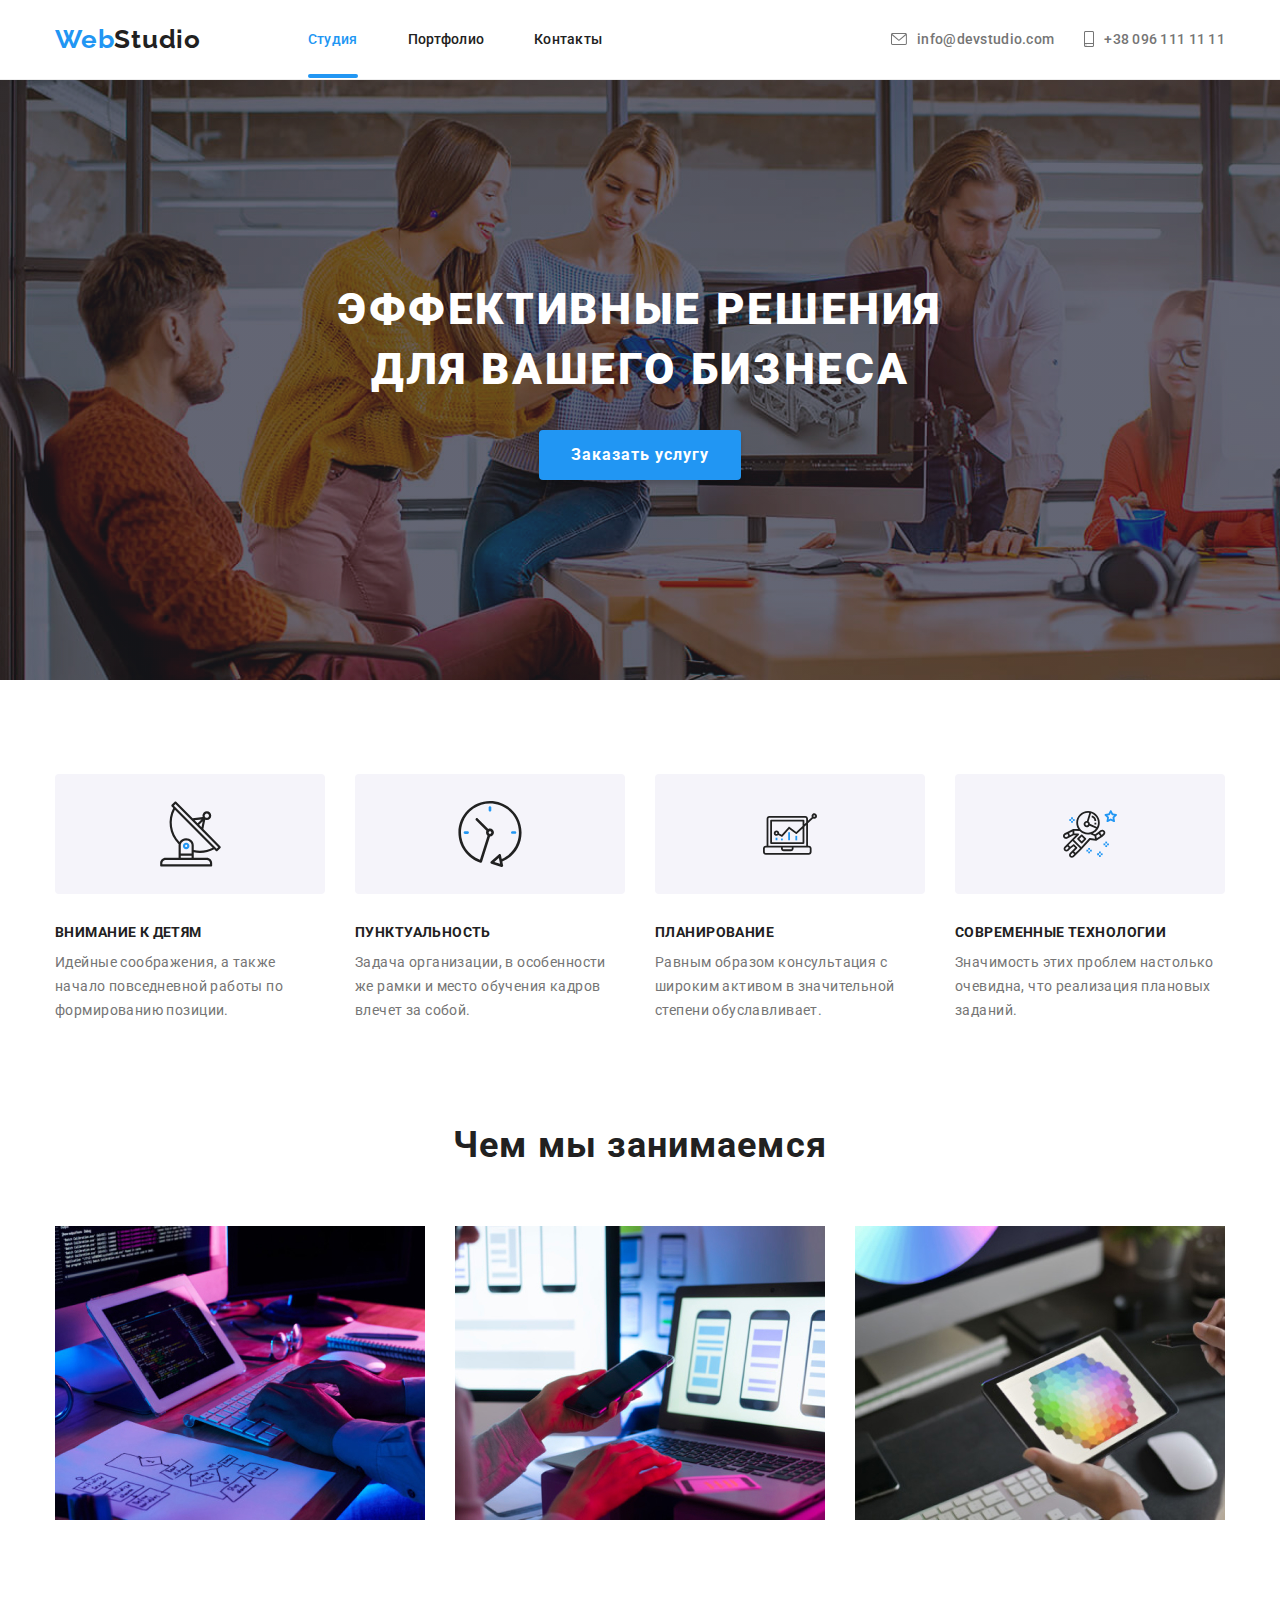
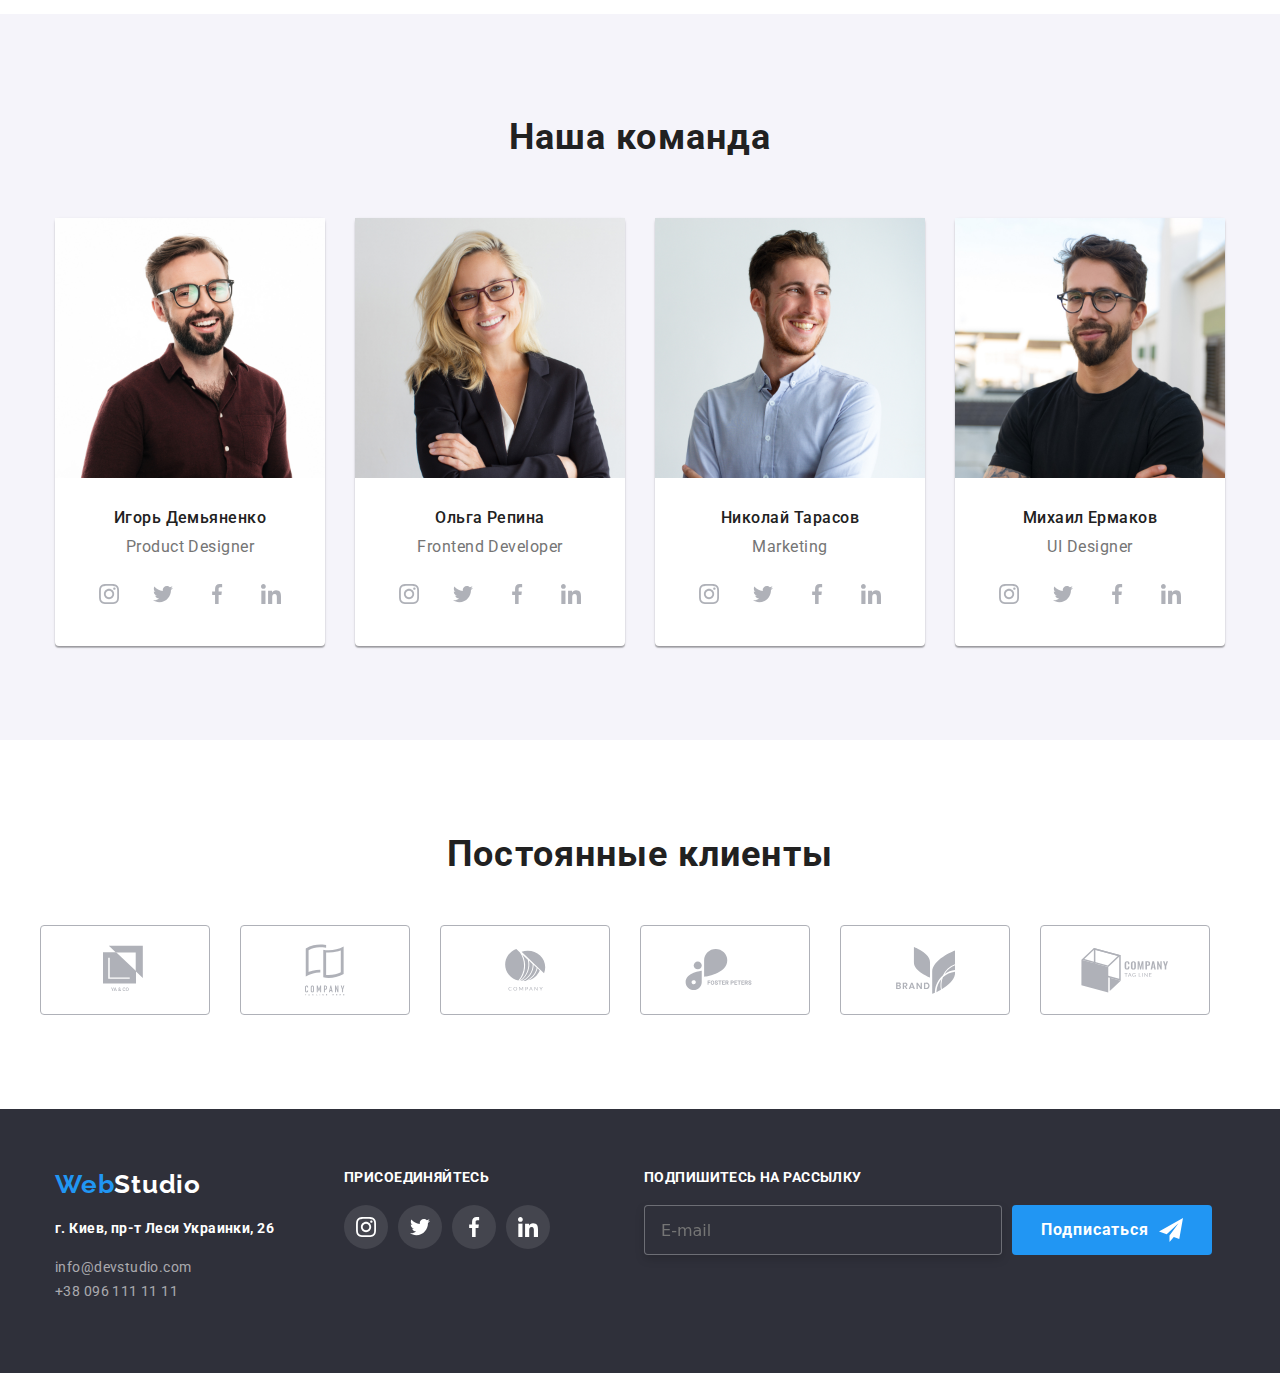
==== index.html @ 5c33da47 "comit" ====
<!DOCTYPE html>
<html lang="ru">
  <!--настройки-->
  <head>
    <meta charset="UTF-8" />
    <meta name="viewport" content="width=device-width, initial-scale=1.0" />
    <title>главная</title>

    <link
    href="https://fonts.googleapis.com/css2?family=Raleway:wght@700&family=Roboto:wght@400;500;700;900&display=swap"
    rel="stylesheet"/>
    <link rel="stylesheet" href="./css/"/>
    <link rel="stylesheet" href="./сss/stule.css"/>

    <link rel="stylesheet" href="./css/modern-normalize.css"/>
    
     

    <link rel="stylesheet" href="./css/style.css"/>
  </head>

  <body>
      <!---Шапка-->
      <header class="header">
        <div class="container">
          <nav class="navigation">
            <a class="logo link" href="index.html"> Web<span class="navigation-logo-color link">Studio</span></a>
  
            <ul class="navigation-list list">
              <li>
                <a class="navigation-list-link  current" href="./index.html">Студия</a>
              </li>
              <li >
                <a class="navigation-list-link  " href="./portfolio.html" >Портфолио</a>
              </li>
              <li >
                <a class="navigation-list-link " href="">Контакты</a>
              </li>
            </ul>
            
           
            <ul class="communication">
              
              <li>
                <a href="mailto:info@devstudio.com" class="main-mail">
                      <svg class="communication-icon" width="16px" height="12px">
                          <use xlink:href="./img/sprite.svg#icon-envelope">
                          </use>
                      </svg>info@devstudio.com</a>
              </li>
             
              <li><a href="tel:+380961111111" class="main-tel">
                      <svg class="communication-icon" width="10" height="16">
                          <use xlink:href="./img/sprite.svg#icon-Vector">
                          </use>
                      </svg>
                      +38 096 111 11 11
                  </a></li>
          </ul>
        </nav>
        </div>
      </header>
      
    <main>
      <!---Основная информация-->
      <!---кнопкая-->
     
      <section class="about">
         <div class="container">
        <h1 class="about-title">ЭФФEКТИВНЫЕ РЕШЕНИЯ <br> ДЛЯ ВАШЕГО БИЗНЕСА</h1>
        <button class="modal-btn" type="button" data-modal-open>Заказать услугу</button>
        <div class="backdrop is-hidden" data-modal>
          <div class="modal">
            <button data-modal-close class="button-modal">              
              <svg class="button-modal-svg">
                <use href="./img/sprite.svg#icon-close"></use>
              </svg>
            </button>
            <p class="modal-text">Оставьте свои данные, мы вам перезвоним</p>

            <form action="#" class="form-information">
              <label  class="form__name">
                Имя
                <span class="modal-form-wraper">
              <input type="text" name="user-name" class="contact-form-input " required> 
              <svg class="contact-form-svg">
                <use href="./img/sprite.svg#icon-piple "></use>
              </svg>
               </span>
            </label>

            <label  class="form__name">
              Телефон
              <span class="modal-form-wraper">
            <input type="tel" name="user-phone" class="contact-form-input " required> 
            <svg class="contact-form-svg">
              <use href="./img/sprite.svg#icon-tel "></use>
            </svg>
          </span>
          </label>

          <label  class="form__name">
           Почта
           <span class="modal-form-wraper"> 
          <input type="email" name="user-email" class="contact-form-input " required> 
          <svg class="contact-form-svg">
            <use href="./img/sprite.svg#icon-konv "></use>
          </svg>
        </span>
        </label>
       <p class="form__name">Комментарий</p>
       <textarea  name="Комментарий" class="contact-form-masseger" placeholder="Введите текст"></textarea>
      <label class="checkbox-label">
        <input type="checkbox" name="policy" class="checkbox">
        <span class="checkbox-icon"></span>
        Соглашаюсь с рассылкой и принимаю <a href="#" class="modal-form-conditions">Условия договора</a>
</label>
              <div class="contact-form-input-wraper">
                <button  type="submit" class="contact-form-btn"> Отправить</button>
              </div>
            </form>
            
          </div>
        </div>
       </div>
      </section>
   
<!---функции-->
  <section class="about-function">
        <div class="container">
          
          <ul class="about-list">
            <li class="about-list-item">
              <div class="icon">
              <svg class="about-icon" width="65px" height="70px">
               <use href="./img/sprite.svg#icon-Vector1"></use>
              </svg>
            </div>
              <h3 class="title">ВНИМАНИЕ К ДЕТЯМ</h3>
              <p class="subtitle-light-theme">
                Идейные соображения, а также начало повседневной работы по
                формированию позиции.
              </p>
            </li>

            <li class="about-list-item">
              <div class="icon">
              <svg class="about-icon" width="66px" height="70px">
                <use href="./img/sprite.svg#icon-Vector2"></use>
               </svg>
              </div>
              <h3 class="title">ПУНКТУАЛЬНОСТЬ</h3>
              <p class="subtitle-light-theme">
                Задача организации, в особенности же рамки и место обучения
                кадров влечет за собой.
              </p>
            </li>

            <li class="about-list-item">
              <div class="icon">
              <svg class="about-icon" width="70px" height="54px">
                <use href="./img/sprite.svg#icon-Vector3"></use>
               </svg>
              </div>
              <h3 class="title">ПЛАНИРОВАНИЕ</h3>
              <p class="subtitle-light-theme">
                Равным образом консультация с широким активом в значительной
                степени обуславливает.
              </p>
            </li>

            <li class="about-list-item">
              <div class="icon">
              <svg class="about-icon" width="54px" height="60px">
                <use href="./img/sprite.svg#icon-Vector4"></use>
               </svg>
              </div>
              <h3 class="title">СОВРЕМЕННЫЕ ТЕХНОЛОГИИ</h3>
              <p class="subtitle-light-theme">
                Значимость этих проблем настолько очевидна, что реализация
                плановых заданий.
              </p>
            </li>
          </ul>
        </div>
      </section>     
  
    <!---чем ми занимаемся-->
    <section class="about-hero">
      <div class="container">
        <div class="hero-left-side">
          <h2 class="title-hero">Чем мы занимаемся</h2>

          <ul class="social-links">
          
            <li class="social-links-item">
              <img
                class="hero-list-img"
                src="./img/job/img1.jpg"
                alt="клавиатура"
                width="370"
              />
            </li>

            <li class="social-links-item">
              <img
                class="hero-list-img"
                src="./img/job/img2.jpg"
                alt="монитор"
                width="370"
              />
            </li>

            <li class="social-links-item">
              <img
                class="hero-list-img"
                src="./img/job/img3.jpg"
                alt="планшет"
                width="370"
              />
            </li>
          </ul>
        </div> 
      </div>
      </section>
   
<!---наша команда-->

      <section class="comand">
        <div class="container">
        <div class="comand-left-side">
          <h2 class="title-hero">Наша команда</h2>

          <ul class="comand-social-links">
  <li class="comand-links-item">
              <img
                class="comand-list-img"
                src="./img/comand/img4.jpg"
                alt="фото"
                width="270"
              />
              <h3 class="comand-title-hero">Игорь Демьяненко</h3>
              <p class="comand-light">Product Designer</p>

              <ul class="ssocial-masters">
                <li class="networks">
                 <a href="" class="social-networks">
                   <svg class="social-networks-svg">
                     <use href="./img/sprite.svg#icon-instagram"></use>
                   </svg>
                 </a>
                </li>

                  <li class="networks">
                   <a href="" class="social-networks">
                     <svg class="social-networks-svg">
                       <use href="./img/sprite.svg#icon-twitter"></use>
                     </svg>
                   </a>
                  </li>

                  
                    <li class="networks">
                     <a href="" class="social-networks">
                       <svg class="social-networks-svg">
                         <use href="./img/sprite.svg#icon-facebook"></use>
                       </svg>
                     </a>
                    </li>

                   
                      <li class="networks">
                       <a href="" class="social-networks">
                         <svg class="social-networks-svg">
                           <use href="./img/sprite.svg#icon-linkedin"></use>
                         </svg>
                       </a>
                      </li>
              </ul>

            <li class="comand-links-item">
              <img
                class="comand-list-img"
                src="./img/comand/img5.jpg"
                alt="фото"
                width="270"
              />
              <h3 class="comand-title-hero">Ольга Репина</h3>
              <p class="comand-light">Frontend Developer</p>

              <ul class="ssocial-masters">
                <li class="networks">
                 <a href="" class="social-networks">
                   <svg class="social-networks-svg">
                     <use href="./img/sprite.svg#icon-instagram"></use>
                   </svg>
                 </a>
                </li>

                  <li class="networks">
                   <a href="" class="social-networks">
                     <svg class="social-networks-svg">
                       <use href="./img/sprite.svg#icon-twitter"></use>
                     </svg>
                   </a>
                  </li>

                  
                    <li class="networks">
                     <a href="" class="social-networks">
                       <svg class="social-networks-svg">
                         <use href="./img/sprite.svg#icon-facebook"></use>
                       </svg>
                     </a>
                    </li>

                   
                      <li class="networks">
                       <a href="" class="social-networks">
                         <svg class="social-networks-svg">
                           <use href="./img/sprite.svg#icon-linkedin"></use>
                         </svg>
                       </a>
                      </li>
              </ul>

            </li>

            <li class="comand-links-item">
              <img
                class="comand-list-img"
                src="./img/comand/img6.jpg"
                alt="фото"
                width="270"
              />
              <h3 class="comand-title-hero">Николай Тарасов</h3>
              <p class="comand-light">Marketing</p>

              <ul class="ssocial-masters">
                <li class="networks">
                 <a href="" class="social-networks">
                   <svg class="social-networks-svg">
                     <use href="./img/sprite.svg#icon-instagram"></use>
                   </svg>
                 </a>
                </li>

                  <li class="networks">
                   <a href="" class="social-networks">
                     <svg class="social-networks-svg">
                       <use href="./img/sprite.svg#icon-twitter"></use>
                     </svg>
                   </a>
                  </li>

                  
                    <li class="networks">
                     <a href="" class="social-networks">
                       <svg class="social-networks-svg">
                         <use href="./img/sprite.svg#icon-facebook"></use>
                       </svg>
                     </a>
                    </li>

                   
                      <li class="networks">
                       <a href="" class="social-networks">
                         <svg class="social-networks-svg">
                           <use href="./img/sprite.svg#icon-linkedin"></use>
                         </svg>
                       </a>
                      </li>
              </ul>

            </li>

            <li class="comand-links-item">
              <img
                class="comand-list-img"
                src="./img/comand/img7.jpg"
                alt="фото"
                width="270"
              />
              <h3 class="comand-title-hero">Михаил Ермаков</h3>
              <p class="comand-light">UI Designer</p>

              <ul class="ssocial-masters">
                <li class="networks">
                 <a href="" class="social-networks">
                   <svg class="social-networks-svg">
                     <use href="./img/sprite.svg#icon-instagram"></use>
                   </svg>
                 </a>
                </li>

                  <li class="networks">
                   <a href="" class="social-networks">
                     <svg class="social-networks-svg">
                       <use href="./img/sprite.svg#icon-twitter"></use>
                     </svg>
                   </a>
                  </li>

                  
                    <li class="networks">
                     <a href="" class="social-networks">
                       <svg class="social-networks-svg">
                         <use href="./img/sprite.svg#icon-facebook"></use>
                       </svg>
                     </a>
                    </li>

                   
                      <li class="networks">
                       <a href="" class="social-networks">
                         <svg class="social-networks-svg">
                           <use href="./img/sprite.svg#icon-linkedin"></use>
                         </svg>
                       </a>
                      </li>
              </ul>

            </li>
            </li>
          </ul>
        </div> 
      </div>
      </section>

      <section class="clients">
        <div class="container">
        <h2 class="clients-title">Постоянные клиенты</h2>

        <ul class="clients-icon">

          <li class="clients-icon-logo">
            <a href="#">
            <svg class="logo-svg" width="44px" height="50px">
            <use href="./img/sprite.svg#icon-logo1"></use>
           </svg>
          </a>
          </li>


          <li class="clients-icon-logo">
            <a href="#">
            <svg class="logo-svg" width="40px" height="52px">
            <use href="./img/sprite.svg#icon-logo2"></use>
           </svg>
          </a>
        </li>
           
        
          <li class="clients-icon-logo">
            <a href="#">
            <svg class="logo-svg" width="41px" height="42px">
            <use href="./img/sprite.svg#icon-logo3"></use>
           </svg>
          </a>
          </li>


           
          <li class="clients-icon-logo">
            <a href="#">
            <svg class="logo-svg" width="80px" height="42px">
            <use href="./img/sprite.svg#icon-logo4"></use>
           </svg>
          </a>
        </li>


           
          <li class="clients-icon-logo">
            <a href="#">
            <svg class="logo-svg" width="59px" height="47px">
            <use href="./img/sprite.svg#icon-logo5"></use>
           </svg>
            </a>
          </li>


           
          <li class="clients-icon-logo">
            <a href="#">
            <svg class="logo-svg" width="88px" height="45px">
            <use href="./img/sprite.svg#icon-logo6"></use>
           </svg>
          </a>
        </li>
        </ul>
        </div>
      </section>

    </main>
<!---подвал-->
<footer>
  <!---логотип-->
  <section class="footer"> 
    <div class="container">
      <div  class="flex">
      <div class="title-adress">
    <a class="logo link" href="index.html"> Web<span class="logo-color link">Studio</span></a>
 
  <!--адрес-->
 
    <address>
      <p class="adress">г. Киев, пр-т Леси Украинки, 26</p>
    <ul class="section-adress">
      <li>
        <a href="" class="section-adress link"> info@devstudio.com</a>
      </li>
      <li><a href="" class="section-adress link"> +38 096 111 11 11</a></li>
    </ul>
  </address>
</div>
  <div class="footer-social">
    <p>ПРИСОЕДИНЯЙТЕСЬ</p>
    <ul class="ssocial-masters">
      <li class="networks">
       <a href="" class="social-networks">
         <svg class="social-networks-svg-footer">
           <use href="./img/sprite.svg#icon-instagram"></use>
         </svg>
       </a>
      </li>

        <li class="networks">
         <a href="" class="social-networks">
           <svg class="social-networks-svg-footer">
             <use href="./img/sprite.svg#icon-twitter"></use>
           </svg>
         </a>
        </li>

        
          <li class="networks">
           <a href="" class="social-networks">
             <svg class="social-networks-svg-footer">
               <use href="./img/sprite.svg#icon-facebook"></use>
             </svg>
           </a>
          </li>

         
            <li class="networks">
             <a href="" class="social-networks">
               <svg class="social-networks-svg-footer">
                 <use href="./img/sprite.svg#icon-linkedin"></use>
               </svg>
             </a>
            </li>
    </ul>
  </div>

  <div class="subscription">
  <form class="subscription-form">
  <p>ПOДПИШИТЕСЬ НА РАССЫЛКУ</p>
  <label >
    <input class="subscription-email" type="email" placeholder="E-mail">
  </label>

  <button type="sumbit" class="subscription-button"> Подписаться
    <svg class="icon-subscription-button"  width="24" height="24">
      <use xlink:href="./img/sprite.svg#icon-icon-send "></use>
    </svg>
  </button>
  </form>
  </div>
   </div>

</div>
  </section>

</footer>
    <script src="./js/modal.js"></script>
  </body>
</html>
---- сss/stule.css ----
* {
    margin: 0;
    padding: 0;
    }
    .container{
width: 1200px;
padding: 0 15px;
margin: 0 auto;
}
        
/* header */

.header{
background-color:  #FFFFFF;
border-bottom: 1px solid #EEEEEE;
position: fixed;
width: 100%;
left: 0;
right: 0;
top: 0;
height: 80px;
display: flex;
align-items: center;
}
.navigation-list-link{
position: relative;
font-family: Roboto;
font-style: normal;
font-weight: 500;
font-size: 14px;
line-height: 1.142;
letter-spacing: 0.02em;
color: #212121;
transition: 0.3s;
padding: 31px 0;
}
/* Display flax */
.navigation{
display:flex;
justify-content: space-between;
align-items: center ;
padding-top: 24px;
padding-bottom: 25px; 
}

.navigation-list{
display: flex;
margin-right: 275px;   
}

.navigation-list li:nth-child(2){
margin-left: 50px;
margin-right: 50px;
padding: 0;
}

.navigation-list-link :hover,
.navigation-list-link :focus{
color: #2196F3;
}
.navigation-list-link:hover::after,
.navigation-list-link:focus::after{
color: #2196F3;
 
}
.navigation-list-link::after {
content: "";
position: absolute;
bottom: 0;
left: 0;
width: 100%;
height: 4px;
background-color: #2196F3;
transition: width, cubic-bezier(0.4, 0, 0.2, 1) 0.25s;
opacity: 0;
}
.navigation-logo-color {
color: #212121;
}

.current::after {
content: "";
position: absolute;
bottom: 0px;
left: 0;
width: 100%;
height: 4px;
opacity: 1;
background-color: #2196F3;
border-radius: 2px;
}

.current {
color: #2196F3;
}

.logo{
font-family: Raleway;
font-style: normal;
font-weight: bold;
font-size: 26px;
line-height: 1.192;
letter-spacing: 0.03em;
color: #2196F3;
margin-right: 93px;
}

/* ховер тел почта иконки */
.communication{
display: flex;
align-items: center;
justify-content: space-between;
}
.main-mail, .main-tel {
text-decoration: none;
color: #757575;
transition: 0.3s;
font-family:  Roboto;
font-size: 14px;
line-height: 16px;
letter-spacing: 0.02em;
display: flex;
align-items: center;
font-weight: 500;
}
.communication .communication-icon{
margin-right: 10px;
fill: #757575;
transition: 0.3s;
}
.communication li:nth-child(2){
    padding-left: 30px;
}

ul.communication li:hover a {
    color:#2196F3;
}
ul.communication li:hover a .communication-icon {
    fill: #2196F3;
}

ul.communication li a:focus  {
    color:#2196F3;
}
ul.communication li a:focus  .communication-icon {
    fill: #2196F3;
}


/* основная часть главная */
/* <!---кнопкая--> */ 
.about {
margin-top: 80px;
height: 600px;
background-image: linear-gradient( rgba(47, 48, 58, 0.4), rgba(47, 48, 58, 0.4)), url(../img/mein/fon.jpg);
}
.container-about{
width: 1200px;
height: 600px;
padding: 0 15px;
margin: 0 auto;
}
.about-title{
font-family: Roboto;
font-style: normal;
font-weight: 900;
font-size: 44px;
line-height: 1.363;
letter-spacing: 0.06em;
text-transform: uppercase;
color: #FFFFFF;
padding-top: 200px;
text-align: center;
padding-bottom: 30px;
}
.modal-btn{
font-family: Roboto;
font-style: normal;
font-weight: bold;
font-size: 16px;
line-height: 30px; 
display: flex;
align-items: center;
text-align: center;
letter-spacing: 0.06em;
color: #FFFFFF;
background-color:  #2196F3;
box-shadow: 0px 4px 4px rgba(0, 0, 0, 0.15);
border-radius: 4px;
margin: 0 auto;
padding: 10px 32px;
margin-bottom: 200px;
border:none;
}
/* modal */

.backdrop{
position: fixed;
display: flex;
justify-content: center;
align-items: center;
width: 100%;
height: 100%;
left: 0px;
top: 0px;
background-color: rgba(0, 0, 0, 0.2);
}
    
.backdrop.is-hidden{
visibility: hidden;
appearance: none;
}
.modal{
position: fixed;
margin: 0 auto;
width: 528px;
height: 581px;
background: #FFFFFF;
box-shadow: 0px 1px 3px rgba(0, 0, 0, 0.12), 0px 1px 1px rgba(0, 0, 0, 0.14), 0px 2px 1px rgba(0, 0, 0, 0.2);
border-radius: 4px;
padding: 40px;
}
.modal.is-hidden{
display: 0;
pointer-events: none;
}
.button-modal{
width: 30px;
height: 30px;
background: #FFFFFF;
border: 1px solid rgba(0, 0, 0, 0.1);
box-sizing: border-box;
position: absolute;
right: 8px;
top: 8px;
border-radius: 100%;   
}
    
.button-modal-svg{
height: 11px;
width: 11px;
fill: #AFB1B8;
}
.button-modal-svg:hover{
fill: #2196F3;
}
.button-modal-svg:focus{
 fill: #2196F3;
}

.button-modal-button-modal-svg
{
transition:  #2196F3 250ms cubic-bezier(0.4, 0, 0.2, 1);
}
.button-modal:hover .button-modal-svg,
.button-modal:focus .button-modal-svg{
    fill: #2196F3; 
}

.modal-text{
font-family: Roboto;
font-style: normal;
font-weight: bold;
font-size: 20px;
line-height: 23px;
text-align: center;
letter-spacing: 0.03em;
color: #212121;
margin: 2px;
}
.form__name{
font-family: Roboto;
font-style: normal;
font-weight: normal;
font-size: 12px;
letter-spacing: 0.01em;
color: #757575;
}
.modal-form-wraper{ 
display: block;
position: relative;
}
.contact-form-input{
display: block;
width: 448px;
height: 40px;
background: #FFFFFF;
border-radius: 4px;
box-sizing: border-box;
margin-bottom: 10px;
margin-top: 4px;
padding: 0 32px;
border: 1px solid rgba(33, 33, 33, 0.2);
outline: none;
font-family: Roboto;
font-style: normal;
font-weight: normal;
font-size: 12px;
line-height:1.666px;
letter-spacing: 0.01em;
}
.contact-form-input:hover ~ .contact-form-svg,
.contact-form-input:focus ~ .contact-form-svg{
fill: #2196F3;
   
}
.contact-form-input:hover,
.contact-form-input:focus{
border: 1px solid #2196F3;   
}

.contact-form-svg{
position: absolute;
fill: #212121;
width: 12px;
height: 12px;
left: 12px;
top: 50%;
transform: translateY(-50%);
}
.contact-form-masseger{
width: 448px;
height: 120px;
left: 576px;
top: 518px;
border: 1px solid rgba(33, 33, 33, 0.2);
box-sizing: border-box;
border-radius: 4px;
padding: 12px 16px;
resize: none;
margin: 4px 0px 20px;
outline: none;
} 
.contact-form-masseger:hover,
.contact-form-masseger:focus{
border-color:#188CE8;
}
.checkbox-label {
display: flex;
align-items: center;
padding-left: 12px;
padding-right: 11px;
font-size: 14px;
line-height: 1.71;
letter-spacing: 0.03em;
}
.modal-form-conditions{
color: #2196F3;
text-decoration: underline;
padding-left: 5px;
}
.check-icon{
display: inline-block;
 border: 2px solid black;
border-radius: 4px;
width: 16px;
height: 15px;
transition: fill 250ms var(--cubic), border 250ms var(--cubic), background-color 250ms var(--cubic), 
}
.check-icon use{
display: none;
}
.check-icon :hover{
 border: none;
}
.check-icon :hover use{
display: block;
}
 .checkbox {
position: absolute;
width: 1px;
height: 1px;
margin: -1px;
border: 0;
padding: 0;
clip: rect(0 0 0 0);
overflow: hidden;
}
.checkbox-icon {
display: inline-block;
border: 2px solid black;
border-radius: 4px;
width: 16px;
height: 15px;
margin-right: 8px;
}
.contact-form-btn{
background: #188CE8;
box-shadow: 0px 4px 4px rgba(0, 0, 0, 0.15);
border-radius: 4px;
font-family: Roboto;
font-style: normal;
font-weight: bold;
font-size: 16px;
line-height: 1.875; 
display: flex;
align-items: center;
text-align: center;
letter-spacing: 0.06em;
color: #FFFFFF;
padding: 10px 55px;
margin: 0 auto;
margin-top: 30px;
}
.contact-form-btn:hover,
.contact-form-btn:focus{
background: #188CE8;
border-color: rgba(0, 0, 0, 0.12);
}
/* <!---функции--> */
.about-function{
background-color: #FFFFFF;
padding-top: 94px;
}
.about-list{
display: flex;
/* flex-wrap: wrap; */
margin-left: -30px;
margin-top: -30px; 
}
.about-list-item{
justify-content:space-between;
flex-basis: calc(100% / 4 -30px);
margin-left: 30px;
margin-top: 30px;
}

.icon {
width: 270px;
height: 120px;
background: #F5F4FA;
margin-bottom: 30px;
display: flex;
justify-content: center;
align-items: center;
border-radius: 4px;
text-align: center;
padding: 25px 100px;
}

.title{
font-family: Roboto;
font-style: normal;
font-weight: bold;
font-size: 14px;
line-height: 1.142;
letter-spacing: 0.03em;
text-transform: uppercase;
color: #212121;
padding-bottom: 10px;
}

 .subtitle-light-theme{
font-family: Roboto;
font-style: normal;
font-weight: normal;
font-size: 14px;
line-height: 24px;
letter-spacing: 0.03em;
color: #757575;
}


/* <!---чем ми занимаемся--> */

.about-hero{
background-color: #FFFFFF;
padding: 94px 0px 94px;
}

.title-hero{
font-family: Roboto;
font-style: normal;
font-weight: bold;
font-size: 36px;
line-height: 1.666;
text-align: center;
letter-spacing: 0.03em;
color: #212121;
padding-bottom: 50px;
}

.social-links{
display: flex;
flex-wrap: wrap;
margin-left: -30px;  
}
.social-links-item{
justify-content:space-between;
flex-basis: calc(100% / 4 -30px);
margin-left: 30px;
}

    /* <!---наша команда--> */
.comand{
background-color: #F5F4FA;
padding: 94px 0px 94px;
}
.comand-social-links{
display: flex;
flex-wrap: wrap;
margin-left: -30px;
}
.comand-links-item{
background: #FFFFFF;
justify-content:space-between;
flex-basis: calc(100% / 4 -30px);
margin-left: 30px;
box-shadow: 0px 1px 3px rgba(0, 0, 0, 0.12), 0px 1px 1px rgba(0, 0, 0, 0.14), 0px 2px 1px rgba(0, 0, 0, 0.2);
border-radius: 4px;
}
.comand-title-hero{
font-family: Roboto;
font-style: normal;
font-weight: 500;
font-size: 16px;
line-height: 1.187;
letter-spacing: 0.03em;
color: #212121;
text-align:center;
padding-bottom: 10px;
padding-top: 30px;
}
.comand-light{
font-family: Roboto;
font-style: normal;
font-weight: normal;
font-size: 16px;
line-height: 1.187;
letter-spacing: 0.03em;
color: #757575;
text-align: center;
padding-bottom: 16px;
}
.ssocial-masters{
display: flex;
justify-content: center;
padding-bottom: 30px; 
}    

.social-networks-svg{
height: 20px;
width: 20px;
fill: #AFB1B8;
}
.social-networks{
width: 44px;
height: 44px;
background-color: rgba(255, 255, 255, 0.1);
border-radius: 50%;
display: flex;
justify-content: center;
align-items: center;
 }
.social-networks:hover,
.social-networks:focus{
background-color: #2196F3;
}   
.social-networks:hover .social-networks-svg{
fill: #FFFFFF;
}
.social-networks:focus .social-networks-svg{
fill: #FFFFFF;
}
.networks:not(:first-child){
 margin-left: 10px;
}
        /* Постоянные клиенты */
.clients{
 background-color: #ffffff;
 padding: 94px 0px 94px;
 }
.clients-title{
font-family: Roboto;
font-style: normal;
font-weight: bold;
font-size: 36px;
text-align: center;
letter-spacing: 0.03em;
color:#212121;
padding-bottom: 50px;
}       
.clients-icon{
display: flex;
flex-wrap: wrap;
margin-left: -30px;
margin-top: -30px; 
justify-content: center;
}
.clients-icon-logo{
display: flex;
justify-content:space-between;
flex-basis: calc (100% / 6-30px);
margin-left: 30px;
margin-top: 30px;
width: 170px;
}
.clients-icon-logo a {
width: 100%;
height: 100%;
display: flex;
align-items: center;
justify-content: center;
border: 1px solid #AFB1B8;
border-radius: 4px;
box-sizing: border-box;
outline: none;
}
.clients-icon li{
width: 170px;
height: 90px;
background: #FFFFFF;
margin-bottom: 30px;
display: flex;
justify-content: center;
align-items: center;      
margin: 30px 15px 0px;
fill: #AFB1B8;
}
.logo-svg{
fill: #AFB1B8 ;
}
.icon-svg:hover .logo-svg
{
fill:  #2196F3;
}
/* ХОВЕР ПОСТОЯННЫЕ КЛИЕНТЫ */
.clients-icon-logo a:hover  {
border-color: #2196F3;
}
ul.clients-icon li:hover a .logo-svg{
fill: #2196F3;
}
/* фокус ПОСТОЯННЫЕ КЛИЕНТЫ */
 ul.clients-icon li a:focus  .logo-svg{
fill: #2196F3;
 }
 .clients-icon-logo a:focus  {
border-color: #2196F3;
 }
 
/* <!---подвал--><footer> */
.footer{
background-color:  #2F303A;
padding-top: 60px;
padding-bottom: 60px;
}
.flex{
display: flex;
}
.title-adress{
margin-right: 50px;
display: inline-block}
.logo-color{
color:  #FFFFFF;
}
.adress{
font-family: Roboto;
font-style: normal;
font-weight: normal;
font-size: 14px;
line-height: 1,714;
letter-spacing: 0.03em;
color: #FFFFFF;
padding-top: 20px;
padding-bottom: 9px;
}
.section-adress {
font-family: Roboto;
font-style: normal;
font-weight: normal;
font-size: 14px;
line-height: 1.714;
letter-spacing: 0.03em;
color: rgba(255, 255, 255, 0.6);
padding-bottom: 9px;  
}
.footer p{
font-family: Roboto;
font-style: normal;
font-weight: bold;
font-size: 14px;
line-height: 16px;
letter-spacing: 0.03em;
color: #FFFFFF;
padding-bottom: 20px;
}
.footer-social{
margin-bottom: 20px;
width: 206px;
margin-right: 94px;
}    
.social-networks-svg-footer{
fill: #ffffff;
height: 20px;
width: 20px;
} 
.social-networks:hover
.social-networks-svg-footer{
fill: #FFFFFF;
}
.section-adress:hover,
.section-adress:focus{
color: #2196F3;
}
/* Подпишитесь на рассылку */
.subscription-form{
width: 670px;
}
.subscription-email{ 
width: 358px;
height: 50px;
left: 815px;
top: 2785px;
border: 1px solid rgba(255, 255, 255, 0.3);
box-sizing: border-box;
filter: drop-shadow(0px 4px 4px rgba(0, 0, 0, 0.15));
border-radius: 4px;
background: #2F303A;
}
.icon-subscription-button{
margin-left: 10px;
}  
.subscription-form input {
width: 358px;
height: 50px;
box-sizing: border-box;
padding-left: 16px;
font-size: 16px;
border-radius: 4px;
margin-right: 12px;
}
.subscription-button{
font-family: Roboto;
font-style: normal;
font-weight: bold;
font-size: 16px;
background-color: #2196F3;
color: #FFFFFF;
letter-spacing: 0.06em;
border: none;
border-radius: 4px;
width: 200px;
height: 50px;
display: flex;
align-items: center;
justify-content: center;
box-sizing: border-box;
margin-top: -50px;
margin-right: 0;
margin-bottom: 0px;
margin-left: 368px;
}
.social-networks:hover
.social-networks-svg-footer{
fill: #FFFFFF;
}
        

/* MAIN PORTFOLIO */

.box{
padding-top: 80px;
}
.about-box{
background-attachment: #E5E5E5;
}
.about-box-list  {
display: flex;
justify-self: center;
justify-content: center;   
margin-bottom: 50px; 
padding-top: 94px;
}
.about-box-list-item{
 margin-right: 8px;
}

.box-modal-btn:hover,
.box-modal-btn:focus{
color: #ffffff;
background-color: #2196F3;
}
.box-modal-btn{
font-family: Roboto;
font-style: normal;
font-weight: 500;
font-size: 16px;
line-height: 1.625;
text-align: center;
letter-spacing: 0.03em;
color: #212121;
border-radius: 4px;
padding: 6px 22px;
border:none;
}
.border-box{
padding-bottom: 98px;
}
.border-social-links{
margin: 0;
padding: 0;
display: flex;
flex-wrap: wrap;
list-style: none;
margin-left: -30px;
margin-top: -30px;
}
.border-links-item{
flex-basis: calc(100% / 3 - 30px);
margin-left: 30px;
margin-top: 30px;   
}
.border-links-item:hover,
.border-links-item:focus{
box-shadow: 0px 1px 1px rgba(0, 0, 0, 0.12), 0px 4px 4px rgba(0, 0, 0, 0.06), 1px 4px 6px rgba(0, 0, 0, 0.16);
}
.border-title-hero{
font-family: Roboto;
font-style: normal;
font-weight: bold;
font-size: 18px;
line-height: 36px;
letter-spacing: 0.06em;
color: #212121;
margin-bottom: 4px;
}
.border-light{
font-family: Roboto;
font-style: normal;
font-weight: normal;
font-size: 16px;
line-height: 30px;
letter-spacing: 0.03em;
color: #757575;
}

.border{
padding: 20px 24px;
border: 1px solid #EEEEEE;
}
.function-link{
width: 370px;
height: 404px;
left: 215px;
top: 262px;
text-decoration: none;
pointer-events: none;
display: block;
}
.function{
overflow: hidden;
position: relative;
}
.function-text{
position: absolute;
top: 0;
bottom: 0;
padding: 63px 24px;
color: #fff;
background-color: rgba(33, 150, 243, 0.9);
transform: translateY(100%);
transition: 0.3s;
}
.border-links-item:hover .function-text {
 transform: translateY(0%);   
}
.comentar{
font-family: Roboto;
font-style: normal;
font-weight: normal;
font-size: 18px;
line-height: 1.555;
letter-spacing: 0.03em;
color: #FFFFFF;
}

.comentar:hover {
line-height: calc(28 / 18);
}




  













/* ВОПРОС */



/* .justify-content{
    padding-left: 8px;
} */

/* .modal-form-policy{
background: #212121;
border-radius: 4px;
} */

/* .main{
    margin-top: 80px;
    display: block;
} */
 /* .title{
    justify-content: space-evenly;
    }
    */
---- css/style.css ----
* {
    margin: 0;
    padding: 0;
    }
    .container{
width: 1200px;
padding: 0 15px;
margin: 0 auto;
}
        
/* header */

.header{
background-color:  #FFFFFF;
border-bottom: 1px solid #EEEEEE;
position: fixed;
width: 100%;
left: 0;
right: 0;
top: 0;
height: 80px;
display: flex;
align-items: center;
}
.navigation-list-link{
position: relative;
font-family: Roboto;
font-style: normal;
font-weight: 500;
font-size: 14px;
line-height: 1.142;
letter-spacing: 0.02em;
color: #212121;
transition: 0.3s;
padding: 31px 0;
}
/* Display flax */
.navigation{
display:flex;
justify-content: space-between;
align-items: center ;
padding-top: 24px;
padding-bottom: 25px; 
}

.navigation-list{
display: flex;
margin-right: 275px;   
}

.navigation-list li:nth-child(2){
margin-left: 50px;
margin-right: 50px;
padding: 0;
}

.navigation-list-link :hover,
.navigation-list-link :focus{
color: #2196F3;
}
.navigation-list-link:hover::after,
.navigation-list-link:focus::after{
color: #2196F3;
 
}
.navigation-list-link::after {
content: "";
position: absolute;
bottom: 0;
left: 0;
width: 100%;
height: 4px;
background-color: #2196F3;
transition: width, cubic-bezier(0.4, 0, 0.2, 1) 0.25s;
opacity: 0;
}
.navigation-logo-color {
color: #212121;
}

.current::after {
content: "";
position: absolute;
bottom: 0px;
left: 0;
width: 100%;
height: 4px;
opacity: 1;
background-color: #2196F3;
border-radius: 2px;
}

.current {
color: #2196F3;
}

.logo{
font-family: Raleway;
font-style: normal;
font-weight: bold;
font-size: 26px;
line-height: 1.192;
letter-spacing: 0.03em;
color: #2196F3;
margin-right: 93px;
}

/* ховер тел почта иконки */
.communication{
display: flex;
align-items: center;
justify-content: space-between;
}
.main-mail, .main-tel {
text-decoration: none;
color: #757575;
transition: 0.3s;
font-family:  Roboto;
font-size: 14px;
line-height: 16px;
letter-spacing: 0.02em;
display: flex;
align-items: center;
font-weight: 500;
}
.communication .communication-icon{
margin-right: 10px;
fill: #757575;
transition: 0.3s;
}
.communication li:nth-child(2){
    padding-left: 30px;
}

ul.communication li:hover a {
    color:#2196F3;
}
ul.communication li:hover a .communication-icon {
    fill: #2196F3;
}

ul.communication li a:focus  {
    color:#2196F3;
}
ul.communication li a:focus  .communication-icon {
    fill: #2196F3;
}


/* основная часть главная */
/* <!---кнопкая--> */ 
.about {
margin-top: 80px;
height: 600px;
background-image: linear-gradient( rgba(47, 48, 58, 0.4), rgba(47, 48, 58, 0.4)), url(../img/mein/fon.jpg);
}
.container-about{
width: 1200px;
height: 600px;
padding: 0 15px;
margin: 0 auto;
}
.about-title{
font-family: Roboto;
font-style: normal;
font-weight: 900;
font-size: 44px;
line-height: 1.363;
letter-spacing: 0.06em;
text-transform: uppercase;
color: #FFFFFF;
padding-top: 200px;
text-align: center;
padding-bottom: 30px;
}
.modal-btn{
font-family: Roboto;
font-style: normal;
font-weight: bold;
font-size: 16px;
line-height: 30px; 
display: flex;
align-items: center;
text-align: center;
letter-spacing: 0.06em;
color: #FFFFFF;
background-color:  #2196F3;
box-shadow: 0px 4px 4px rgba(0, 0, 0, 0.15);
border-radius: 4px;
margin: 0 auto;
padding: 10px 32px;
margin-bottom: 200px;
border:none;
}
/* modal */

.backdrop{
position: fixed;
display: flex;
justify-content: center;
align-items: center;
width: 100%;
height: 100%;
left: 0px;
top: 0px;
background-color: rgba(0, 0, 0, 0.2);
}
    
.backdrop.is-hidden{
visibility: hidden;
appearance: none;
}
.modal{
position: fixed;
margin: 0 auto;
width: 528px;
height: 581px;
background: #FFFFFF;
box-shadow: 0px 1px 3px rgba(0, 0, 0, 0.12), 0px 1px 1px rgba(0, 0, 0, 0.14), 0px 2px 1px rgba(0, 0, 0, 0.2);
border-radius: 4px;
padding: 40px;
}
.modal.is-hidden{
display: 0;
pointer-events: none;
}
.button-modal{
width: 30px;
height: 30px;
background: #FFFFFF;
border: 1px solid rgba(0, 0, 0, 0.1);
box-sizing: border-box;
position: absolute;
right: 8px;
top: 8px;
border-radius: 100%;   
}
    
.button-modal-svg{
height: 11px;
width: 11px;
fill: #AFB1B8;
}
.button-modal-svg:hover{
fill: #2196F3;
}
.button-modal-svg:focus{
 fill: #2196F3;
}

.button-modal-button-modal-svg
{
transition:  #2196F3 250ms cubic-bezier(0.4, 0, 0.2, 1);
}
.button-modal:hover .button-modal-svg,
.button-modal:focus .button-modal-svg{
    fill: #2196F3; 
}

.modal-text{
font-family: Roboto;
font-style: normal;
font-weight: bold;
font-size: 20px;
line-height: 23px;
text-align: center;
letter-spacing: 0.03em;
color: #212121;
margin: 2px;
}
.form__name{
font-family: Roboto;
font-style: normal;
font-weight: normal;
font-size: 12px;
letter-spacing: 0.01em;
color: #757575;
}
.modal-form-wraper{ 
display: block;
position: relative;
}
.contact-form-input{
display: block;
width: 448px;
height: 40px;
background: #FFFFFF;
border-radius: 4px;
box-sizing: border-box;
margin-bottom: 10px;
margin-top: 4px;
padding: 0 32px;
border: 1px solid rgba(33, 33, 33, 0.2);
outline: none;
font-family: Roboto;
font-style: normal;
font-weight: normal;
font-size: 12px;
line-height:1.666px;
letter-spacing: 0.01em;
}
.contact-form-input:hover ~ .contact-form-svg,
.contact-form-input:focus ~ .contact-form-svg{
fill: #2196F3;
   
}
.contact-form-input:hover,
.contact-form-input:focus{
border: 1px solid #2196F3;   
}

.contact-form-svg{
position: absolute;
fill: #212121;
width: 12px;
height: 12px;
left: 12px;
top: 50%;
transform: translateY(-50%);
}
.contact-form-masseger{
width: 448px;
height: 120px;
left: 576px;
top: 518px;
border: 1px solid rgba(33, 33, 33, 0.2);
box-sizing: border-box;
border-radius: 4px;
padding: 12px 16px;
resize: none;
margin: 4px 0px 20px;
outline: none;
} 
.contact-form-masseger:hover,
.contact-form-masseger:focus{
border-color:#188CE8;
}
.checkbox-label {
display: flex;
align-items: center;
padding-left: 12px;
padding-right: 11px;
font-size: 14px;
line-height: 1.71;
letter-spacing: 0.03em;
}
.modal-form-conditions{
color: #2196F3;
text-decoration: underline;
padding-left: 5px;
}
.check-icon{
display: inline-block;
 border: 2px solid black;
border-radius: 4px;
width: 16px;
height: 15px;
transition: fill 250ms var(--cubic), border 250ms var(--cubic), background-color 250ms var(--cubic), 
}
.check-icon use{
display: none;
}
.check-icon :hover{
 border: none;
}
.check-icon :hover use{
display: block;
}
 .checkbox {
position: absolute;
width: 1px;
height: 1px;
margin: -1px;
border: 0;
padding: 0;
clip: rect(0 0 0 0);
overflow: hidden;
}
.checkbox-icon {
display: inline-block;
border: 2px solid black;
border-radius: 4px;
width: 16px;
height: 15px;
margin-right: 8px;
}
.contact-form-btn{
background: #188CE8;
box-shadow: 0px 4px 4px rgba(0, 0, 0, 0.15);
border-radius: 4px;
font-family: Roboto;
font-style: normal;
font-weight: bold;
font-size: 16px;
line-height: 1.875; 
display: flex;
align-items: center;
text-align: center;
letter-spacing: 0.06em;
color: #FFFFFF;
padding: 10px 55px;
margin: 0 auto;
margin-top: 30px;
}
.contact-form-btn:hover,
.contact-form-btn:focus{
background: #188CE8;
border-color: rgba(0, 0, 0, 0.12);
}
/* <!---функции--> */
.about-function{
background-color: #FFFFFF;
padding-top: 94px;
}
.about-list{
display: flex;
/* flex-wrap: wrap; */
margin-left: -30px;
margin-top: -30px; 
}
.about-list-item{
justify-content:space-between;
flex-basis: calc(100% / 4 -30px);
margin-left: 30px;
margin-top: 30px;
}

.icon {
width: 270px;
height: 120px;
background: #F5F4FA;
margin-bottom: 30px;
display: flex;
justify-content: center;
align-items: center;
border-radius: 4px;
text-align: center;
padding: 25px 100px;
}

.title{
font-family: Roboto;
font-style: normal;
font-weight: bold;
font-size: 14px;
line-height: 1.142;
letter-spacing: 0.03em;
text-transform: uppercase;
color: #212121;
padding-bottom: 10px;
}

 .subtitle-light-theme{
font-family: Roboto;
font-style: normal;
font-weight: normal;
font-size: 14px;
line-height: 24px;
letter-spacing: 0.03em;
color: #757575;
}


/* <!---чем ми занимаемся--> */

.about-hero{
background-color: #FFFFFF;
padding: 94px 0px 94px;
}

.title-hero{
font-family: Roboto;
font-style: normal;
font-weight: bold;
font-size: 36px;
line-height: 1.666;
text-align: center;
letter-spacing: 0.03em;
color: #212121;
padding-bottom: 50px;
}

.social-links{
display: flex;
flex-wrap: wrap;
margin-left: -30px;  
}
.social-links-item{
justify-content:space-between;
flex-basis: calc(100% / 4 -30px);
margin-left: 30px;
}

    /* <!---наша команда--> */
.comand{
background-color: #F5F4FA;
padding: 94px 0px 94px;
}
.comand-social-links{
display: flex;
flex-wrap: wrap;
margin-left: -30px;
}
.comand-links-item{
background: #FFFFFF;
justify-content:space-between;
flex-basis: calc(100% / 4 -30px);
margin-left: 30px;
box-shadow: 0px 1px 3px rgba(0, 0, 0, 0.12), 0px 1px 1px rgba(0, 0, 0, 0.14), 0px 2px 1px rgba(0, 0, 0, 0.2);
border-radius: 4px;
}
.comand-title-hero{
font-family: Roboto;
font-style: normal;
font-weight: 500;
font-size: 16px;
line-height: 1.187;
letter-spacing: 0.03em;
color: #212121;
text-align:center;
padding-bottom: 10px;
padding-top: 30px;
}
.comand-light{
font-family: Roboto;
font-style: normal;
font-weight: normal;
font-size: 16px;
line-height: 1.187;
letter-spacing: 0.03em;
color: #757575;
text-align: center;
padding-bottom: 16px;
}
.ssocial-masters{
display: flex;
justify-content: center;
padding-bottom: 30px; 
}    

.social-networks-svg{
height: 20px;
width: 20px;
fill: #AFB1B8;
}
.social-networks{
width: 44px;
height: 44px;
background-color: rgba(255, 255, 255, 0.1);
border-radius: 50%;
display: flex;
justify-content: center;
align-items: center;
 }
.social-networks:hover,
.social-networks:focus{
background-color: #2196F3;
}   
.social-networks:hover .social-networks-svg{
fill: #FFFFFF;
}
.social-networks:focus .social-networks-svg{
fill: #FFFFFF;
}
.networks:not(:first-child){
 margin-left: 10px;
}
        /* Постоянные клиенты */
.clients{
 background-color: #ffffff;
 padding: 94px 0px 94px;
 }
.clients-title{
font-family: Roboto;
font-style: normal;
font-weight: bold;
font-size: 36px;
text-align: center;
letter-spacing: 0.03em;
color:#212121;
padding-bottom: 50px;
}       
.clients-icon{
display: flex;
flex-wrap: wrap;
margin-left: -30px;
margin-top: -30px; 
justify-content: center;
}
.clients-icon-logo{
display: flex;
justify-content:space-between;
flex-basis: calc (100% / 6-30);
margin-left: 30px;
margin-top: 30px;
width: 170px;
}
.clients-icon-logo a {
width: 100%;
height: 100%;
display: flex;
align-items: center;
justify-content: center;
border: 1px solid #AFB1B8;
border-radius: 4px;
box-sizing: border-box;
outline: none;
}
.clients-icon li{
width: 170px;
height: 90px;
background: #FFFFFF;
margin-bottom: 30px;
display: flex;
justify-content: center;
align-items: center;      
margin: 30px 15px 0px;
fill: #AFB1B8;
}
.logo-svg{
fill: #AFB1B8 ;
}
.icon-svg:hover .logo-svg
{
fill:  #2196F3;
}
/* ХОВЕР ПОСТОЯННЫЕ КЛИЕНТЫ */
.clients-icon-logo a:hover  {
border-color: #2196F3;
}
ul.clients-icon li:hover a .logo-svg{
fill: #2196F3;
}
/* фокус ПОСТОЯННЫЕ КЛИЕНТЫ */
 ul.clients-icon li a:focus  .logo-svg{
fill: #2196F3;
 }
 .clients-icon-logo a:focus  {
border-color: #2196F3;
 }
 
/* <!---подвал--><footer> */
.footer{
background-color:  #2F303A;
padding-top: 60px;
padding-bottom: 60px;
}
.flex{
display: flex;
}
.title-adress{
margin-right: 50px;
display: inline-block}
.logo-color{
color:  #FFFFFF;
}
.adress{
font-family: Roboto;
font-style: normal;
font-weight: normal;
font-size: 14px;
line-height: 1,714;
letter-spacing: 0.03em;
color: #FFFFFF;
padding-top: 20px;
padding-bottom: 9px;
}
.section-adress {
font-family: Roboto;
font-style: normal;
font-weight: normal;
font-size: 14px;
line-height: 1.714;
letter-spacing: 0.03em;
color: rgba(255, 255, 255, 0.6);
padding-bottom: 9px;  
}
.footer p{
font-family: Roboto;
font-style: normal;
font-weight: bold;
font-size: 14px;
line-height: 16px;
letter-spacing: 0.03em;
color: #FFFFFF;
padding-bottom: 20px;
}
.footer-social{
margin-bottom: 20px;
width: 206px;
margin-right: 94px;
}    
.social-networks-svg-footer{
fill: #ffffff;
height: 20px;
width: 20px;
} 
.social-networks:hover
.social-networks-svg-footer{
fill: #FFFFFF;
}
.section-adress:hover,
.section-adress:focus{
color: #2196F3;
}
/* Подпишитесь на рассылку */
.subscription-form{
width: 670px;
}
.subscription-email{ 
width: 358px;
height: 50px;
left: 815px;
top: 2785px;
border: 1px solid rgba(255, 255, 255, 0.3);
box-sizing: border-box;
filter: drop-shadow(0px 4px 4px rgba(0, 0, 0, 0.15));
border-radius: 4px;
background: #2F303A;
}
.icon-subscription-button{
margin-left: 10px;
}  
.subscription-form input {
width: 358px;
height: 50px;
box-sizing: border-box;
padding-left: 16px;
font-size: 16px;
border-radius: 4px;
margin-right: 12px;
}
.subscription-button{
font-family: Roboto;
font-style: normal;
font-weight: bold;
font-size: 16px;
background-color: #2196F3;
color: #FFFFFF;
letter-spacing: 0.06em;
border: none;
border-radius: 4px;
width: 200px;
height: 50px;
display: flex;
align-items: center;
justify-content: center;
box-sizing: border-box;
margin-top: -50px;
margin-right: 0;
margin-bottom: 0px;
margin-left: 368px;
}
.social-networks:hover
.social-networks-svg-footer{
fill: #FFFFFF;
}
        

/* MAIN PORTFOLIO */

.box{
padding-top: 80px;
}
.about-box{
background-attachment: #E5E5E5;
}
.about-box-list  {
display: flex;
justify-self: center;
justify-content: center;   
margin-bottom: 50px; 
padding-top: 94px;
}
.about-box-list-item{
 margin-right: 8px;
}

.box-modal-btn:hover,
.box-modal-btn:focus{
color: #ffffff;
background-color: #2196F3;
}
.box-modal-btn{
font-family: Roboto;
font-style: normal;
font-weight: 500;
font-size: 16px;
line-height: 1.625;
text-align: center;
letter-spacing: 0.03em;
color: #212121;
border-radius: 4px;
padding: 6px 22px;
border:none;
}
.border-box{
padding-bottom: 98px;
}
.border-social-links{
margin: 0;
padding: 0;
display: flex;
flex-wrap: wrap;
list-style: none;
margin-left: -30px;
margin-top: -30px;
}
.border-links-item{
flex-basis: calc(100% / 3 - 30px);
margin-left: 30px;
margin-top: 30px;   
}
.border-links-item:hover,
.border-links-item:focus{
box-shadow: 0px 1px 1px rgba(0, 0, 0, 0.12), 0px 4px 4px rgba(0, 0, 0, 0.06), 1px 4px 6px rgba(0, 0, 0, 0.16);
}
.border-title-hero{
font-family: Roboto;
font-style: normal;
font-weight: bold;
font-size: 18px;
line-height: 36px;
letter-spacing: 0.06em;
color: #212121;
margin-bottom: 4px;
}
.border-light{
font-family: Roboto;
font-style: normal;
font-weight: normal;
font-size: 16px;
line-height: 30px;
letter-spacing: 0.03em;
color: #757575;
}

.border{
padding: 20px 24px;
border: 1px solid #EEEEEE;
}
.function-link{
width: 370px;
height: 404px;
left: 215px;
top: 262px;
text-decoration: none;
pointer-events: none;
display: block;
}
.function{
overflow: hidden;
position: relative;
}
.function-text{
position: absolute;
top: 0;
bottom: 0;
padding: 63px 24px;
color: #fff;
background-color: rgba(33, 150, 243, 0.9);
transform: translateY(100%);
transition: 0.3s;
}
.border-links-item:hover .function-text {
 transform: translateY(0%);   
}
.comentar{
font-family: Roboto;
font-style: normal;
font-weight: normal;
font-size: 18px;
line-height: 1.555;
letter-spacing: 0.03em;
color: #FFFFFF;
}

.comentar:hover {
line-height: calc(28 / 18);
}




  













/* ВОПРОС */



/* .justify-content{
    padding-left: 8px;
} */

/* .modal-form-policy{
background: #212121;
border-radius: 4px;
} */

/* .main{
    margin-top: 80px;
    display: block;
} */
 /* .title{
    justify-content: space-evenly;
    }
    */
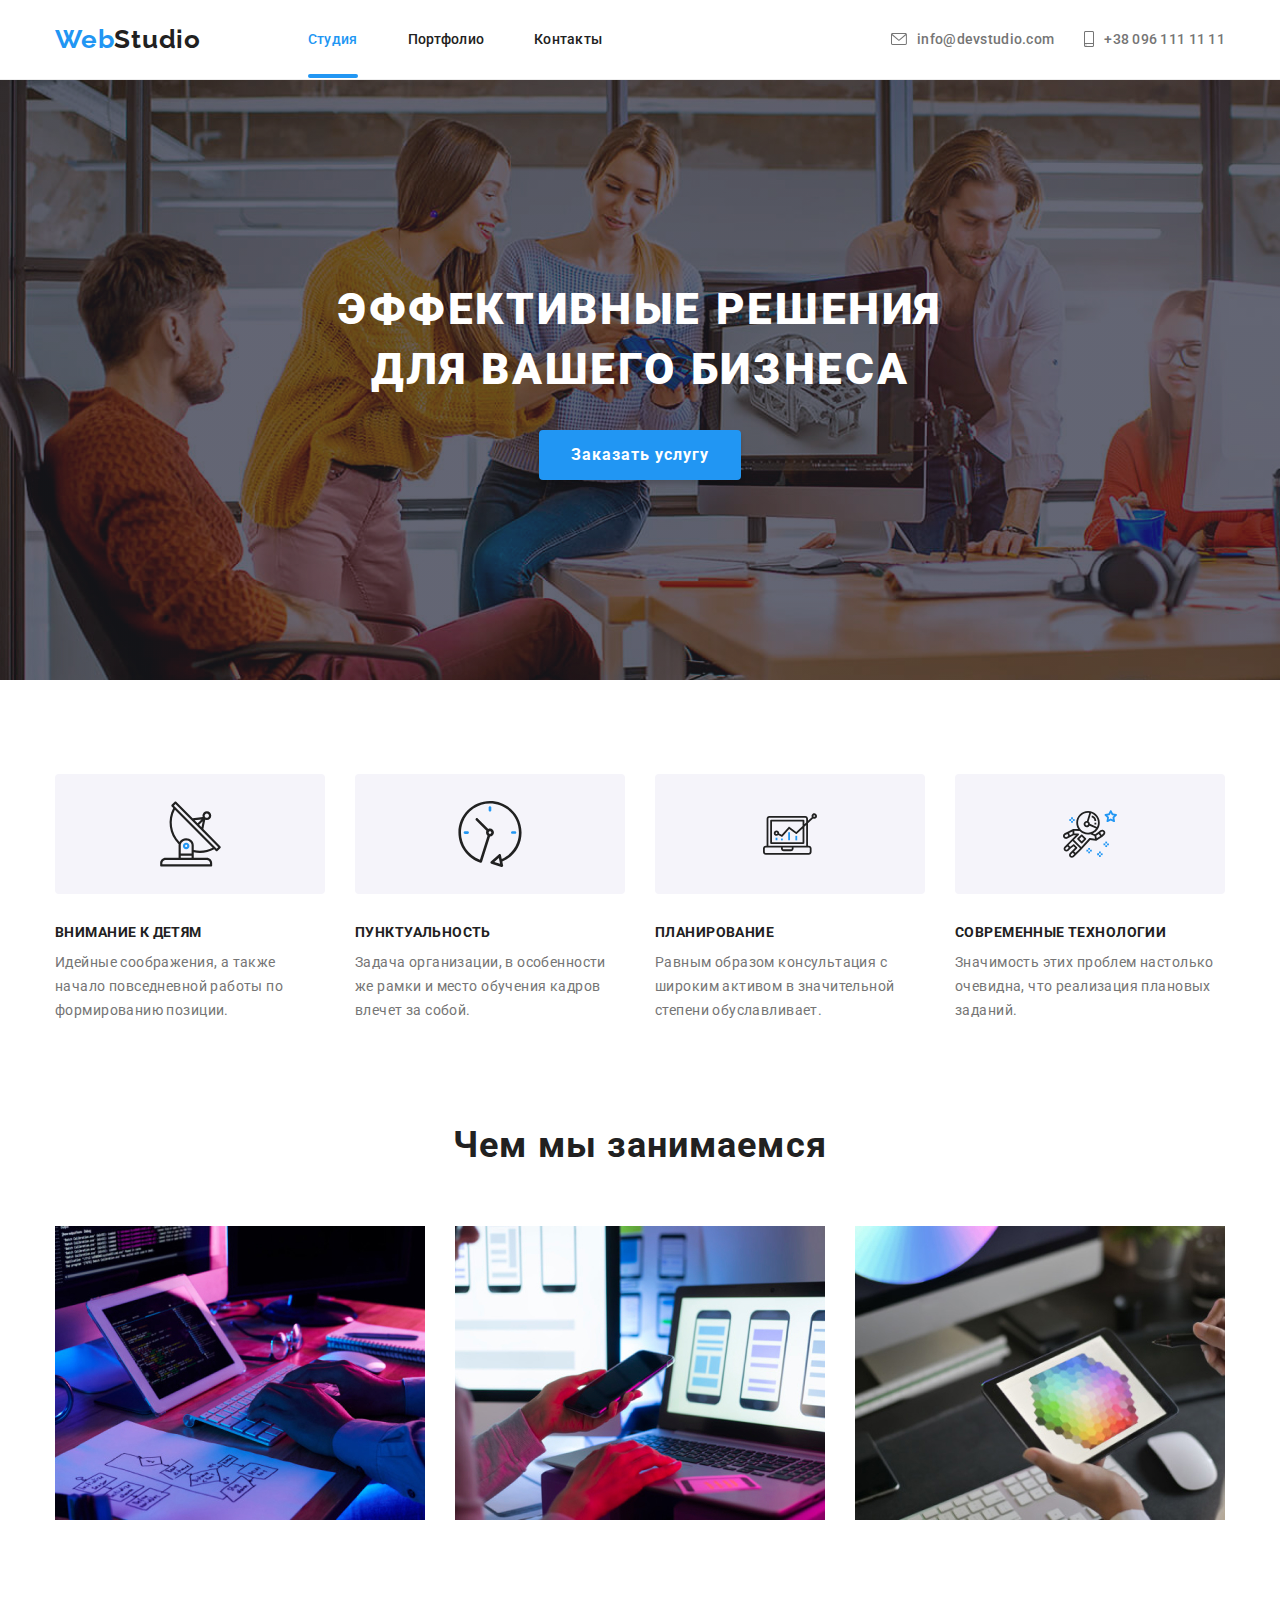
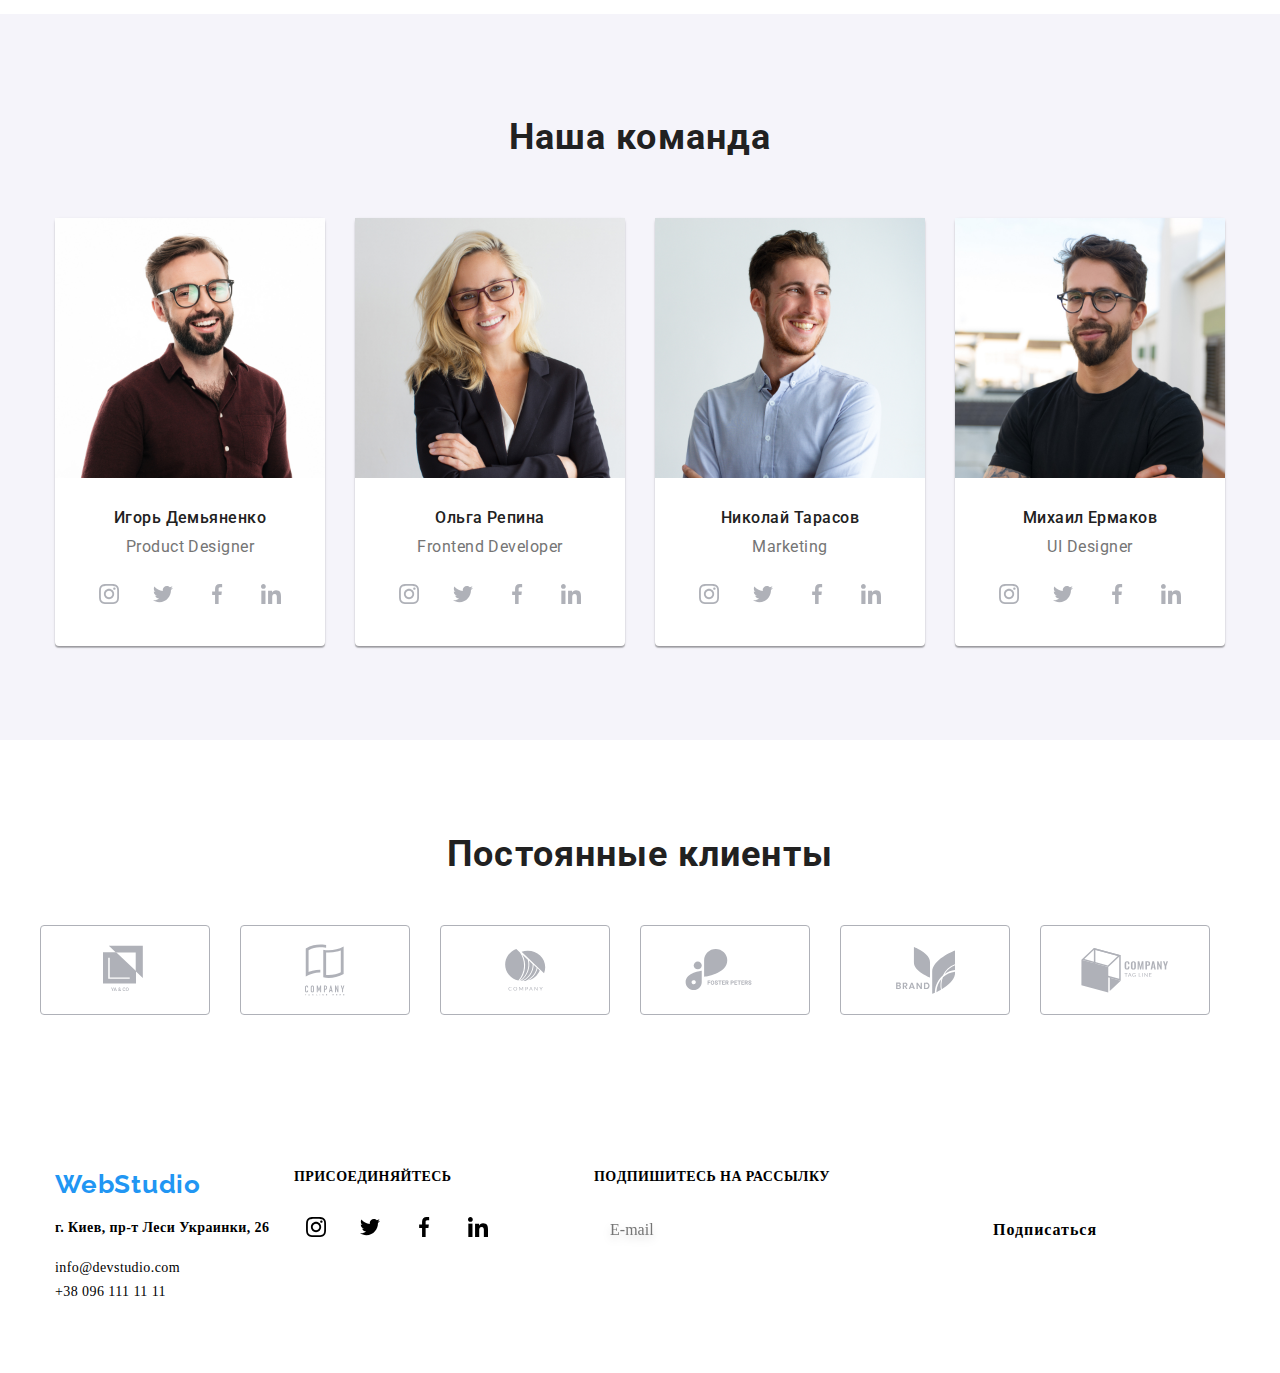
==== commit 4e7dd0de: "variables added" ====
--- a/index.html
+++ b/index.html
@@ -9,14 +9,7 @@
     <link
     href="https://fonts.googleapis.com/css2?family=Raleway:wght@700&family=Roboto:wght@400;500;700;900&display=swap"
     rel="stylesheet"/>
-    <link rel="stylesheet" href="./css/"/>
-    <link rel="stylesheet" href="./сss/stule.css"/>
-
-    <link rel="stylesheet" href="./css/modern-normalize.css"/>
-    
-     
-
-    <link rel="stylesheet" href="./css/style.css"/>
+    <link rel="stylesheet" href="./css/main.min.css"/>
   </head>
 
   <body>
--- a/css/main.min.css
+++ b/css/main.min.css
@@ -0,0 +1,3 @@
+/*! modern-normalize v1.0.0 | MIT License | https://github.com/sindresorhus/modern-normalize */ul{list-style:none;margin:0;padding:0}a{text-decoration:none}*{margin:0;padding:0}code,kbd,samp,pre{font-family:'Open Sans', sans-serif;font-size:1em}*,*::before,*::after{-webkit-box-sizing:border-box;box-sizing:border-box}:root{-moz-tab-size:4;-o-tab-size:4;tab-size:4}html{line-height:1.15;-webkit-text-size-adjust:100%}body{margin:0;padding:0}body{font-family:system-ui,-apple-system,"Segoe UI",Roboto,Helvetica,Arial,sans-serif,"Apple Color Emoji","Segoe UI Emoji"}hr{height:0;color:inherit}abbr[title]{-webkit-text-decoration:underline dotted;text-decoration:underline dotted}b,strong{font-weight:bolder}small{font-size:80%}sub,sup{font-size:75%;line-height:0;position:relative;vertical-align:baseline}sub{bottom:-0.25em}sup{top:-0.5em}table{text-indent:0;border-color:inherit}button,input,optgroup,select,textarea{font-family:inherit;font-size:100%;line-height:1.15;margin:0}address{font-style:normal}button,select{text-transform:none}button,[type='button'],[type='reset'],[type='submit']{-webkit-appearance:button}::-moz-focus-inner{border-style:none;padding:0}:-moz-focusring{outline:1px dotted ButtonText}:-moz-ui-invalid{box-shadow:none}legend{padding:0}progress{vertical-align:baseline}::-webkit-inner-spin-button,::-webkit-outer-spin-button{height:auto}[type='search']{-webkit-appearance:textfield;outline-offset:-2px}::-webkit-search-decoration{-webkit-appearance:none}::-webkit-file-upload-button{-webkit-appearance:button;font:inherit}summary{display:list-item}:root{--page-bg-color: #f9f9fd;--primary-text-color: #212121;--card-set-gap: 15px;--card-shadow: 0px 2px 1px -1px rgba(0, 0, 0, 0.2),
+      0px 1px 1px 0px rgba(0, 0, 0, 0.14), 0px 1px 3px 0px rgba(0, 0, 0, 0.12)}img{display:block;max-width:100%;height:auto}*{margin:0;padding:0;-webkit-box-sizing:border-box;box-sizing:border-box}body{font-family:var(--main-font);font-style:normal;font-weight:400}.container{width:1200px;padding:0 15px;margin:0 auto}.header{background-color:#FFFFFF;border-bottom:1px solid #EEEEEE;position:fixed;width:100%;left:0;right:0;top:0;height:80px;display:-webkit-box;display:-ms-flexbox;display:flex;-webkit-box-align:center;-ms-flex-align:center;align-items:center}.navigation-list-link{position:relative;font-family:Roboto;font-style:normal;font-weight:500;font-size:14px;line-height:1.142;letter-spacing:0.02em;color:#212121;-webkit-transition:0.3s;transition:0.3s;padding:31px 0}.navigation{display:-webkit-box;display:-ms-flexbox;display:flex;-webkit-box-pack:justify;-ms-flex-pack:justify;justify-content:space-between;-webkit-box-align:center;-ms-flex-align:center;align-items:center;padding-top:24px;padding-bottom:25px}.navigation-list{display:-webkit-box;display:-ms-flexbox;display:flex;margin-right:275px}.navigation-list li:nth-child(2){margin-left:50px;margin-right:50px;padding:0}.navigation-list-link :hover,.navigation-list-link :focus{color:#2196F3}.navigation-list-link:hover::after,.navigation-list-link:focus::after{color:#2196F3}.navigation-list-link::after{content:"";position:absolute;bottom:0;left:0;width:100%;height:4px;background-color:#2196F3;-webkit-transition:width,cubic-bezier(0.4, 0, 0.2, 1) 0.25s;transition:width,cubic-bezier(0.4, 0, 0.2, 1) 0.25s;opacity:0}.navigation-logo-color{color:#212121}.current::after{content:"";position:absolute;bottom:0px;left:0;width:100%;height:4px;opacity:1;background-color:#2196F3;border-radius:2px}.current{color:#2196F3}.logo{font-family:Raleway;font-style:normal;font-weight:bold;font-size:26px;line-height:1.192;letter-spacing:0.03em;color:#2196F3;margin-right:93px}.communication{display:-webkit-box;display:-ms-flexbox;display:flex;-webkit-box-align:center;-ms-flex-align:center;align-items:center;-webkit-box-pack:justify;-ms-flex-pack:justify;justify-content:space-between}.main-mail,.main-tel{text-decoration:none;color:#757575;-webkit-transition:0.3s;transition:0.3s;font-family:Roboto;font-size:14px;line-height:16px;letter-spacing:0.02em;display:-webkit-box;display:-ms-flexbox;display:flex;-webkit-box-align:center;-ms-flex-align:center;align-items:center;font-weight:500}.communication .communication-icon{margin-right:10px;fill:#757575;-webkit-transition:0.3s;transition:0.3s}.communication li:nth-child(2){padding-left:30px}ul.communication li:hover a{color:#2196F3}ul.communication li:hover a .communication-icon{fill:#2196F3}ul.communication li a:focus{color:#2196F3}ul.communication li a:focus .communication-icon{fill:#2196F3}.about{margin-top:80px;height:600px;background-image:-webkit-gradient(linear, left top, left bottom, from(rgba(47,48,58,0.4)), to(rgba(47,48,58,0.4))),url(../img/mein/fon.jpg);background-image:linear-gradient(rgba(47,48,58,0.4), rgba(47,48,58,0.4)),url(../img/mein/fon.jpg)}.container-about{width:1200px;height:600px;padding:0 15px;margin:0 auto}.about-title{font-family:Roboto;font-style:normal;font-weight:900;font-size:44px;line-height:1.363;letter-spacing:0.06em;text-transform:uppercase;color:#FFFFFF;padding-top:200px;text-align:center;padding-bottom:30px}.modal-btn{font-family:Roboto;font-style:normal;font-weight:bold;font-size:16px;line-height:30px;display:-webkit-box;display:-ms-flexbox;display:flex;-webkit-box-align:center;-ms-flex-align:center;align-items:center;text-align:center;letter-spacing:0.06em;color:#FFFFFF;background-color:#2196F3;-webkit-box-shadow:0px 4px 4px rgba(0,0,0,0.15);box-shadow:0px 4px 4px rgba(0,0,0,0.15);border-radius:4px;margin:0 auto;padding:10px 32px;margin-bottom:200px;border:none}.backdrop{position:fixed;display:-webkit-box;display:-ms-flexbox;display:flex;-webkit-box-pack:center;-ms-flex-pack:center;justify-content:center;-webkit-box-align:center;-ms-flex-align:center;align-items:center;width:100%;height:100%;left:0px;top:0px;background-color:rgba(0,0,0,0.2)}.backdrop.is-hidden{visibility:hidden;-webkit-appearance:none;-moz-appearance:none;appearance:none}.modal{position:fixed;margin:0 auto;width:528px;height:581px;background:#FFFFFF;-webkit-box-shadow:0px 1px 3px rgba(0,0,0,0.12),0px 1px 1px rgba(0,0,0,0.14),0px 2px 1px rgba(0,0,0,0.2);box-shadow:0px 1px 3px rgba(0,0,0,0.12),0px 1px 1px rgba(0,0,0,0.14),0px 2px 1px rgba(0,0,0,0.2);border-radius:4px;padding:40px}.modal.is-hidden{display:0;pointer-events:none}.button-modal{width:30px;height:30px;background:#FFFFFF;border:1px solid rgba(0,0,0,0.1);-webkit-box-sizing:border-box;box-sizing:border-box;position:absolute;right:8px;top:8px;border-radius:100%}.button-modal-svg{height:11px;width:11px;fill:#AFB1B8}.button-modal-svg:hover{fill:#2196F3}.button-modal-svg:focus{fill:#2196F3}.button-modal-button-modal-svg{-webkit-transition:#2196F3 250ms cubic-bezier(0.4, 0, 0.2, 1);transition:#2196F3 250ms cubic-bezier(0.4, 0, 0.2, 1)}.button-modal:hover .button-modal-svg,.button-modal:focus .button-modal-svg{fill:#2196F3}.modal-text{font-family:Roboto;font-style:normal;font-weight:bold;font-size:20px;line-height:23px;text-align:center;letter-spacing:0.03em;color:#212121;margin:2px}.form__name{font-family:Roboto;font-style:normal;font-weight:normal;font-size:12px;letter-spacing:0.01em;color:#757575}.modal-form-wraper{display:block;position:relative}.contact-form-input{display:block;width:448px;height:40px;background:#FFFFFF;border-radius:4px;-webkit-box-sizing:border-box;box-sizing:border-box;margin-bottom:10px;margin-top:4px;padding:0 32px;border:1px solid rgba(33,33,33,0.2);outline:none;font-family:Roboto;font-style:normal;font-weight:normal;font-size:12px;line-height:1.666px;letter-spacing:0.01em}.contact-form-input:hover ~ .contact-form-svg,.contact-form-input:focus ~ .contact-form-svg{fill:#2196F3}.contact-form-input:hover,.contact-form-input:focus{border:1px solid #2196F3}.contact-form-svg{position:absolute;fill:#212121;width:12px;height:12px;left:12px;top:50%;-webkit-transform:translateY(-50%);transform:translateY(-50%)}.contact-form-masseger{width:448px;height:120px;left:576px;top:518px;border:1px solid rgba(33,33,33,0.2);-webkit-box-sizing:border-box;box-sizing:border-box;border-radius:4px;padding:12px 16px;resize:none;margin:4px 0px 20px;outline:none}.contact-form-masseger:hover,.contact-form-masseger:focus{border-color:#188CE8}.checkbox-label{display:-webkit-box;display:-ms-flexbox;display:flex;-webkit-box-align:center;-ms-flex-align:center;align-items:center;padding-left:12px;padding-right:11px;font-size:14px;line-height:1.71;letter-spacing:0.03em}.modal-form-conditions{color:#2196F3;text-decoration:underline;padding-left:5px}.check-icon{display:inline-block;border:2px solid black;border-radius:4px;width:16px;height:15px;-webkit-transition:fill 250ms var(--cubic),border 250ms var(--cubic),background-color 250ms var(--cubic);transition:fill 250ms var(--cubic),border 250ms var(--cubic),background-color 250ms var(--cubic)}.check-icon use{display:none}.check-icon :hover{border:none}.check-icon :hover use{display:block}.checkbox{position:absolute;width:1px;height:1px;margin:-1px;border:0;padding:0;clip:rect(0 0 0 0);overflow:hidden}.checkbox-icon{display:inline-block;border:2px solid black;border-radius:4px;width:16px;height:15px;margin-right:8px}.contact-form-btn{background:#188CE8;-webkit-box-shadow:0px 4px 4px rgba(0,0,0,0.15);box-shadow:0px 4px 4px rgba(0,0,0,0.15);border-radius:4px;font-family:Roboto;font-style:normal;font-weight:bold;font-size:16px;line-height:1.875;display:-webkit-box;display:-ms-flexbox;display:flex;-webkit-box-align:center;-ms-flex-align:center;align-items:center;text-align:center;letter-spacing:0.06em;color:#FFFFFF;padding:10px 55px;margin:0 auto;margin-top:30px}.contact-form-btn:hover,.contact-form-btn:focus{background:#188CE8;border-color:rgba(0,0,0,0.12)}.footer{background-color:var(--footer-back);padding-top:60px;padding-bottom:60px}.flex{display:-webkit-box;display:-ms-flexbox;display:flex}.title-adres{margin-right:50px;display:inline-block}.logo-color{color:var(--white-color)}.adress{font-weight:normal;font-size:14px;line-height:1,714;letter-spacing:0.03em;color:var(--white-color);padding-top:20px;padding-bottom:9px}.section-adress{font-weight:normal;font-size:14px;line-height:1.714;letter-spacing:0.03em;color:var(--light-grey);padding-bottom:9px}.footer p{font-weight:bold;font-size:14px;line-height:16px;letter-spacing:0.03em;color:var(--white-color);padding-bottom:20px}.footer-social{margin-bottom:20px;width:206px;margin-right:94px}.social-networks-svg-footer{fill:var(--white-color);height:20px;width:20px}.social-networks:hover .social-networks-svg-footer{fill:var(--white-color)}.section-adress:hover,.section-adress:focus{color:var --primary-color}.subscription-form{width:670px}.subscription-email{width:358px;height:50px;left:815px;top:2785px;border:var(--border-grey);-webkit-filter:drop-shadow(0px 4px 4px rgba(0,0,0,0.15));filter:drop-shadow(0px 4px 4px rgba(0,0,0,0.15));border-radius:4px;background:var(--footer-back)}.icon-subscription-button{margin-left:10px}.subscription-form input{width:358px;height:50px;padding-left:16px;font-size:16px;border-radius:4px;margin-right:12px}.subscription-button{font-weight:bold;font-size:16px;background-color:var(--primary-color);color:var(--white-color);letter-spacing:0.06em;border:none;border-radius:4px;width:200px;height:50px;display:-webkit-box;display:-ms-flexbox;display:flex;-webkit-box-align:center;-ms-flex-align:center;align-items:center;-webkit-box-pack:center;-ms-flex-pack:center;justify-content:center;margin-top:-50px;margin-right:0;margin-bottom:0px;margin-left:368px}.social-networks:hover,.social-networks-svg-footer{fill:var(--white-color)}.backdrop{position:fixed;display:-webkit-box;display:-ms-flexbox;display:flex;-webkit-box-pack:center;-ms-flex-pack:center;justify-content:center;-webkit-box-align:center;-ms-flex-align:center;align-items:center;width:100%;height:100%;left:0px;top:0px;background-color:rgba(0,0,0,0.2)}.backdrop.is-hidden{visibility:hidden;-webkit-appearance:none;-moz-appearance:none;appearance:none}.modal{position:fixed;margin:0 auto;width:528px;height:581px;background:#FFFFFF;-webkit-box-shadow:0px 1px 3px rgba(0,0,0,0.12),0px 1px 1px rgba(0,0,0,0.14),0px 2px 1px rgba(0,0,0,0.2);box-shadow:0px 1px 3px rgba(0,0,0,0.12),0px 1px 1px rgba(0,0,0,0.14),0px 2px 1px rgba(0,0,0,0.2);border-radius:4px;padding:40px}.modal.is-hidden{display:0;pointer-events:none}.button-modal{width:30px;height:30px;background:#FFFFFF;border:1px solid rgba(0,0,0,0.1);-webkit-box-sizing:border-box;box-sizing:border-box;position:absolute;right:8px;top:8px;border-radius:100%}.button-modal-svg{height:11px;width:11px;fill:#AFB1B8}.button-modal-svg:hover{fill:#2196F3}.button-modal-svg:focus{fill:#2196F3}.button-modal-button-modal-svg{-webkit-transition:#2196F3 250ms cubic-bezier(0.4, 0, 0.2, 1);transition:#2196F3 250ms cubic-bezier(0.4, 0, 0.2, 1)}.button-modal:hover .button-modal-svg,.button-modal:focus .button-modal-svg{fill:#2196F3}.modal-text{font-family:Roboto;font-style:normal;font-weight:bold;font-size:20px;line-height:23px;text-align:center;letter-spacing:0.03em;color:#212121;margin:2px}.form__name{font-family:Roboto;font-style:normal;font-weight:normal;font-size:12px;letter-spacing:0.01em;color:#757575}.modal-form-wraper{display:block;position:relative}.contact-form-input{display:block;width:448px;height:40px;background:#FFFFFF;border-radius:4px;-webkit-box-sizing:border-box;box-sizing:border-box;margin-bottom:10px;margin-top:4px;padding:0 32px;border:1px solid rgba(33,33,33,0.2);outline:none;font-family:Roboto;font-style:normal;font-weight:normal;font-size:12px;line-height:1.666px;letter-spacing:0.01em}.contact-form-input:hover ~ .contact-form-svg,.contact-form-input:focus ~ .contact-form-svg{fill:#2196F3}.contact-form-input:hover,.contact-form-input:focus{border:1px solid #2196F3}.contact-form-svg{position:absolute;fill:#212121;width:12px;height:12px;left:12px;top:50%;-webkit-transform:translateY(-50%);transform:translateY(-50%)}.contact-form-masseger{width:448px;height:120px;left:576px;top:518px;border:1px solid rgba(33,33,33,0.2);-webkit-box-sizing:border-box;box-sizing:border-box;border-radius:4px;padding:12px 16px;resize:none;margin:4px 0px 20px;outline:none}.contact-form-masseger:hover,.contact-form-masseger:focus{border-color:#188CE8}.checkbox-label{display:-webkit-box;display:-ms-flexbox;display:flex;-webkit-box-align:center;-ms-flex-align:center;align-items:center;padding-left:12px;padding-right:11px;font-size:14px;line-height:1.71;letter-spacing:0.03em}.modal-form-conditions{color:#2196F3;text-decoration:underline;padding-left:5px}.check-icon{display:inline-block;border:2px solid black;border-radius:4px;width:16px;height:15px;-webkit-transition:fill 250ms var(--cubic),border 250ms var(--cubic),background-color 250ms var(--cubic);transition:fill 250ms var(--cubic),border 250ms var(--cubic),background-color 250ms var(--cubic)}.check-icon use{display:none}.check-icon :hover{border:none}.check-icon :hover use{display:block}.checkbox{position:absolute;width:1px;height:1px;margin:-1px;border:0;padding:0;clip:rect(0 0 0 0);overflow:hidden}.checkbox-icon{display:inline-block;border:2px solid black;border-radius:4px;width:16px;height:15px;margin-right:8px}.contact-form-btn{background:#188CE8;-webkit-box-shadow:0px 4px 4px rgba(0,0,0,0.15);box-shadow:0px 4px 4px rgba(0,0,0,0.15);border-radius:4px;font-family:Roboto;font-style:normal;font-weight:bold;font-size:16px;line-height:1.875;display:-webkit-box;display:-ms-flexbox;display:flex;-webkit-box-align:center;-ms-flex-align:center;align-items:center;text-align:center;letter-spacing:0.06em;color:#FFFFFF;padding:10px 55px;margin:0 auto;margin-top:30px}.contact-form-btn:hover,.contact-form-btn:focus{background:#188CE8;border-color:rgba(0,0,0,0.12)}.box{padding-top:80px}.about-box{background-attachment:var --portfolio-back}.about-box-list{display:-webkit-box;display:-ms-flexbox;display:flex;justify-self:center;-webkit-box-pack:center;-ms-flex-pack:center;justify-content:center;margin-bottom:50px;padding-top:94px}.about-box-list-item{margin-right:8px}.box-modal-btn:hover,.box-modal-btn:focus{color:var --white-color;background-color:var(--primary-color)}.box-modal-btn{font-weight:500;font-size:16px;line-height:1.625;text-align:center;letter-spacing:0.03em;color:var(--text-color);border-radius:4px;padding:6px 22px;border:none}.border-box{padding-bottom:98px}.border-social-links{margin:0;padding:0;display:-webkit-box;display:-ms-flexbox;display:flex;-ms-flex-wrap:wrap;flex-wrap:wrap;list-style:none;margin-left:-30px;margin-top:-30px}.border-links-item{-ms-flex-preferred-size:calc(100% / 3 - 30px);flex-basis:calc(100% / 3 - 30px);margin-left:30px;margin-top:30px}.border-links-item:hover,.border-links-item:focus{-webkit-box-shadow:var(--box-shadow);box-shadow:var(--box-shadow)}.border-title-hero{font-weight:bold;font-size:18px;line-height:36px;letter-spacing:0.06em;color:var(--text-color);margin-bottom:4px}.border-ligh{font-size:16px;line-height:30px;letter-spacing:0.03em;color:var(--grey-color)}.border{padding:20px 24px;border:var(--border-white)}.function-link{width:370px;height:404px;left:215px;top:262px;text-decoration:none;pointer-events:none;display:block}.function{overflow:hidden;position:relative}.function-text{position:absolute;top:0;bottom:0;padding:63px 24px;color:var(--white-color);background-color:var(--primary-color);-webkit-transform:translateY(100%);transform:translateY(100%);-webkit-transition:0.3s;transition:0.3s}.border-links-item:hover .function-text{-webkit-transform:translateY(0%);transform:translateY(0%)}.comentar{font-family:Roboto;font-style:normal;font-weight:normal;font-size:18px;line-height:1.555;letter-spacing:0.03em;color:var(--white-color)}.comentar:hover{line-height:calc(28 / 18)}.about{margin-top:80px;height:600px;background-image:-webkit-gradient(linear, left top, left bottom, from(rgba(47,48,58,0.4)), to(rgba(47,48,58,0.4))),url(../img/mein/fon.jpg);background-image:linear-gradient(rgba(47,48,58,0.4), rgba(47,48,58,0.4)),url(../img/mein/fon.jpg)}.container-about{width:1200px;height:600px;padding:0 15px;margin:0 auto}.about-title{font-family:Roboto;font-style:normal;font-weight:900;font-size:44px;line-height:1.363;letter-spacing:0.06em;text-transform:uppercase;color:#FFFFFF;padding-top:200px;text-align:center;padding-bottom:30px}.modal-btn{font-family:Roboto;font-style:normal;font-weight:bold;font-size:16px;line-height:30px;display:-webkit-box;display:-ms-flexbox;display:flex;-webkit-box-align:center;-ms-flex-align:center;align-items:center;text-align:center;letter-spacing:0.06em;color:#FFFFFF;background-color:#2196F3;-webkit-box-shadow:0px 4px 4px rgba(0,0,0,0.15);box-shadow:0px 4px 4px rgba(0,0,0,0.15);border-radius:4px;margin:0 auto;padding:10px 32px;margin-bottom:200px;border:none}.about-function{background-color:#FFFFFF;padding-top:94px}.about-list{display:-webkit-box;display:-ms-flexbox;display:flex;margin-left:-30px;margin-top:-30px}.about-list-item{-webkit-box-pack:justify;-ms-flex-pack:justify;justify-content:space-between;-ms-flex-preferred-size:calc(100% / 4 -30px);flex-basis:calc(100% / 4 -30px);margin-left:30px;margin-top:30px}.icon{width:270px;height:120px;background:#F5F4FA;margin-bottom:30px;display:-webkit-box;display:-ms-flexbox;display:flex;-webkit-box-pack:center;-ms-flex-pack:center;justify-content:center;-webkit-box-align:center;-ms-flex-align:center;align-items:center;border-radius:4px;text-align:center;padding:25px 100px}.title{font-family:Roboto;font-style:normal;font-weight:bold;font-size:14px;line-height:1.142;letter-spacing:0.03em;text-transform:uppercase;color:#212121;padding-bottom:10px}.subtitle-light-theme{font-family:Roboto;font-style:normal;font-weight:normal;font-size:14px;line-height:24px;letter-spacing:0.03em;color:#757575}.about-hero{background-color:#FFFFFF;padding:94px 0px 94px}.title-hero{font-family:Roboto;font-style:normal;font-weight:bold;font-size:36px;line-height:1.666;text-align:center;letter-spacing:0.03em;color:#212121;padding-bottom:50px}.social-links{display:-webkit-box;display:-ms-flexbox;display:flex;-ms-flex-wrap:wrap;flex-wrap:wrap;margin-left:-30px}.social-links-item{-webkit-box-pack:justify;-ms-flex-pack:justify;justify-content:space-between;-ms-flex-preferred-size:calc(100% / 4 -30px);flex-basis:calc(100% / 4 -30px);margin-left:30px}.comand{background-color:#F5F4FA;padding:94px 0px 94px}.comand-social-links{display:-webkit-box;display:-ms-flexbox;display:flex;-ms-flex-wrap:wrap;flex-wrap:wrap;margin-left:-30px}.comand-links-item{background:#FFFFFF;-webkit-box-pack:justify;-ms-flex-pack:justify;justify-content:space-between;-ms-flex-preferred-size:calc(100% / 4 -30px);flex-basis:calc(100% / 4 -30px);margin-left:30px;-webkit-box-shadow:0px 1px 3px rgba(0,0,0,0.12),0px 1px 1px rgba(0,0,0,0.14),0px 2px 1px rgba(0,0,0,0.2);box-shadow:0px 1px 3px rgba(0,0,0,0.12),0px 1px 1px rgba(0,0,0,0.14),0px 2px 1px rgba(0,0,0,0.2);border-radius:4px}.comand-title-hero{font-family:Roboto;font-style:normal;font-weight:500;font-size:16px;line-height:1.187;letter-spacing:0.03em;color:#212121;text-align:center;padding-bottom:10px;padding-top:30px}.comand-light{font-family:Roboto;font-style:normal;font-weight:normal;font-size:16px;line-height:1.187;letter-spacing:0.03em;color:#757575;text-align:center;padding-bottom:16px}.ssocial-masters{display:-webkit-box;display:-ms-flexbox;display:flex;-webkit-box-pack:center;-ms-flex-pack:center;justify-content:center;padding-bottom:30px}.social-networks-svg{height:20px;width:20px;fill:#AFB1B8}.social-networks{width:44px;height:44px;background-color:rgba(255,255,255,0.1);border-radius:50%;display:-webkit-box;display:-ms-flexbox;display:flex;-webkit-box-pack:center;-ms-flex-pack:center;justify-content:center;-webkit-box-align:center;-ms-flex-align:center;align-items:center}.social-networks:hover,.social-networks:focus{background-color:#2196F3}.social-networks:hover .social-networks-svg{fill:#FFFFFF}.social-networks:focus .social-networks-svg{fill:#FFFFFF}.networks:not(:first-child){margin-left:10px}.clients{background-color:#ffffff;padding:94px 0px 94px}.clients-title{font-family:Roboto;font-style:normal;font-weight:bold;font-size:36px;text-align:center;letter-spacing:0.03em;color:#212121;padding-bottom:50px}.clients-icon{display:-webkit-box;display:-ms-flexbox;display:flex;-ms-flex-wrap:wrap;flex-wrap:wrap;margin-left:-30px;margin-top:-30px;-webkit-box-pack:center;-ms-flex-pack:center;justify-content:center}.clients-icon-logo{display:-webkit-box;display:-ms-flexbox;display:flex;-webkit-box-pack:justify;-ms-flex-pack:justify;justify-content:space-between;-ms-flex-preferred-size:calc -13.33333%;flex-basis:calc -13.33333%;margin-left:30px;margin-top:30px;width:170px}.clients-icon-logo a{width:100%;height:100%;display:-webkit-box;display:-ms-flexbox;display:flex;-webkit-box-align:center;-ms-flex-align:center;align-items:center;-webkit-box-pack:center;-ms-flex-pack:center;justify-content:center;border:1px solid #AFB1B8;border-radius:4px;-webkit-box-sizing:border-box;box-sizing:border-box;outline:none}.clients-icon li{width:170px;height:90px;background:#FFFFFF;margin-bottom:30px;display:-webkit-box;display:-ms-flexbox;display:flex;-webkit-box-pack:center;-ms-flex-pack:center;justify-content:center;-webkit-box-align:center;-ms-flex-align:center;align-items:center;margin:30px 15px 0px;fill:#AFB1B8}.logo-svg{fill:#AFB1B8}.icon-svg:hover .logo-svg{fill:#2196F3}.clients-icon-logo a:hover{border-color:#2196F3}ul.clients-icon li:hover a .logo-svg{fill:#2196F3}ul.clients-icon li a:focus .logo-svg{fill:#2196F3}.clients-icon-logo a:focus{border-color:#2196F3}
+/*# sourceMappingURL=main.min.css.map */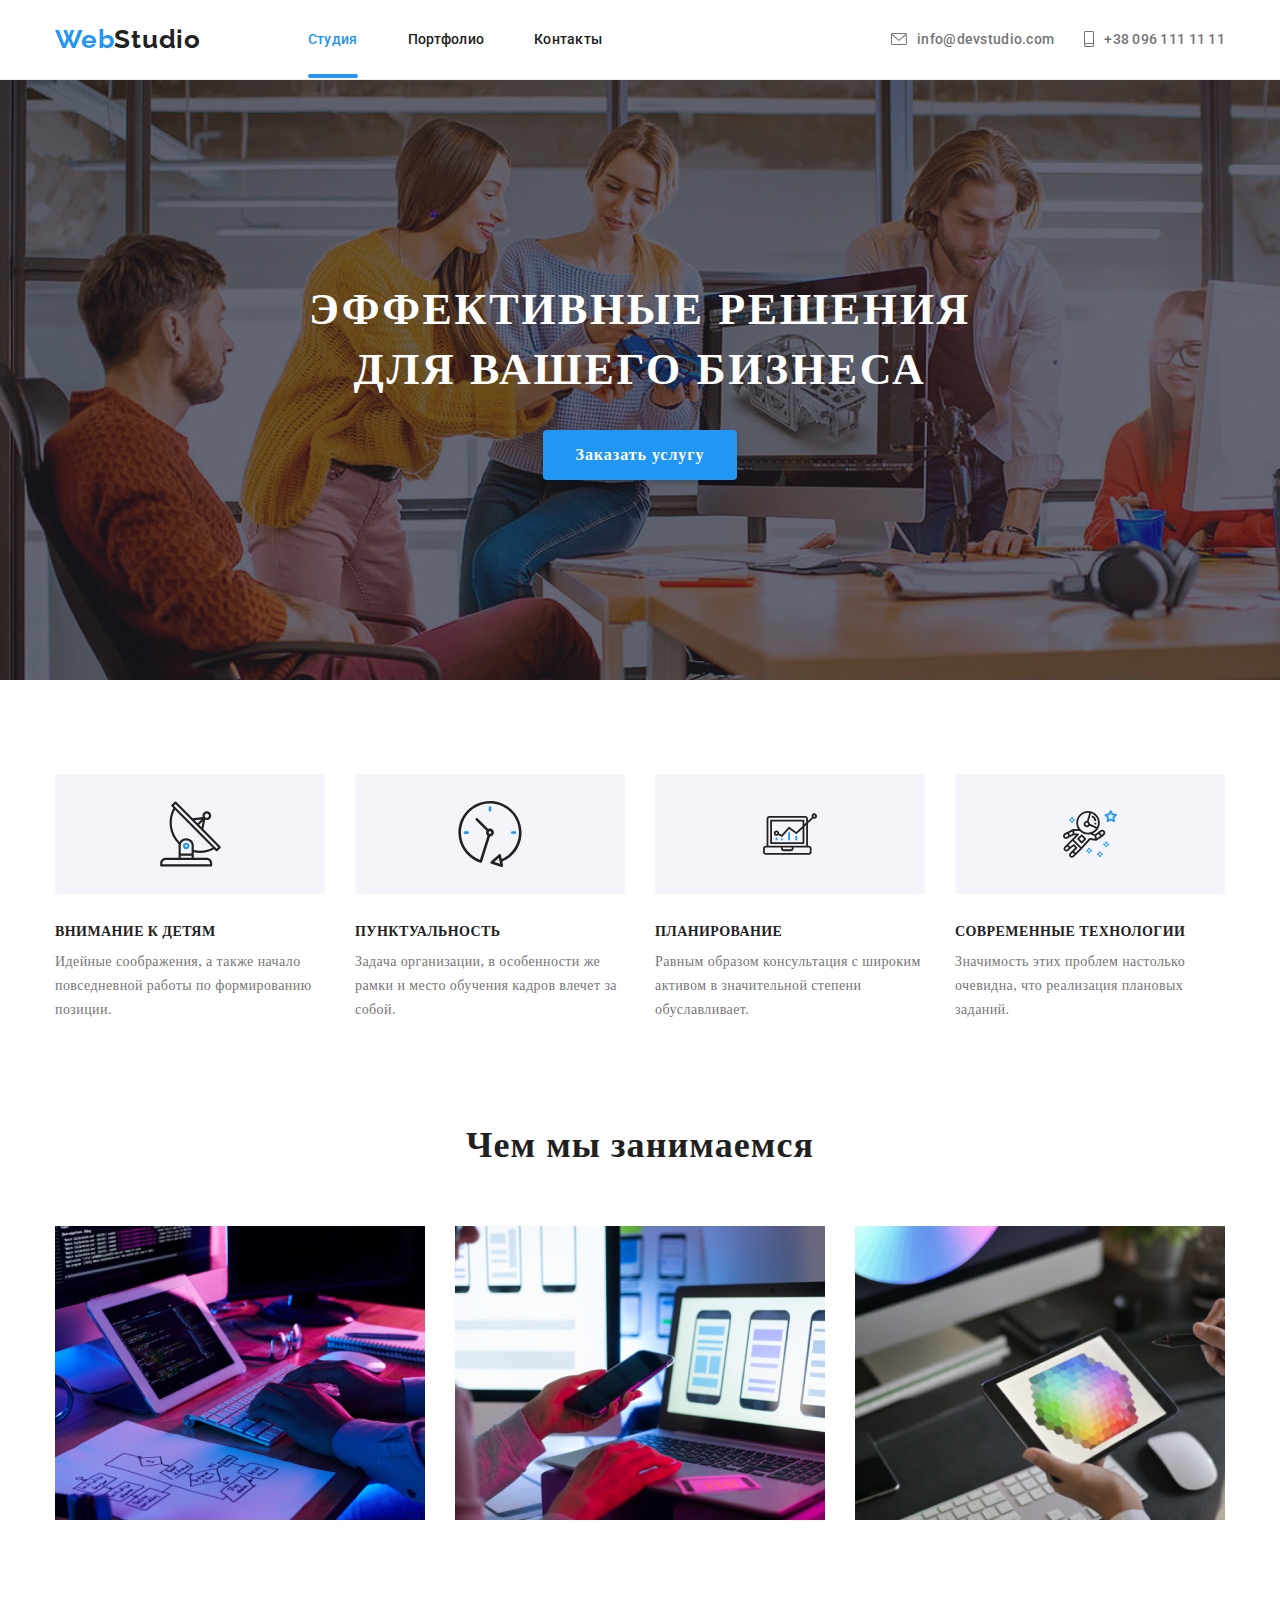
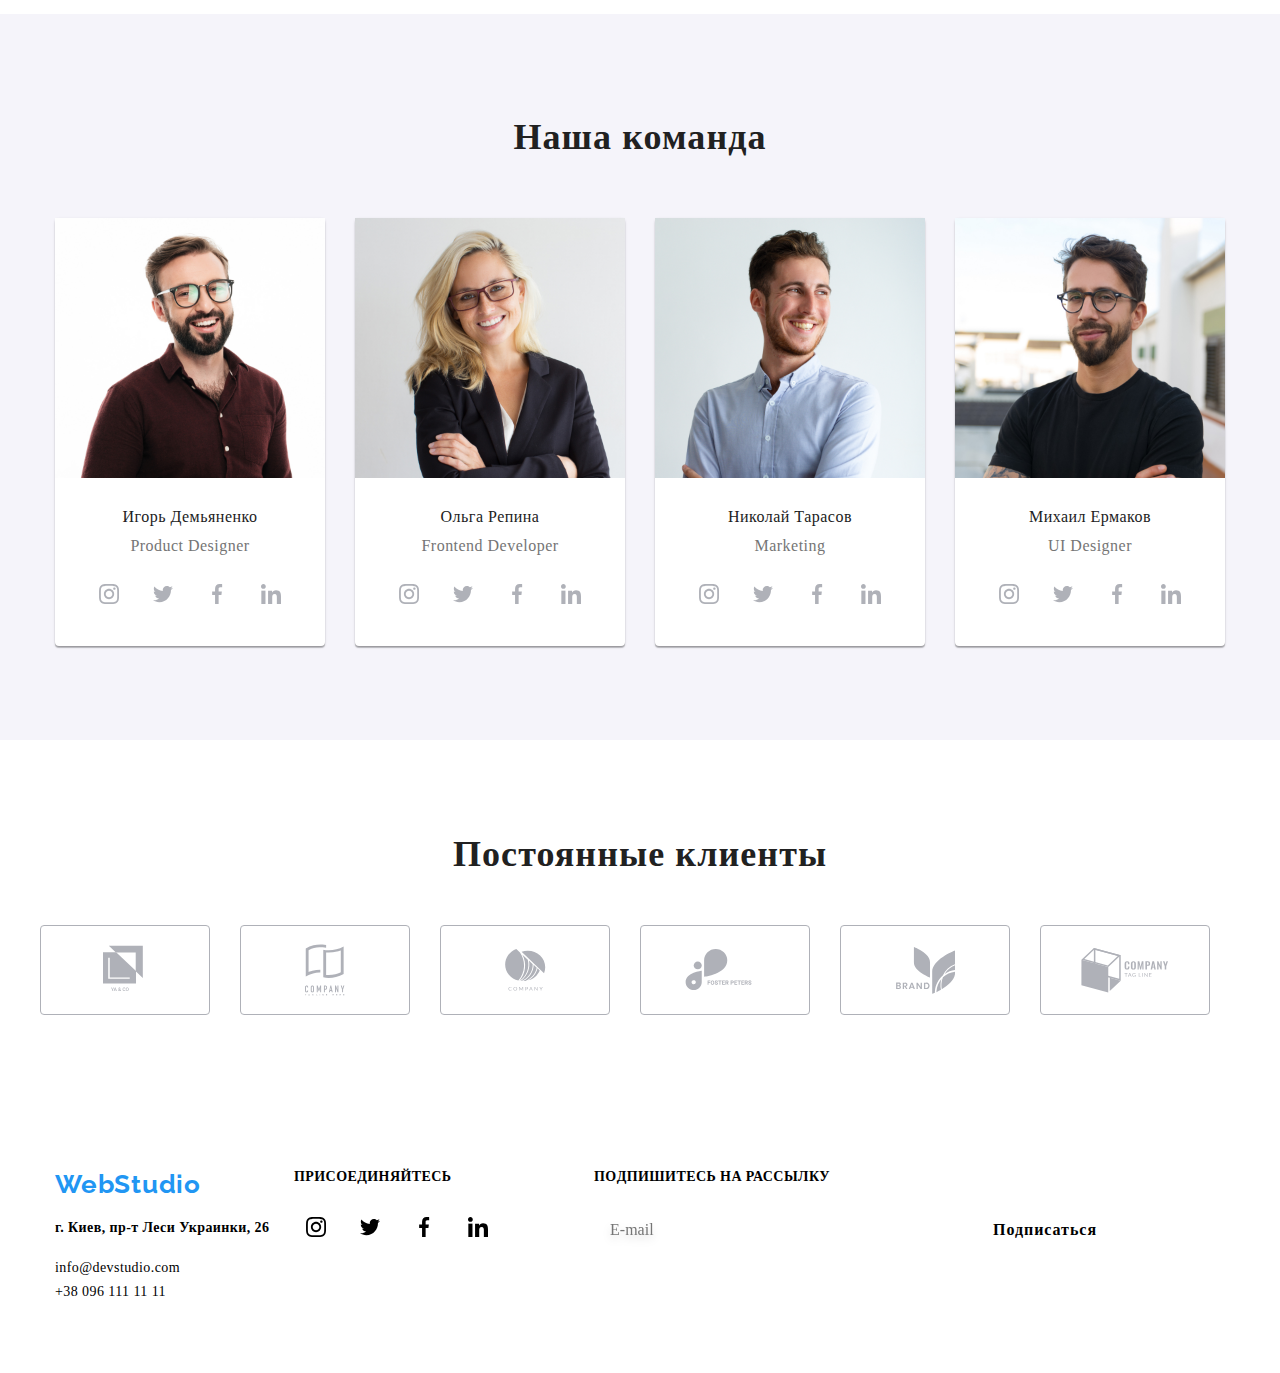
==== commit 0cb7117a: "commit" ====
--- a/index.html
+++ b/index.html
@@ -17,9 +17,9 @@
       <header class="header">
         <div class="container">
           <nav class="navigation">
-            <a class="logo link" href="index.html"> Web<span class="navigation-logo-color link">Studio</span></a>
+            <a class="logo " href="index.html"> Web<span class="navigation-logo-color ">Studio</span></a>
   
-            <ul class="navigation-list list">
+            <ul class="navigation-list lis">
               <li>
                 <a class="navigation-list-link  current" href="./index.html">Студия</a>
               </li>
@@ -76,7 +76,7 @@
                 Имя
                 <span class="modal-form-wraper">
               <input type="text" name="user-name" class="contact-form-input " required> 
-              <svg class="contact-form-svg">
+              <svg class="modal-form-svg">
                 <use href="./img/sprite.svg#icon-piple "></use>
               </svg>
                </span>
@@ -86,7 +86,7 @@
               Телефон
               <span class="modal-form-wraper">
             <input type="tel" name="user-phone" class="contact-form-input " required> 
-            <svg class="contact-form-svg">
+            <svg class="modal-form-svg">
               <use href="./img/sprite.svg#icon-tel "></use>
             </svg>
           </span>
@@ -96,7 +96,7 @@
            Почта
            <span class="modal-form-wraper"> 
           <input type="email" name="user-email" class="contact-form-input " required> 
-          <svg class="contact-form-svg">
+          <svg class="modal-form-svg">
             <use href="./img/sprite.svg#icon-konv "></use>
           </svg>
         </span>
--- a/css/main.min.css
+++ b/css/main.min.css
@@ -1,3 +1,3 @@
 /*! modern-normalize v1.0.0 | MIT License | https://github.com/sindresorhus/modern-normalize */ul{list-style:none;margin:0;padding:0}a{text-decoration:none}*{margin:0;padding:0}code,kbd,samp,pre{font-family:'Open Sans', sans-serif;font-size:1em}*,*::before,*::after{-webkit-box-sizing:border-box;box-sizing:border-box}:root{-moz-tab-size:4;-o-tab-size:4;tab-size:4}html{line-height:1.15;-webkit-text-size-adjust:100%}body{margin:0;padding:0}body{font-family:system-ui,-apple-system,"Segoe UI",Roboto,Helvetica,Arial,sans-serif,"Apple Color Emoji","Segoe UI Emoji"}hr{height:0;color:inherit}abbr[title]{-webkit-text-decoration:underline dotted;text-decoration:underline dotted}b,strong{font-weight:bolder}small{font-size:80%}sub,sup{font-size:75%;line-height:0;position:relative;vertical-align:baseline}sub{bottom:-0.25em}sup{top:-0.5em}table{text-indent:0;border-color:inherit}button,input,optgroup,select,textarea{font-family:inherit;font-size:100%;line-height:1.15;margin:0}address{font-style:normal}button,select{text-transform:none}button,[type='button'],[type='reset'],[type='submit']{-webkit-appearance:button}::-moz-focus-inner{border-style:none;padding:0}:-moz-focusring{outline:1px dotted ButtonText}:-moz-ui-invalid{box-shadow:none}legend{padding:0}progress{vertical-align:baseline}::-webkit-inner-spin-button,::-webkit-outer-spin-button{height:auto}[type='search']{-webkit-appearance:textfield;outline-offset:-2px}::-webkit-search-decoration{-webkit-appearance:none}::-webkit-file-upload-button{-webkit-appearance:button;font:inherit}summary{display:list-item}:root{--page-bg-color: #f9f9fd;--primary-text-color: #212121;--card-set-gap: 15px;--card-shadow: 0px 2px 1px -1px rgba(0, 0, 0, 0.2),
-      0px 1px 1px 0px rgba(0, 0, 0, 0.14), 0px 1px 3px 0px rgba(0, 0, 0, 0.12)}img{display:block;max-width:100%;height:auto}*{margin:0;padding:0;-webkit-box-sizing:border-box;box-sizing:border-box}body{font-family:var(--main-font);font-style:normal;font-weight:400}.container{width:1200px;padding:0 15px;margin:0 auto}.header{background-color:#FFFFFF;border-bottom:1px solid #EEEEEE;position:fixed;width:100%;left:0;right:0;top:0;height:80px;display:-webkit-box;display:-ms-flexbox;display:flex;-webkit-box-align:center;-ms-flex-align:center;align-items:center}.navigation-list-link{position:relative;font-family:Roboto;font-style:normal;font-weight:500;font-size:14px;line-height:1.142;letter-spacing:0.02em;color:#212121;-webkit-transition:0.3s;transition:0.3s;padding:31px 0}.navigation{display:-webkit-box;display:-ms-flexbox;display:flex;-webkit-box-pack:justify;-ms-flex-pack:justify;justify-content:space-between;-webkit-box-align:center;-ms-flex-align:center;align-items:center;padding-top:24px;padding-bottom:25px}.navigation-list{display:-webkit-box;display:-ms-flexbox;display:flex;margin-right:275px}.navigation-list li:nth-child(2){margin-left:50px;margin-right:50px;padding:0}.navigation-list-link :hover,.navigation-list-link :focus{color:#2196F3}.navigation-list-link:hover::after,.navigation-list-link:focus::after{color:#2196F3}.navigation-list-link::after{content:"";position:absolute;bottom:0;left:0;width:100%;height:4px;background-color:#2196F3;-webkit-transition:width,cubic-bezier(0.4, 0, 0.2, 1) 0.25s;transition:width,cubic-bezier(0.4, 0, 0.2, 1) 0.25s;opacity:0}.navigation-logo-color{color:#212121}.current::after{content:"";position:absolute;bottom:0px;left:0;width:100%;height:4px;opacity:1;background-color:#2196F3;border-radius:2px}.current{color:#2196F3}.logo{font-family:Raleway;font-style:normal;font-weight:bold;font-size:26px;line-height:1.192;letter-spacing:0.03em;color:#2196F3;margin-right:93px}.communication{display:-webkit-box;display:-ms-flexbox;display:flex;-webkit-box-align:center;-ms-flex-align:center;align-items:center;-webkit-box-pack:justify;-ms-flex-pack:justify;justify-content:space-between}.main-mail,.main-tel{text-decoration:none;color:#757575;-webkit-transition:0.3s;transition:0.3s;font-family:Roboto;font-size:14px;line-height:16px;letter-spacing:0.02em;display:-webkit-box;display:-ms-flexbox;display:flex;-webkit-box-align:center;-ms-flex-align:center;align-items:center;font-weight:500}.communication .communication-icon{margin-right:10px;fill:#757575;-webkit-transition:0.3s;transition:0.3s}.communication li:nth-child(2){padding-left:30px}ul.communication li:hover a{color:#2196F3}ul.communication li:hover a .communication-icon{fill:#2196F3}ul.communication li a:focus{color:#2196F3}ul.communication li a:focus .communication-icon{fill:#2196F3}.about{margin-top:80px;height:600px;background-image:-webkit-gradient(linear, left top, left bottom, from(rgba(47,48,58,0.4)), to(rgba(47,48,58,0.4))),url(../img/mein/fon.jpg);background-image:linear-gradient(rgba(47,48,58,0.4), rgba(47,48,58,0.4)),url(../img/mein/fon.jpg)}.container-about{width:1200px;height:600px;padding:0 15px;margin:0 auto}.about-title{font-family:Roboto;font-style:normal;font-weight:900;font-size:44px;line-height:1.363;letter-spacing:0.06em;text-transform:uppercase;color:#FFFFFF;padding-top:200px;text-align:center;padding-bottom:30px}.modal-btn{font-family:Roboto;font-style:normal;font-weight:bold;font-size:16px;line-height:30px;display:-webkit-box;display:-ms-flexbox;display:flex;-webkit-box-align:center;-ms-flex-align:center;align-items:center;text-align:center;letter-spacing:0.06em;color:#FFFFFF;background-color:#2196F3;-webkit-box-shadow:0px 4px 4px rgba(0,0,0,0.15);box-shadow:0px 4px 4px rgba(0,0,0,0.15);border-radius:4px;margin:0 auto;padding:10px 32px;margin-bottom:200px;border:none}.backdrop{position:fixed;display:-webkit-box;display:-ms-flexbox;display:flex;-webkit-box-pack:center;-ms-flex-pack:center;justify-content:center;-webkit-box-align:center;-ms-flex-align:center;align-items:center;width:100%;height:100%;left:0px;top:0px;background-color:rgba(0,0,0,0.2)}.backdrop.is-hidden{visibility:hidden;-webkit-appearance:none;-moz-appearance:none;appearance:none}.modal{position:fixed;margin:0 auto;width:528px;height:581px;background:#FFFFFF;-webkit-box-shadow:0px 1px 3px rgba(0,0,0,0.12),0px 1px 1px rgba(0,0,0,0.14),0px 2px 1px rgba(0,0,0,0.2);box-shadow:0px 1px 3px rgba(0,0,0,0.12),0px 1px 1px rgba(0,0,0,0.14),0px 2px 1px rgba(0,0,0,0.2);border-radius:4px;padding:40px}.modal.is-hidden{display:0;pointer-events:none}.button-modal{width:30px;height:30px;background:#FFFFFF;border:1px solid rgba(0,0,0,0.1);-webkit-box-sizing:border-box;box-sizing:border-box;position:absolute;right:8px;top:8px;border-radius:100%}.button-modal-svg{height:11px;width:11px;fill:#AFB1B8}.button-modal-svg:hover{fill:#2196F3}.button-modal-svg:focus{fill:#2196F3}.button-modal-button-modal-svg{-webkit-transition:#2196F3 250ms cubic-bezier(0.4, 0, 0.2, 1);transition:#2196F3 250ms cubic-bezier(0.4, 0, 0.2, 1)}.button-modal:hover .button-modal-svg,.button-modal:focus .button-modal-svg{fill:#2196F3}.modal-text{font-family:Roboto;font-style:normal;font-weight:bold;font-size:20px;line-height:23px;text-align:center;letter-spacing:0.03em;color:#212121;margin:2px}.form__name{font-family:Roboto;font-style:normal;font-weight:normal;font-size:12px;letter-spacing:0.01em;color:#757575}.modal-form-wraper{display:block;position:relative}.contact-form-input{display:block;width:448px;height:40px;background:#FFFFFF;border-radius:4px;-webkit-box-sizing:border-box;box-sizing:border-box;margin-bottom:10px;margin-top:4px;padding:0 32px;border:1px solid rgba(33,33,33,0.2);outline:none;font-family:Roboto;font-style:normal;font-weight:normal;font-size:12px;line-height:1.666px;letter-spacing:0.01em}.contact-form-input:hover ~ .contact-form-svg,.contact-form-input:focus ~ .contact-form-svg{fill:#2196F3}.contact-form-input:hover,.contact-form-input:focus{border:1px solid #2196F3}.contact-form-svg{position:absolute;fill:#212121;width:12px;height:12px;left:12px;top:50%;-webkit-transform:translateY(-50%);transform:translateY(-50%)}.contact-form-masseger{width:448px;height:120px;left:576px;top:518px;border:1px solid rgba(33,33,33,0.2);-webkit-box-sizing:border-box;box-sizing:border-box;border-radius:4px;padding:12px 16px;resize:none;margin:4px 0px 20px;outline:none}.contact-form-masseger:hover,.contact-form-masseger:focus{border-color:#188CE8}.checkbox-label{display:-webkit-box;display:-ms-flexbox;display:flex;-webkit-box-align:center;-ms-flex-align:center;align-items:center;padding-left:12px;padding-right:11px;font-size:14px;line-height:1.71;letter-spacing:0.03em}.modal-form-conditions{color:#2196F3;text-decoration:underline;padding-left:5px}.check-icon{display:inline-block;border:2px solid black;border-radius:4px;width:16px;height:15px;-webkit-transition:fill 250ms var(--cubic),border 250ms var(--cubic),background-color 250ms var(--cubic);transition:fill 250ms var(--cubic),border 250ms var(--cubic),background-color 250ms var(--cubic)}.check-icon use{display:none}.check-icon :hover{border:none}.check-icon :hover use{display:block}.checkbox{position:absolute;width:1px;height:1px;margin:-1px;border:0;padding:0;clip:rect(0 0 0 0);overflow:hidden}.checkbox-icon{display:inline-block;border:2px solid black;border-radius:4px;width:16px;height:15px;margin-right:8px}.contact-form-btn{background:#188CE8;-webkit-box-shadow:0px 4px 4px rgba(0,0,0,0.15);box-shadow:0px 4px 4px rgba(0,0,0,0.15);border-radius:4px;font-family:Roboto;font-style:normal;font-weight:bold;font-size:16px;line-height:1.875;display:-webkit-box;display:-ms-flexbox;display:flex;-webkit-box-align:center;-ms-flex-align:center;align-items:center;text-align:center;letter-spacing:0.06em;color:#FFFFFF;padding:10px 55px;margin:0 auto;margin-top:30px}.contact-form-btn:hover,.contact-form-btn:focus{background:#188CE8;border-color:rgba(0,0,0,0.12)}.footer{background-color:var(--footer-back);padding-top:60px;padding-bottom:60px}.flex{display:-webkit-box;display:-ms-flexbox;display:flex}.title-adres{margin-right:50px;display:inline-block}.logo-color{color:var(--white-color)}.adress{font-weight:normal;font-size:14px;line-height:1,714;letter-spacing:0.03em;color:var(--white-color);padding-top:20px;padding-bottom:9px}.section-adress{font-weight:normal;font-size:14px;line-height:1.714;letter-spacing:0.03em;color:var(--light-grey);padding-bottom:9px}.footer p{font-weight:bold;font-size:14px;line-height:16px;letter-spacing:0.03em;color:var(--white-color);padding-bottom:20px}.footer-social{margin-bottom:20px;width:206px;margin-right:94px}.social-networks-svg-footer{fill:var(--white-color);height:20px;width:20px}.social-networks:hover .social-networks-svg-footer{fill:var(--white-color)}.section-adress:hover,.section-adress:focus{color:var --primary-color}.subscription-form{width:670px}.subscription-email{width:358px;height:50px;left:815px;top:2785px;border:var(--border-grey);-webkit-filter:drop-shadow(0px 4px 4px rgba(0,0,0,0.15));filter:drop-shadow(0px 4px 4px rgba(0,0,0,0.15));border-radius:4px;background:var(--footer-back)}.icon-subscription-button{margin-left:10px}.subscription-form input{width:358px;height:50px;padding-left:16px;font-size:16px;border-radius:4px;margin-right:12px}.subscription-button{font-weight:bold;font-size:16px;background-color:var(--primary-color);color:var(--white-color);letter-spacing:0.06em;border:none;border-radius:4px;width:200px;height:50px;display:-webkit-box;display:-ms-flexbox;display:flex;-webkit-box-align:center;-ms-flex-align:center;align-items:center;-webkit-box-pack:center;-ms-flex-pack:center;justify-content:center;margin-top:-50px;margin-right:0;margin-bottom:0px;margin-left:368px}.social-networks:hover,.social-networks-svg-footer{fill:var(--white-color)}.backdrop{position:fixed;display:-webkit-box;display:-ms-flexbox;display:flex;-webkit-box-pack:center;-ms-flex-pack:center;justify-content:center;-webkit-box-align:center;-ms-flex-align:center;align-items:center;width:100%;height:100%;left:0px;top:0px;background-color:rgba(0,0,0,0.2)}.backdrop.is-hidden{visibility:hidden;-webkit-appearance:none;-moz-appearance:none;appearance:none}.modal{position:fixed;margin:0 auto;width:528px;height:581px;background:#FFFFFF;-webkit-box-shadow:0px 1px 3px rgba(0,0,0,0.12),0px 1px 1px rgba(0,0,0,0.14),0px 2px 1px rgba(0,0,0,0.2);box-shadow:0px 1px 3px rgba(0,0,0,0.12),0px 1px 1px rgba(0,0,0,0.14),0px 2px 1px rgba(0,0,0,0.2);border-radius:4px;padding:40px}.modal.is-hidden{display:0;pointer-events:none}.button-modal{width:30px;height:30px;background:#FFFFFF;border:1px solid rgba(0,0,0,0.1);-webkit-box-sizing:border-box;box-sizing:border-box;position:absolute;right:8px;top:8px;border-radius:100%}.button-modal-svg{height:11px;width:11px;fill:#AFB1B8}.button-modal-svg:hover{fill:#2196F3}.button-modal-svg:focus{fill:#2196F3}.button-modal-button-modal-svg{-webkit-transition:#2196F3 250ms cubic-bezier(0.4, 0, 0.2, 1);transition:#2196F3 250ms cubic-bezier(0.4, 0, 0.2, 1)}.button-modal:hover .button-modal-svg,.button-modal:focus .button-modal-svg{fill:#2196F3}.modal-text{font-family:Roboto;font-style:normal;font-weight:bold;font-size:20px;line-height:23px;text-align:center;letter-spacing:0.03em;color:#212121;margin:2px}.form__name{font-family:Roboto;font-style:normal;font-weight:normal;font-size:12px;letter-spacing:0.01em;color:#757575}.modal-form-wraper{display:block;position:relative}.contact-form-input{display:block;width:448px;height:40px;background:#FFFFFF;border-radius:4px;-webkit-box-sizing:border-box;box-sizing:border-box;margin-bottom:10px;margin-top:4px;padding:0 32px;border:1px solid rgba(33,33,33,0.2);outline:none;font-family:Roboto;font-style:normal;font-weight:normal;font-size:12px;line-height:1.666px;letter-spacing:0.01em}.contact-form-input:hover ~ .contact-form-svg,.contact-form-input:focus ~ .contact-form-svg{fill:#2196F3}.contact-form-input:hover,.contact-form-input:focus{border:1px solid #2196F3}.contact-form-svg{position:absolute;fill:#212121;width:12px;height:12px;left:12px;top:50%;-webkit-transform:translateY(-50%);transform:translateY(-50%)}.contact-form-masseger{width:448px;height:120px;left:576px;top:518px;border:1px solid rgba(33,33,33,0.2);-webkit-box-sizing:border-box;box-sizing:border-box;border-radius:4px;padding:12px 16px;resize:none;margin:4px 0px 20px;outline:none}.contact-form-masseger:hover,.contact-form-masseger:focus{border-color:#188CE8}.checkbox-label{display:-webkit-box;display:-ms-flexbox;display:flex;-webkit-box-align:center;-ms-flex-align:center;align-items:center;padding-left:12px;padding-right:11px;font-size:14px;line-height:1.71;letter-spacing:0.03em}.modal-form-conditions{color:#2196F3;text-decoration:underline;padding-left:5px}.check-icon{display:inline-block;border:2px solid black;border-radius:4px;width:16px;height:15px;-webkit-transition:fill 250ms var(--cubic),border 250ms var(--cubic),background-color 250ms var(--cubic);transition:fill 250ms var(--cubic),border 250ms var(--cubic),background-color 250ms var(--cubic)}.check-icon use{display:none}.check-icon :hover{border:none}.check-icon :hover use{display:block}.checkbox{position:absolute;width:1px;height:1px;margin:-1px;border:0;padding:0;clip:rect(0 0 0 0);overflow:hidden}.checkbox-icon{display:inline-block;border:2px solid black;border-radius:4px;width:16px;height:15px;margin-right:8px}.contact-form-btn{background:#188CE8;-webkit-box-shadow:0px 4px 4px rgba(0,0,0,0.15);box-shadow:0px 4px 4px rgba(0,0,0,0.15);border-radius:4px;font-family:Roboto;font-style:normal;font-weight:bold;font-size:16px;line-height:1.875;display:-webkit-box;display:-ms-flexbox;display:flex;-webkit-box-align:center;-ms-flex-align:center;align-items:center;text-align:center;letter-spacing:0.06em;color:#FFFFFF;padding:10px 55px;margin:0 auto;margin-top:30px}.contact-form-btn:hover,.contact-form-btn:focus{background:#188CE8;border-color:rgba(0,0,0,0.12)}.box{padding-top:80px}.about-box{background-attachment:var --portfolio-back}.about-box-list{display:-webkit-box;display:-ms-flexbox;display:flex;justify-self:center;-webkit-box-pack:center;-ms-flex-pack:center;justify-content:center;margin-bottom:50px;padding-top:94px}.about-box-list-item{margin-right:8px}.box-modal-btn:hover,.box-modal-btn:focus{color:var --white-color;background-color:var(--primary-color)}.box-modal-btn{font-weight:500;font-size:16px;line-height:1.625;text-align:center;letter-spacing:0.03em;color:var(--text-color);border-radius:4px;padding:6px 22px;border:none}.border-box{padding-bottom:98px}.border-social-links{margin:0;padding:0;display:-webkit-box;display:-ms-flexbox;display:flex;-ms-flex-wrap:wrap;flex-wrap:wrap;list-style:none;margin-left:-30px;margin-top:-30px}.border-links-item{-ms-flex-preferred-size:calc(100% / 3 - 30px);flex-basis:calc(100% / 3 - 30px);margin-left:30px;margin-top:30px}.border-links-item:hover,.border-links-item:focus{-webkit-box-shadow:var(--box-shadow);box-shadow:var(--box-shadow)}.border-title-hero{font-weight:bold;font-size:18px;line-height:36px;letter-spacing:0.06em;color:var(--text-color);margin-bottom:4px}.border-ligh{font-size:16px;line-height:30px;letter-spacing:0.03em;color:var(--grey-color)}.border{padding:20px 24px;border:var(--border-white)}.function-link{width:370px;height:404px;left:215px;top:262px;text-decoration:none;pointer-events:none;display:block}.function{overflow:hidden;position:relative}.function-text{position:absolute;top:0;bottom:0;padding:63px 24px;color:var(--white-color);background-color:var(--primary-color);-webkit-transform:translateY(100%);transform:translateY(100%);-webkit-transition:0.3s;transition:0.3s}.border-links-item:hover .function-text{-webkit-transform:translateY(0%);transform:translateY(0%)}.comentar{font-family:Roboto;font-style:normal;font-weight:normal;font-size:18px;line-height:1.555;letter-spacing:0.03em;color:var(--white-color)}.comentar:hover{line-height:calc(28 / 18)}.about{margin-top:80px;height:600px;background-image:-webkit-gradient(linear, left top, left bottom, from(rgba(47,48,58,0.4)), to(rgba(47,48,58,0.4))),url(../img/mein/fon.jpg);background-image:linear-gradient(rgba(47,48,58,0.4), rgba(47,48,58,0.4)),url(../img/mein/fon.jpg)}.container-about{width:1200px;height:600px;padding:0 15px;margin:0 auto}.about-title{font-family:Roboto;font-style:normal;font-weight:900;font-size:44px;line-height:1.363;letter-spacing:0.06em;text-transform:uppercase;color:#FFFFFF;padding-top:200px;text-align:center;padding-bottom:30px}.modal-btn{font-family:Roboto;font-style:normal;font-weight:bold;font-size:16px;line-height:30px;display:-webkit-box;display:-ms-flexbox;display:flex;-webkit-box-align:center;-ms-flex-align:center;align-items:center;text-align:center;letter-spacing:0.06em;color:#FFFFFF;background-color:#2196F3;-webkit-box-shadow:0px 4px 4px rgba(0,0,0,0.15);box-shadow:0px 4px 4px rgba(0,0,0,0.15);border-radius:4px;margin:0 auto;padding:10px 32px;margin-bottom:200px;border:none}.about-function{background-color:#FFFFFF;padding-top:94px}.about-list{display:-webkit-box;display:-ms-flexbox;display:flex;margin-left:-30px;margin-top:-30px}.about-list-item{-webkit-box-pack:justify;-ms-flex-pack:justify;justify-content:space-between;-ms-flex-preferred-size:calc(100% / 4 -30px);flex-basis:calc(100% / 4 -30px);margin-left:30px;margin-top:30px}.icon{width:270px;height:120px;background:#F5F4FA;margin-bottom:30px;display:-webkit-box;display:-ms-flexbox;display:flex;-webkit-box-pack:center;-ms-flex-pack:center;justify-content:center;-webkit-box-align:center;-ms-flex-align:center;align-items:center;border-radius:4px;text-align:center;padding:25px 100px}.title{font-family:Roboto;font-style:normal;font-weight:bold;font-size:14px;line-height:1.142;letter-spacing:0.03em;text-transform:uppercase;color:#212121;padding-bottom:10px}.subtitle-light-theme{font-family:Roboto;font-style:normal;font-weight:normal;font-size:14px;line-height:24px;letter-spacing:0.03em;color:#757575}.about-hero{background-color:#FFFFFF;padding:94px 0px 94px}.title-hero{font-family:Roboto;font-style:normal;font-weight:bold;font-size:36px;line-height:1.666;text-align:center;letter-spacing:0.03em;color:#212121;padding-bottom:50px}.social-links{display:-webkit-box;display:-ms-flexbox;display:flex;-ms-flex-wrap:wrap;flex-wrap:wrap;margin-left:-30px}.social-links-item{-webkit-box-pack:justify;-ms-flex-pack:justify;justify-content:space-between;-ms-flex-preferred-size:calc(100% / 4 -30px);flex-basis:calc(100% / 4 -30px);margin-left:30px}.comand{background-color:#F5F4FA;padding:94px 0px 94px}.comand-social-links{display:-webkit-box;display:-ms-flexbox;display:flex;-ms-flex-wrap:wrap;flex-wrap:wrap;margin-left:-30px}.comand-links-item{background:#FFFFFF;-webkit-box-pack:justify;-ms-flex-pack:justify;justify-content:space-between;-ms-flex-preferred-size:calc(100% / 4 -30px);flex-basis:calc(100% / 4 -30px);margin-left:30px;-webkit-box-shadow:0px 1px 3px rgba(0,0,0,0.12),0px 1px 1px rgba(0,0,0,0.14),0px 2px 1px rgba(0,0,0,0.2);box-shadow:0px 1px 3px rgba(0,0,0,0.12),0px 1px 1px rgba(0,0,0,0.14),0px 2px 1px rgba(0,0,0,0.2);border-radius:4px}.comand-title-hero{font-family:Roboto;font-style:normal;font-weight:500;font-size:16px;line-height:1.187;letter-spacing:0.03em;color:#212121;text-align:center;padding-bottom:10px;padding-top:30px}.comand-light{font-family:Roboto;font-style:normal;font-weight:normal;font-size:16px;line-height:1.187;letter-spacing:0.03em;color:#757575;text-align:center;padding-bottom:16px}.ssocial-masters{display:-webkit-box;display:-ms-flexbox;display:flex;-webkit-box-pack:center;-ms-flex-pack:center;justify-content:center;padding-bottom:30px}.social-networks-svg{height:20px;width:20px;fill:#AFB1B8}.social-networks{width:44px;height:44px;background-color:rgba(255,255,255,0.1);border-radius:50%;display:-webkit-box;display:-ms-flexbox;display:flex;-webkit-box-pack:center;-ms-flex-pack:center;justify-content:center;-webkit-box-align:center;-ms-flex-align:center;align-items:center}.social-networks:hover,.social-networks:focus{background-color:#2196F3}.social-networks:hover .social-networks-svg{fill:#FFFFFF}.social-networks:focus .social-networks-svg{fill:#FFFFFF}.networks:not(:first-child){margin-left:10px}.clients{background-color:#ffffff;padding:94px 0px 94px}.clients-title{font-family:Roboto;font-style:normal;font-weight:bold;font-size:36px;text-align:center;letter-spacing:0.03em;color:#212121;padding-bottom:50px}.clients-icon{display:-webkit-box;display:-ms-flexbox;display:flex;-ms-flex-wrap:wrap;flex-wrap:wrap;margin-left:-30px;margin-top:-30px;-webkit-box-pack:center;-ms-flex-pack:center;justify-content:center}.clients-icon-logo{display:-webkit-box;display:-ms-flexbox;display:flex;-webkit-box-pack:justify;-ms-flex-pack:justify;justify-content:space-between;-ms-flex-preferred-size:calc -13.33333%;flex-basis:calc -13.33333%;margin-left:30px;margin-top:30px;width:170px}.clients-icon-logo a{width:100%;height:100%;display:-webkit-box;display:-ms-flexbox;display:flex;-webkit-box-align:center;-ms-flex-align:center;align-items:center;-webkit-box-pack:center;-ms-flex-pack:center;justify-content:center;border:1px solid #AFB1B8;border-radius:4px;-webkit-box-sizing:border-box;box-sizing:border-box;outline:none}.clients-icon li{width:170px;height:90px;background:#FFFFFF;margin-bottom:30px;display:-webkit-box;display:-ms-flexbox;display:flex;-webkit-box-pack:center;-ms-flex-pack:center;justify-content:center;-webkit-box-align:center;-ms-flex-align:center;align-items:center;margin:30px 15px 0px;fill:#AFB1B8}.logo-svg{fill:#AFB1B8}.icon-svg:hover .logo-svg{fill:#2196F3}.clients-icon-logo a:hover{border-color:#2196F3}ul.clients-icon li:hover a .logo-svg{fill:#2196F3}ul.clients-icon li a:focus .logo-svg{fill:#2196F3}.clients-icon-logo a:focus{border-color:#2196F3}
+      0px 1px 1px 0px rgba(0, 0, 0, 0.14), 0px 1px 3px 0px rgba(0, 0, 0, 0.12)}img{display:block;max-width:100%;height:auto}*{margin:0;padding:0;-webkit-box-sizing:border-box;box-sizing:border-box}body{font-family:var(--main-font);font-style:normal;font-weight:400}.container{width:1200px;padding:0 15px;margin:0 auto}.header{background-color:#FFFFFF;border-bottom:1px solid #EEEEEE;position:fixed;width:100%;left:0;right:0;top:0;height:80px;display:-webkit-box;display:-ms-flexbox;display:flex;-webkit-box-align:center;-ms-flex-align:center;align-items:center}.navigation-list-link{position:relative;font-family:Roboto;font-style:normal;font-weight:500;font-size:14px;line-height:1.142;letter-spacing:0.02em;color:#212121;-webkit-transition:0.3s;transition:0.3s;padding:31px 0}.navigation{display:-webkit-box;display:-ms-flexbox;display:flex;-webkit-box-pack:justify;-ms-flex-pack:justify;justify-content:space-between;-webkit-box-align:center;-ms-flex-align:center;align-items:center;padding-top:24px;padding-bottom:25px}.navigation-list{display:-webkit-box;display:-ms-flexbox;display:flex;margin-right:275px}.navigation-list li:nth-child(2){margin-left:50px;margin-right:50px;padding:0}.navigation-list-link :hover,.navigation-list-link :focus{color:#2196F3}.navigation-list-link:hover::after,.navigation-list-link:focus::after{color:#2196F3}.navigation-list-link::after{content:"";position:absolute;bottom:0;left:0;width:100%;height:4px;background-color:#2196F3;-webkit-transition:width,cubic-bezier(0.4, 0, 0.2, 1) 0.25s;transition:width,cubic-bezier(0.4, 0, 0.2, 1) 0.25s;opacity:0}.navigation-logo-color{color:#212121}.current::after{content:"";position:absolute;bottom:0px;left:0;width:100%;height:4px;opacity:1;background-color:#2196F3;border-radius:2px}.current{color:#2196F3}.logo{font-family:Raleway;font-style:normal;font-weight:bold;font-size:26px;line-height:1.192;letter-spacing:0.03em;color:#2196F3;margin-right:93px}.communication{display:-webkit-box;display:-ms-flexbox;display:flex;-webkit-box-align:center;-ms-flex-align:center;align-items:center;-webkit-box-pack:justify;-ms-flex-pack:justify;justify-content:space-between}.main-mail,.main-tel{text-decoration:none;color:#757575;-webkit-transition:0.3s;transition:0.3s;font-family:Roboto;font-size:14px;line-height:16px;letter-spacing:0.02em;display:-webkit-box;display:-ms-flexbox;display:flex;-webkit-box-align:center;-ms-flex-align:center;align-items:center;font-weight:500}.communication .communication-icon{margin-right:10px;fill:#757575;-webkit-transition:0.3s;transition:0.3s}.communication li:nth-child(2){padding-left:30px}ul.communication li:hover a{color:#2196F3}ul.communication li:hover a .communication-icon{fill:#2196F3}ul.communication li a:focus{color:#2196F3}ul.communication li a:focus .communication-icon{fill:#2196F3}.footer{background-color:var(--footer-back);padding-top:60px;padding-bottom:60px}.flex{display:-webkit-box;display:-ms-flexbox;display:flex}.title-adres{margin-right:50px;display:inline-block}.logo-color{color:var(--white-color)}.adress{font-weight:normal;font-size:14px;line-height:1,714;letter-spacing:0.03em;color:var(--white-color);padding-top:20px;padding-bottom:9px}.section-adress{font-weight:normal;font-size:14px;line-height:1.714;letter-spacing:0.03em;color:var(--light-grey);padding-bottom:9px}.footer p{font-weight:bold;font-size:14px;line-height:16px;letter-spacing:0.03em;color:var(--white-color);padding-bottom:20px}.footer-social{margin-bottom:20px;width:206px;margin-right:94px}.social-networks-svg-footer{fill:var(--white-color);height:20px;width:20px}.footer .social-networks:hover .footer .social-networks-svg-footer{fill:var(--white-color)}.section-adress:hover,.section-adress:focus{color:var(--primary-color)}.subscription-form{width:670px}.subscription-email{width:358px;height:50px;left:815px;top:2785px;border:var(--border-grey);-webkit-filter:drop-shadow(0px 4px 4px rgba(0,0,0,0.15));filter:drop-shadow(0px 4px 4px rgba(0,0,0,0.15));border-radius:4px;background-color:var(--footer-back)}.icon-subscription-button{margin-left:10px}.subscription-form input{width:358px;height:50px;padding-left:16px;font-size:16px;border-radius:4px;margin-right:12px}.subscription-button{font-weight:bold;font-size:16px;background-color:var(--primary-color);color:var(--white-color);letter-spacing:0.06em;border:none;border-radius:4px;width:200px;height:50px;display:-webkit-box;display:-ms-flexbox;display:flex;-webkit-box-align:center;-ms-flex-align:center;align-items:center;-webkit-box-pack:center;-ms-flex-pack:center;justify-content:center;margin-top:-50px;margin-right:0;margin-bottom:0px;margin-left:368px}.footer .social-networks:hover,.footer .social-networks-svg-footer{fill:var(--white-color)}.backdrop{position:fixed;display:-webkit-box;display:-ms-flexbox;display:flex;-webkit-box-pack:center;-ms-flex-pack:center;justify-content:center;-webkit-box-align:center;-ms-flex-align:center;align-items:center;width:100%;height:100%;left:0px;top:0px;background-color:rgba(0,0,0,0.2)}.backdrop.is-hidden{visibility:hidden;-webkit-appearance:none;-moz-appearance:none;appearance:none}.modal{position:fixed;margin:0 auto;width:528px;height:581px;background:var(--back-color);-webkit-box-shadow:0px 1px 3px rgba(0,0,0,0.12),0px 1px 1px rgba(0,0,0,0.14),0px 2px 1px rgba(0,0,0,0.2);box-shadow:0px 1px 3px rgba(0,0,0,0.12),0px 1px 1px rgba(0,0,0,0.14),0px 2px 1px rgba(0,0,0,0.2);border-radius:4px;padding:40px}.modal.is-hidden{display:0;pointer-events:none}.button-modal{width:30px;height:30px;background:#FFFFFF;border:1px solid rgba(0,0,0,0.1);-webkit-box-sizing:border-box;box-sizing:border-box;position:absolute;right:8px;top:8px;border-radius:100%}.button-modal-svg{height:11px;width:11px;fill:#AFB1B8}.button-modal-svg:hover{fill:#2196F3}.button-modal-svg:focus{fill:#2196F3}.button-modal-button-modal-svg{-webkit-transition:#2196F3 250ms cubic-bezier(0.4, 0, 0.2, 1);transition:#2196F3 250ms cubic-bezier(0.4, 0, 0.2, 1)}.button-modal:hover .button-modal-svg,.button-modal:focus .button-modal-svg{fill:#2196F3}.modal-text{font-style:normal;font-weight:bold;font-size:20px;line-height:23px;text-align:center;letter-spacing:0.03em;color:#212121;margin:2px}.form__name{font-style:normal;font-weight:normal;font-size:12px;letter-spacing:0.01em;color:#757575}.modal-form-wraper{display:block;position:relative}.contact-form-input{display:block;width:448px;height:40px;background:#FFFFFF;border-radius:4px;-webkit-box-sizing:border-box;box-sizing:border-box;margin-bottom:10px;margin-top:4px;padding:0 32px;border:1px solid rgba(33,33,33,0.2);outline:none;font-style:normal;font-weight:normal;font-size:12px;line-height:1.666px;letter-spacing:0.01em}.contact-form-input:hover ~ .modal-form-svg,.contact-form-input:focus ~ .modal-form-svg{fill:#2196F3}.contact-form-input:hover,.contact-form-input:focus{border:1px solid #2196F3}.backdrop .modal-form-svg{position:absolute;fill:currentColor;width:12px;height:12px;left:12px;top:50%;-webkit-transform:translateY(-50%);transform:translateY(-50%)}.contact-form-masseger{width:448px;height:120px;left:576px;top:518px;border:1px solid rgba(33,33,33,0.2);-webkit-box-sizing:border-box;box-sizing:border-box;border-radius:4px;padding:12px 16px;resize:none;margin:4px 0px 20px;outline:none}.contact-form-masseger:hover,.contact-form-masseger:focus{border-color:#188CE8}.checkbox-label{display:-webkit-box;display:-ms-flexbox;display:flex;-webkit-box-align:center;-ms-flex-align:center;align-items:center;padding-left:12px;padding-right:11px;font-size:14px;line-height:1.71;letter-spacing:0.03em}.modal-form-conditions{color:#2196F3;text-decoration:underline;padding-left:5px}.check-icon{display:inline-block;border:2px solid black;border-radius:4px;width:16px;height:15px;-webkit-transition:fill 250ms var(--cubic),border 250ms var(--cubic),background-color 250ms var(--cubic);transition:fill 250ms var(--cubic),border 250ms var(--cubic),background-color 250ms var(--cubic)}.check-icon use{display:none}.check-icon :hover{border:none}.check-icon :hover use{display:block}.checkbox{position:absolute;width:1px;height:1px;margin:-1px;border:0;padding:0;clip:rect(0 0 0 0);overflow:hidden}.checkbox-icon{display:inline-block;border:2px solid black;border-radius:4px;width:16px;height:15px;margin-right:8px}.contact-form-btn{background:#188CE8;-webkit-box-shadow:0px 4px 4px rgba(0,0,0,0.15);box-shadow:0px 4px 4px rgba(0,0,0,0.15);border-radius:4px;font-style:normal;font-weight:bold;font-size:16px;line-height:1.875;display:-webkit-box;display:-ms-flexbox;display:flex;-webkit-box-align:center;-ms-flex-align:center;align-items:center;text-align:center;letter-spacing:0.06em;color:#FFFFFF;padding:10px 55px;margin:0 auto;margin-top:30px}.contact-form-btn:hover,.contact-form-btn:focus{background:#188CE8;border-color:rgba(0,0,0,0.12)}.box{padding-top:80px}.about-box{background-attachment:var --portfolio-back}.about-box-list{display:-webkit-box;display:-ms-flexbox;display:flex;justify-self:center;-webkit-box-pack:center;-ms-flex-pack:center;justify-content:center;margin-bottom:50px;padding-top:94px}.about-box-list-item{margin-right:8px}.box-modal-btn:hover,.box-modal-btn:focus{color:var --white-color;background-color:var(--primary-color)}.box-modal-btn{font-weight:500;font-size:16px;line-height:1.625;text-align:center;letter-spacing:0.03em;color:var(--text-color);border-radius:4px;padding:6px 22px;border:none}.border-box{padding-bottom:98px}.border-social-links{margin:0;padding:0;display:-webkit-box;display:-ms-flexbox;display:flex;-ms-flex-wrap:wrap;flex-wrap:wrap;list-style:none;margin-left:-30px;margin-top:-30px}.border-links-item{-ms-flex-preferred-size:calc(100% / 3 - 30px);flex-basis:calc(100% / 3 - 30px);margin-left:30px;margin-top:30px}.border-links-item:hover,.border-links-item:focus{-webkit-box-shadow:var(--box-shadow);box-shadow:var(--box-shadow)}.border-title-hero{font-weight:bold;font-size:18px;line-height:36px;letter-spacing:0.06em;color:var(--text-color);margin-bottom:4px}.border-ligh{font-size:16px;line-height:30px;letter-spacing:0.03em;color:var(--grey-color)}.border{padding:20px 24px;border:var(--border-white)}.function-link{width:370px;height:404px;left:215px;top:262px;text-decoration:none;pointer-events:none;display:block}.function{overflow:hidden;position:relative}.function-text{position:absolute;top:0;bottom:0;padding:63px 24px;color:var(--white-color);background-color:var(--primary-color);-webkit-transform:translateY(100%);transform:translateY(100%);-webkit-transition:0.3s;transition:0.3s}.border-links-item:hover .function-text{-webkit-transform:translateY(0%);transform:translateY(0%)}.comentar{font-style:normal;font-size:18px;line-height:1.555;letter-spacing:0.03em;color:var(--white-color)}.comentar:hover{line-height:calc(28 / 18)}.about{margin-top:80px;height:600px;background-image:-webkit-gradient(linear, left top, left bottom, from(rgba(47,48,58,0.4)), to(rgba(47,48,58,0.4))),url(../img/mein/fon.jpg);background-image:linear-gradient(rgba(47,48,58,0.4), rgba(47,48,58,0.4)),url(../img/mein/fon.jpg)}.container-about{width:1200px;height:600px;padding:0 15px;margin:0 auto}.about-title{font-style:normal;font-weight:900;font-size:44px;line-height:1.363;letter-spacing:0.06em;text-transform:uppercase;color:#FFFFFF;padding-top:200px;text-align:center;padding-bottom:30px}.modal-btn{font-style:normal;font-weight:bold;font-size:16px;line-height:30px;display:-webkit-box;display:-ms-flexbox;display:flex;-webkit-box-align:center;-ms-flex-align:center;align-items:center;text-align:center;letter-spacing:0.06em;color:#FFFFFF;background-color:#2196F3;-webkit-box-shadow:0px 4px 4px rgba(0,0,0,0.15);box-shadow:0px 4px 4px rgba(0,0,0,0.15);border-radius:4px;margin:0 auto;padding:10px 32px;margin-bottom:200px;border:none}.about-function{background-color:#FFFFFF;padding-top:94px}.about-list{display:-webkit-box;display:-ms-flexbox;display:flex;margin-left:-30px;margin-top:-30px}.about-list-item{-webkit-box-pack:justify;-ms-flex-pack:justify;justify-content:space-between;-ms-flex-preferred-size:calc(100% / 4 -30px);flex-basis:calc(100% / 4 -30px);margin-left:30px;margin-top:30px}.icon{width:270px;height:120px;background:#F5F4FA;margin-bottom:30px;display:-webkit-box;display:-ms-flexbox;display:flex;-webkit-box-pack:center;-ms-flex-pack:center;justify-content:center;-webkit-box-align:center;-ms-flex-align:center;align-items:center;border-radius:4px;text-align:center;padding:25px 100px}.title{font-style:normal;font-weight:bold;font-size:14px;line-height:1.142;letter-spacing:0.03em;text-transform:uppercase;color:#212121;padding-bottom:10px}.subtitle-light-theme{font-style:normal;font-size:14px;line-height:24px;letter-spacing:0.03em;color:#757575}.about-hero{background-color:#FFFFFF;padding:94px 0px 94px}.title-hero{font-style:normal;font-weight:bold;font-size:36px;line-height:1.666;text-align:center;letter-spacing:0.03em;color:#212121;padding-bottom:50px}.social-links{display:-webkit-box;display:-ms-flexbox;display:flex;-ms-flex-wrap:wrap;flex-wrap:wrap;margin-left:-30px}.social-links-item{-webkit-box-pack:justify;-ms-flex-pack:justify;justify-content:space-between;-ms-flex-preferred-size:calc(100% / 4 -30px);flex-basis:calc(100% / 4 -30px);margin-left:30px}.comand{background-color:#F5F4FA;padding:94px 0px 94px}.comand-social-links{display:-webkit-box;display:-ms-flexbox;display:flex;-ms-flex-wrap:wrap;flex-wrap:wrap;margin-left:-30px}.comand-links-item{background:#FFFFFF;-webkit-box-pack:justify;-ms-flex-pack:justify;justify-content:space-between;-ms-flex-preferred-size:calc(100% / 4 -30px);flex-basis:calc(100% / 4 -30px);margin-left:30px;-webkit-box-shadow:0px 1px 3px rgba(0,0,0,0.12),0px 1px 1px rgba(0,0,0,0.14),0px 2px 1px rgba(0,0,0,0.2);box-shadow:0px 1px 3px rgba(0,0,0,0.12),0px 1px 1px rgba(0,0,0,0.14),0px 2px 1px rgba(0,0,0,0.2);border-radius:4px}.comand-title-hero{font-style:normal;font-weight:500;font-size:16px;line-height:1.187;letter-spacing:0.03em;color:#212121;text-align:center;padding-bottom:10px;padding-top:30px}.comand-light{font-style:normal;font-size:16px;line-height:1.187;letter-spacing:0.03em;color:#757575;text-align:center;padding-bottom:16px}.ssocial-masters{display:-webkit-box;display:-ms-flexbox;display:flex;-webkit-box-pack:center;-ms-flex-pack:center;justify-content:center;padding-bottom:30px}.social-networks-svg{height:20px;width:20px;fill:#AFB1B8}.social-networks{width:44px;height:44px;background-color:rgba(255,255,255,0.1);border-radius:50%;display:-webkit-box;display:-ms-flexbox;display:flex;-webkit-box-pack:center;-ms-flex-pack:center;justify-content:center;-webkit-box-align:center;-ms-flex-align:center;align-items:center}.social-networks:hover,.social-networks:focus{background-color:#2196F3}.social-networks:hover .social-networks-svg{fill:#FFFFFF}.social-networks:focus .social-networks-sv{fill:#FFFFFF}.networks:not(:first-child){margin-left:10px}.clients{background-color:#ffffff;padding:94px 0px 94px}.clients-title{font-style:normal;font-weight:bold;font-size:36px;text-align:center;letter-spacing:0.03em;color:#212121;padding-bottom:50px}.clients-icon{display:-webkit-box;display:-ms-flexbox;display:flex;-ms-flex-wrap:wrap;flex-wrap:wrap;margin-left:-30px;margin-top:-30px;-webkit-box-pack:center;-ms-flex-pack:center;justify-content:center}.clients-icon-logo{display:-webkit-box;display:-ms-flexbox;display:flex;-webkit-box-pack:justify;-ms-flex-pack:justify;justify-content:space-between;-ms-flex-preferred-size:calc -13.33333%;flex-basis:calc -13.33333%;margin-left:30px;margin-top:30px;width:170px}.clients-icon-logo a{width:100%;height:100%;display:-webkit-box;display:-ms-flexbox;display:flex;-webkit-box-align:center;-ms-flex-align:center;align-items:center;-webkit-box-pack:center;-ms-flex-pack:center;justify-content:center;border:1px solid #AFB1B8;border-radius:4px;-webkit-box-sizing:border-box;box-sizing:border-box;outline:none}.clients-icon li{width:170px;height:90px;background:#FFFFFF;margin-bottom:30px;display:-webkit-box;display:-ms-flexbox;display:flex;-webkit-box-pack:center;-ms-flex-pack:center;justify-content:center;-webkit-box-align:center;-ms-flex-align:center;align-items:center;margin:30px 15px 0px;fill:#AFB1B8}.logo-svg{fill:#AFB1B8}.icon-svg:hover .logo-svg{fill:#2196F3}.clients-icon-logo a:hover{border-color:#2196F3}ul.clients-icon li:hover a .logo-svg{fill:#2196F3}ul.clients-icon li a:focus .logo-svg{fill:#2196F3}.clients-icon-logo a:focus{border-color:#2196F3}
 /*# sourceMappingURL=main.min.css.map */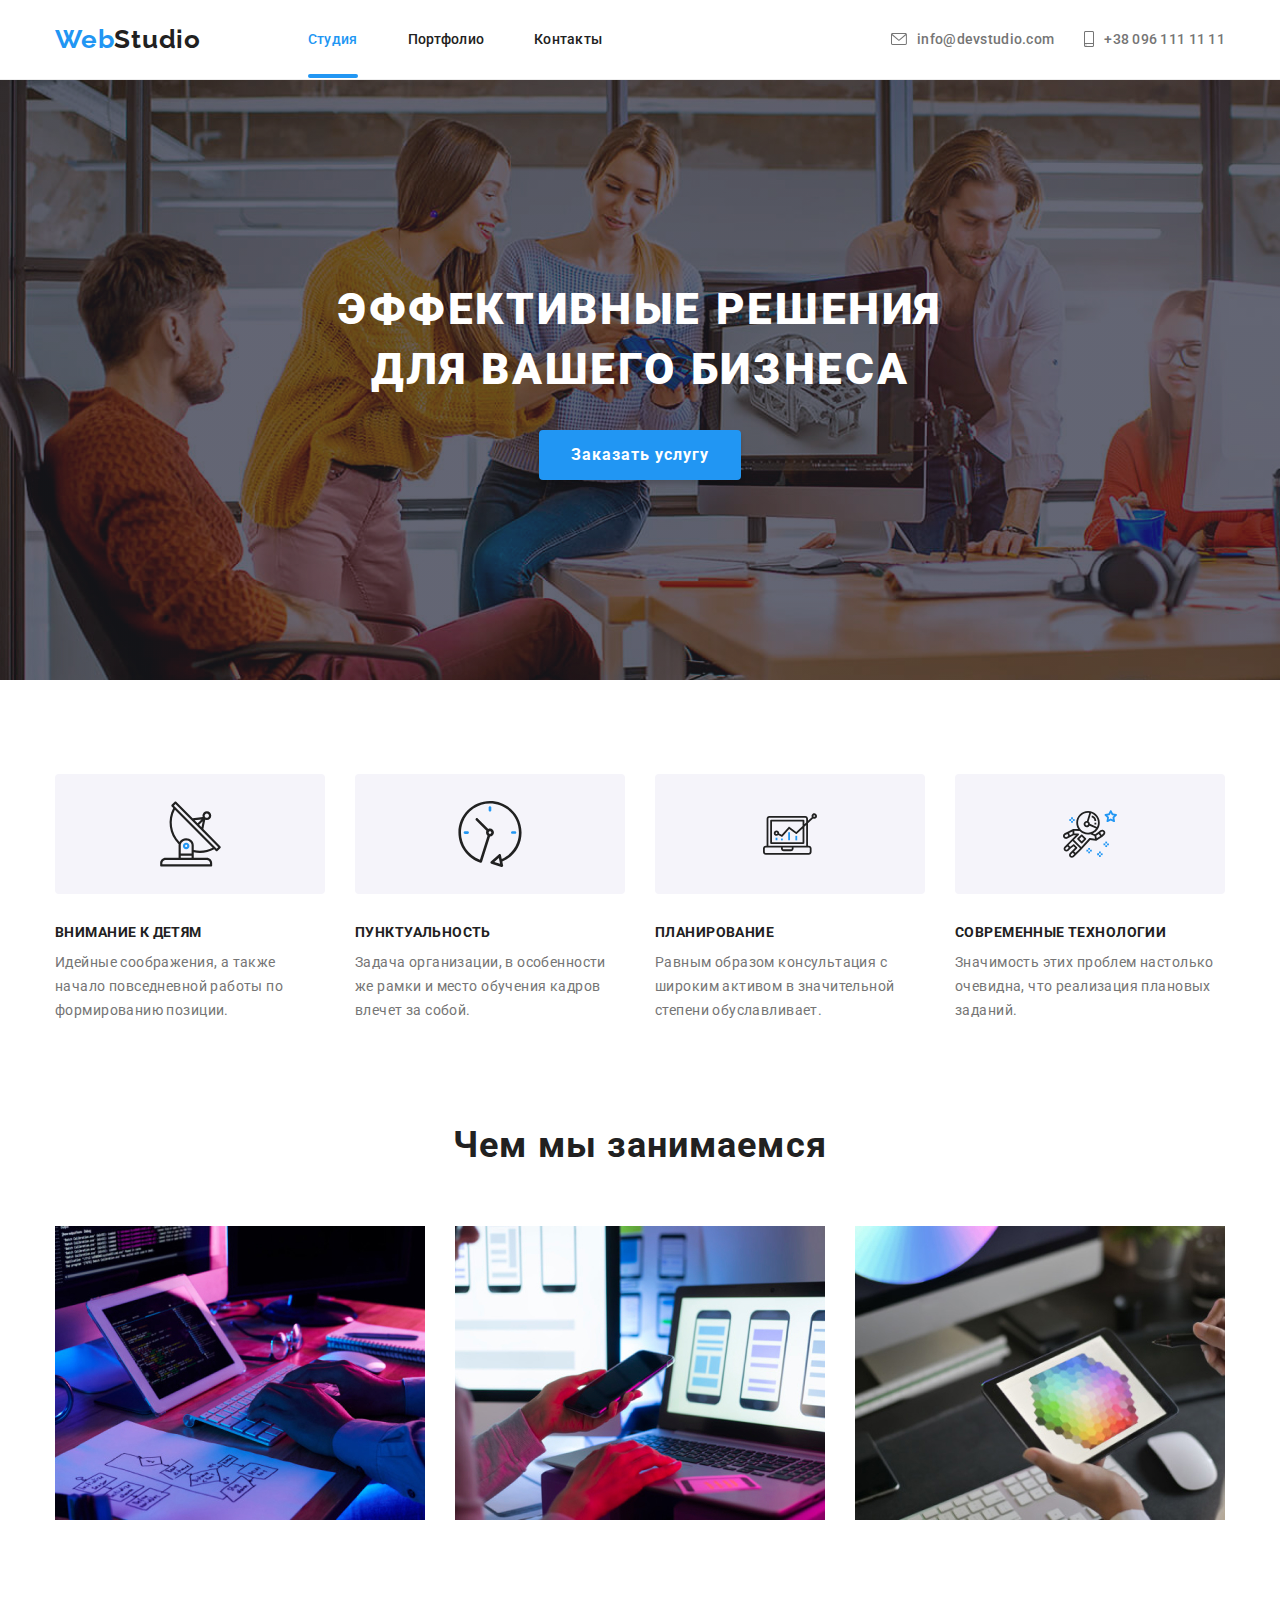
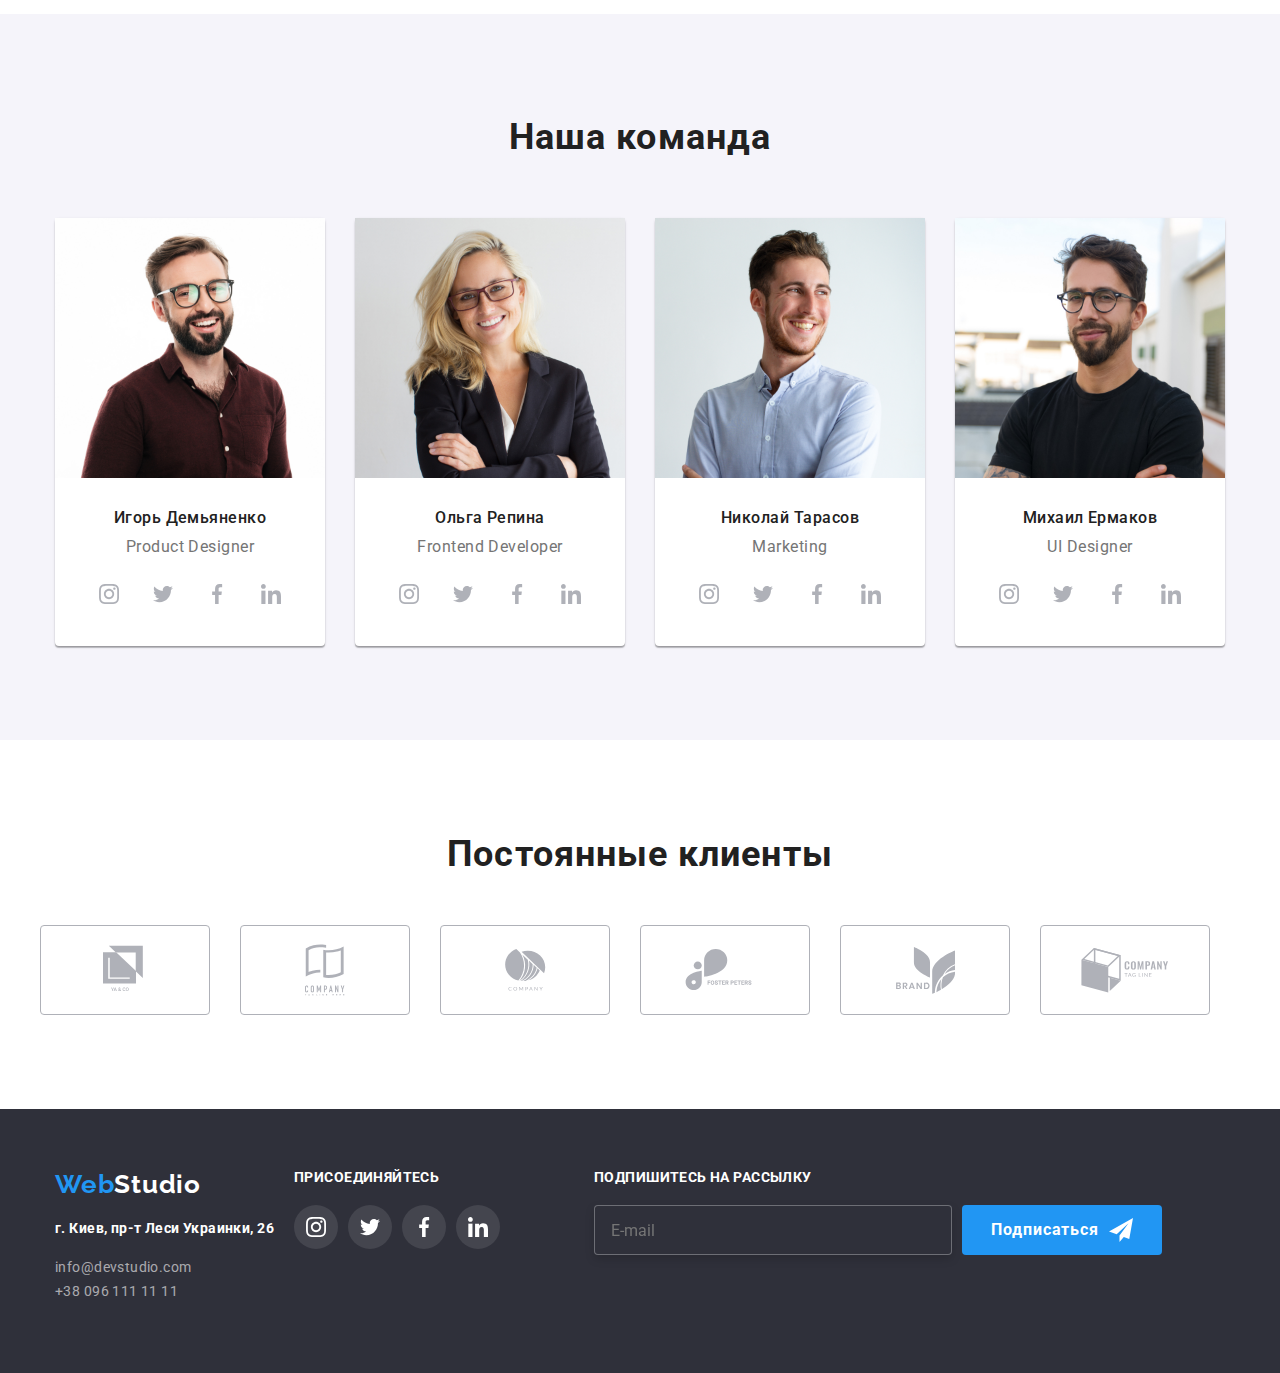
==== commit fbccc0bf: "some fixes" ====
--- a/index.html
+++ b/index.html
@@ -1,134 +1,157 @@
-  <!DOCTYPE html>
+<!DOCTYPE html>
 <html lang="ru">
-  <!--настройки-->
   <head>
     <meta charset="UTF-8" />
     <meta name="viewport" content="width=device-width, initial-scale=1.0" />
     <title>главная</title>
-
     <link
-    href="https://fonts.googleapis.com/css2?family=Raleway:wght@700&family=Roboto:wght@400;500;700;900&display=swap"
-    rel="stylesheet"/>
-    <link rel="stylesheet" href="./css/main.min.css"/>
+      href="https://fonts.googleapis.com/css2?family=Raleway:wght@700&family=Roboto:wght@400;500;700;900&display=swap"
+      rel="stylesheet"
+    />
+    <link rel="stylesheet" href="./css/main.min.css" />
   </head>
 
+  <!---Шапка-->
   <body>
-      <!---Шапка-->
-      <header class="header">
-        <div class="container">
-          <nav class="navigation">
-            <a class="logo " href="index.html"> Web<span class="navigation-logo-color ">Studio</span></a>
-  
-            <ul class="navigation-list lis">
-              <li>
-                <a class="navigation-list-link  current" href="./index.html">Студия</a>
-              </li>
-              <li >
-                <a class="navigation-list-link  " href="./portfolio.html" >Портфолио</a>
-              </li>
-              <li >
-                <a class="navigation-list-link " href="">Контакты</a>
-              </li>
-            </ul>
-            
-           
-            <ul class="communication">
-              
-              <li>
-                <a href="mailto:info@devstudio.com" class="main-mail">
-                      <svg class="communication-icon" width="16px" height="12px">
-                          <use xlink:href="./img/sprite.svg#icon-envelope">
-                          </use>
-                      </svg>info@devstudio.com</a>
-              </li>
-             
-              <li><a href="tel:+380961111111" class="main-tel">
-                      <svg class="communication-icon" width="10" height="16">
-                          <use xlink:href="./img/sprite.svg#icon-Vector">
-                          </use>
-                      </svg>
-                      +38 096 111 11 11
-                  </a></li>
+    <header class="header">
+      <div class="container">
+        <nav class="navigation">
+          <a class="logo" href="index.html">
+            Web<span class="navigation-logo-color">Studio</span>
+          </a>
+          <ul class="navigation-list">
+            <li>
+              <a class="navigation-list-link current" href="./index.html">
+                Студия
+              </a>
+            </li>
+            <li>
+              <a class="navigation-list-link" href="./portfolio.html">
+                Портфолио
+              </a>
+            </li>
+            <li>
+              <a class="navigation-list-link" href="">Контакты</a>
+            </li>
+          </ul>
+          <ul class="communication">
+            <li>
+              <a href="mailto:info@devstudio.com" class="main-mail">
+                <svg class="communication-icon" width="16px" height="12px">
+                  <use xlink:href="./img/sprite.svg#icon-envelope"></use>
+                </svg>
+                info@devstudio.com
+              </a>
+            </li>
+
+            <li>
+              <a href="tel:+380961111111" class="main-tel">
+                <svg class="communication-icon" width="10" height="16">
+                  <use xlink:href="./img/sprite.svg#icon-Vector"></use>
+                </svg>
+                +38 096 111 11 11
+              </a>
+            </li>
           </ul>
         </nav>
-        </div>
-      </header>
-      
+      </div>
+    </header>
     <main>
-      <!---Основная информация-->
-      <!---кнопкая-->
-     
       <section class="about">
-         <div class="container">
-        <h1 class="about-title">ЭФФEКТИВНЫЕ РЕШЕНИЯ <br> ДЛЯ ВАШЕГО БИЗНЕСА</h1>
-        <button class="modal-btn" type="button" data-modal-open>Заказать услугу</button>
-        <div class="backdrop is-hidden" data-modal>
-          <div class="modal">
-            <button data-modal-close class="button-modal">              
-              <svg class="button-modal-svg">
-                <use href="./img/sprite.svg#icon-close"></use>
-              </svg>
-            </button>
-            <p class="modal-text">Оставьте свои данные, мы вам перезвоним</p>
-
-            <form action="#" class="form-information">
-              <label  class="form__name">
-                Имя
-                <span class="modal-form-wraper">
-              <input type="text" name="user-name" class="contact-form-input " required> 
-              <svg class="modal-form-svg">
-                <use href="./img/sprite.svg#icon-piple "></use>
-              </svg>
-               </span>
-            </label>
-
-            <label  class="form__name">
-              Телефон
-              <span class="modal-form-wraper">
-            <input type="tel" name="user-phone" class="contact-form-input " required> 
-            <svg class="modal-form-svg">
-              <use href="./img/sprite.svg#icon-tel "></use>
-            </svg>
-          </span>
-          </label>
-
-          <label  class="form__name">
-           Почта
-           <span class="modal-form-wraper"> 
-          <input type="email" name="user-email" class="contact-form-input " required> 
-          <svg class="modal-form-svg">
-            <use href="./img/sprite.svg#icon-konv "></use>
-          </svg>
-        </span>
-        </label>
-       <p class="form__name">Комментарий</p>
-       <textarea  name="Комментарий" class="contact-form-masseger" placeholder="Введите текст"></textarea>
-      <label class="checkbox-label">
-        <input type="checkbox" name="policy" class="checkbox">
-        <span class="checkbox-icon"></span>
-        Соглашаюсь с рассылкой и принимаю <a href="#" class="modal-form-conditions">Условия договора</a>
-</label>
-              <div class="contact-form-input-wraper">
-                <button  type="submit" class="contact-form-btn"> Отправить</button>
-              </div>
-            </form>
-            
+        <div class="container">
+          <h1 class="about-title">
+            ЭФФEКТИВНЫЕ РЕШЕНИЯ
+            <br />
+            ДЛЯ ВАШЕГО БИЗНЕСА
+          </h1>
+          <button class="modal-btn" type="button" data-modal-open>
+            Заказать услугу
+          </button>
+          <div class="backdrop is-hidden" data-modal>
+            <div class="modal">
+              <button data-modal-close class="button-modal">
+                <svg class="button-modal-svg">
+                  <use href="./img/sprite.svg#icon-close"></use>
+                </svg>
+              </button>
+              <p class="modal-text">Оставьте свои данные, мы вам перезвоним</p>
+
+              <form action="#" class="form-information">
+                <label class="form__name">
+                  Имя
+                  <span class="modal-form-wraper">
+                    <input
+                      type="text"
+                      name="user-name"
+                      class="contact-form-input"
+                      required
+                    />
+                    <svg class="modal-form-svg">
+                      <use href="./img/sprite.svg#icon-piple "></use>
+                    </svg>
+                  </span>
+                </label>
+
+                <label class="form__name">
+                  Телефон
+                  <span class="modal-form-wraper">
+                    <input
+                      type="tel"
+                      name="user-phone"
+                      class="contact-form-input"
+                      required
+                    />
+                    <svg class="modal-form-svg">
+                      <use href="./img/sprite.svg#icon-tel "></use>
+                    </svg>
+                  </span>
+                </label>
+
+                <label class="form__name">
+                  Почта
+                  <span class="modal-form-wraper">
+                    <input
+                      type="email"
+                      name="user-email"
+                      class="contact-form-input"
+                      required
+                    />
+                    <svg class="modal-form-svg">
+                      <use href="./img/sprite.svg#icon-konv "></use>
+                    </svg>
+                  </span>
+                </label>
+                <p class="form__name">Комментарий</p>
+                <textarea
+                  name="Комментарий"
+                  class="contact-form-masseger"
+                  placeholder="Введите текст"
+                ></textarea>
+                <label class="checkbox-label">
+                  <input type="checkbox" name="policy" class="checkbox" />
+                  <span class="checkbox-icon"></span>
+                  Соглашаюсь с рассылкой и принимаю
+                  <a href="#" class="modal-form-conditions">Условия договора</a>
+                </label>
+                <div class="contact-form-input-wraper">
+                  <button type="submit" class="contact-form-btn">
+                    Отправить
+                  </button>
+                </div>
+              </form>
+            </div>
           </div>
         </div>
-       </div>
       </section>
-   
-<!---функции-->
-  <section class="about-function">
+      <section class="about-function">
         <div class="container">
-          
           <ul class="about-list">
             <li class="about-list-item">
               <div class="icon">
-              <svg class="about-icon" width="65px" height="70px">
-               <use href="./img/sprite.svg#icon-Vector1"></use>
-              </svg>
-            </div>
+                <svg class="about-icon" width="65px" height="70px">
+                  <use href="./img/sprite.svg#icon-Vector1"></use>
+                </svg>
+              </div>
               <h3 class="title">ВНИМАНИЕ К ДЕТЯМ</h3>
               <p class="subtitle-light-theme">
                 Идейные соображения, а также начало повседневной работы по
@@ -138,9 +161,9 @@
 
             <li class="about-list-item">
               <div class="icon">
-              <svg class="about-icon" width="66px" height="70px">
-                <use href="./img/sprite.svg#icon-Vector2"></use>
-               </svg>
+                <svg class="about-icon" width="66px" height="70px">
+                  <use href="./img/sprite.svg#icon-Vector2"></use>
+                </svg>
               </div>
               <h3 class="title">ПУНКТУАЛЬНОСТЬ</h3>
               <p class="subtitle-light-theme">
@@ -151,9 +174,9 @@
 
             <li class="about-list-item">
               <div class="icon">
-              <svg class="about-icon" width="70px" height="54px">
-                <use href="./img/sprite.svg#icon-Vector3"></use>
-               </svg>
+                <svg class="about-icon" width="70px" height="54px">
+                  <use href="./img/sprite.svg#icon-Vector3"></use>
+                </svg>
               </div>
               <h3 class="title">ПЛАНИРОВАНИЕ</h3>
               <p class="subtitle-light-theme">
@@ -164,9 +187,9 @@
 
             <li class="about-list-item">
               <div class="icon">
-              <svg class="about-icon" width="54px" height="60px">
-                <use href="./img/sprite.svg#icon-Vector4"></use>
-               </svg>
+                <svg class="about-icon" width="54px" height="60px">
+                  <use href="./img/sprite.svg#icon-Vector4"></use>
+                </svg>
               </div>
               <h3 class="title">СОВРЕМЕННЫЕ ТЕХНОЛОГИИ</h3>
               <p class="subtitle-light-theme">
@@ -176,397 +199,362 @@
             </li>
           </ul>
         </div>
-      </section>     
-  
-    <!---чем ми занимаемся-->
-    <section class="about-hero">
-      <div class="container">
-        <div class="hero-left-side">
-          <h2 class="title-hero">Чем мы занимаемся</h2>
-
-          <ul class="social-links">
-          
-            <li class="social-links-item">
-              <img
-                class="hero-list-img"
-                src="./img/job/img1.jpg"
-                alt="клавиатура"
-                width="370"
-              />
-            </li>
-
-            <li class="social-links-item">
-              <img
-                class="hero-list-img"
-                src="./img/job/img2.jpg"
-                alt="монитор"
-                width="370"
-              />
-            </li>
-
-            <li class="social-links-item">
-              <img
-                class="hero-list-img"
-                src="./img/job/img3.jpg"
-                alt="планшет"
-                width="370"
-              />
-            </li>
-          </ul>
-        </div> 
-      </div>
       </section>
-   
-<!---наша команда-->
-
+
+      <!---чем ми занимаемся-->
+      <section class="about-hero">
+        <div class="container">
+          <div class="hero-left-side">
+            <h2 class="title-hero">Чем мы занимаемся</h2>
+
+            <ul class="social-links">
+              <li class="social-links-item">
+                <img
+                  class="hero-list-img"
+                  src="./img/job/img1.jpg"
+                  alt="клавиатура"
+                  width="370"
+                />
+              </li>
+
+              <li class="social-links-item">
+                <img
+                  class="hero-list-img"
+                  src="./img/job/img2.jpg"
+                  alt="монитор"
+                  width="370"
+                />
+              </li>
+
+              <li class="social-links-item">
+                <img
+                  class="hero-list-img"
+                  src="./img/job/img3.jpg"
+                  alt="планшет"
+                  width="370"
+                />
+              </li>
+            </ul>
+          </div>
+        </div>
+      </section>
       <section class="comand">
         <div class="container">
-        <div class="comand-left-side">
-          <h2 class="title-hero">Наша команда</h2>
-
-          <ul class="comand-social-links">
-  <li class="comand-links-item">
-              <img
-                class="comand-list-img"
-                src="./img/comand/img4.jpg"
-                alt="фото"
-                width="270"
-              />
-              <h3 class="comand-title-hero">Игорь Демьяненко</h3>
-              <p class="comand-light">Product Designer</p>
-
-              <ul class="ssocial-masters">
-                <li class="networks">
-                 <a href="" class="social-networks">
-                   <svg class="social-networks-svg">
-                     <use href="./img/sprite.svg#icon-instagram"></use>
-                   </svg>
-                 </a>
-                </li>
-
-                  <li class="networks">
-                   <a href="" class="social-networks">
-                     <svg class="social-networks-svg">
-                       <use href="./img/sprite.svg#icon-twitter"></use>
-                     </svg>
-                   </a>
-                  </li>
-
-                  
-                    <li class="networks">
-                     <a href="" class="social-networks">
-                       <svg class="social-networks-svg">
-                         <use href="./img/sprite.svg#icon-facebook"></use>
-                       </svg>
-                     </a>
-                    </li>
-
-                   
-                      <li class="networks">
-                       <a href="" class="social-networks">
-                         <svg class="social-networks-svg">
-                           <use href="./img/sprite.svg#icon-linkedin"></use>
-                         </svg>
-                       </a>
-                      </li>
-              </ul>
-
-            <li class="comand-links-item">
-              <img
-                class="comand-list-img"
-                src="./img/comand/img5.jpg"
-                alt="фото"
-                width="270"
-              />
-              <h3 class="comand-title-hero">Ольга Репина</h3>
-              <p class="comand-light">Frontend Developer</p>
-
-              <ul class="ssocial-masters">
-                <li class="networks">
-                 <a href="" class="social-networks">
-                   <svg class="social-networks-svg">
-                     <use href="./img/sprite.svg#icon-instagram"></use>
-                   </svg>
-                 </a>
-                </li>
-
-                  <li class="networks">
-                   <a href="" class="social-networks">
-                     <svg class="social-networks-svg">
-                       <use href="./img/sprite.svg#icon-twitter"></use>
-                     </svg>
-                   </a>
-                  </li>
-
-                  
-                    <li class="networks">
-                     <a href="" class="social-networks">
-                       <svg class="social-networks-svg">
-                         <use href="./img/sprite.svg#icon-facebook"></use>
-                       </svg>
-                     </a>
-                    </li>
-
-                   
-                      <li class="networks">
-                       <a href="" class="social-networks">
-                         <svg class="social-networks-svg">
-                           <use href="./img/sprite.svg#icon-linkedin"></use>
-                         </svg>
-                       </a>
-                      </li>
-              </ul>
-
-            </li>
-
-            <li class="comand-links-item">
-              <img
-                class="comand-list-img"
-                src="./img/comand/img6.jpg"
-                alt="фото"
-                width="270"
-              />
-              <h3 class="comand-title-hero">Николай Тарасов</h3>
-              <p class="comand-light">Marketing</p>
-
-              <ul class="ssocial-masters">
-                <li class="networks">
-                 <a href="" class="social-networks">
-                   <svg class="social-networks-svg">
-                     <use href="./img/sprite.svg#icon-instagram"></use>
-                   </svg>
-                 </a>
-                </li>
-
-                  <li class="networks">
-                   <a href="" class="social-networks">
-                     <svg class="social-networks-svg">
-                       <use href="./img/sprite.svg#icon-twitter"></use>
-                     </svg>
-                   </a>
-                  </li>
-
-                  
-                    <li class="networks">
-                     <a href="" class="social-networks">
-                       <svg class="social-networks-svg">
-                         <use href="./img/sprite.svg#icon-facebook"></use>
-                       </svg>
-                     </a>
-                    </li>
-
-                   
-                      <li class="networks">
-                       <a href="" class="social-networks">
-                         <svg class="social-networks-svg">
-                           <use href="./img/sprite.svg#icon-linkedin"></use>
-                         </svg>
-                       </a>
-                      </li>
-              </ul>
-
-            </li>
-
-            <li class="comand-links-item">
-              <img
-                class="comand-list-img"
-                src="./img/comand/img7.jpg"
-                alt="фото"
-                width="270"
-              />
-              <h3 class="comand-title-hero">Михаил Ермаков</h3>
-              <p class="comand-light">UI Designer</p>
-
-              <ul class="ssocial-masters">
-                <li class="networks">
-                 <a href="" class="social-networks">
-                   <svg class="social-networks-svg">
-                     <use href="./img/sprite.svg#icon-instagram"></use>
-                   </svg>
-                 </a>
-                </li>
-
-                  <li class="networks">
-                   <a href="" class="social-networks">
-                     <svg class="social-networks-svg">
-                       <use href="./img/sprite.svg#icon-twitter"></use>
-                     </svg>
-                   </a>
-                  </li>
-
-                  
-                    <li class="networks">
-                     <a href="" class="social-networks">
-                       <svg class="social-networks-svg">
-                         <use href="./img/sprite.svg#icon-facebook"></use>
-                       </svg>
-                     </a>
-                    </li>
-
-                   
-                      <li class="networks">
-                       <a href="" class="social-networks">
-                         <svg class="social-networks-svg">
-                           <use href="./img/sprite.svg#icon-linkedin"></use>
-                         </svg>
-                       </a>
-                      </li>
-              </ul>
-
-            </li>
-            </li>
-          </ul>
-        </div> 
-      </div>
+          <div class="comand-left-side">
+            <h2 class="title-hero">Наша команда</h2>
+            <ul class="comand-social-links">
+              <li class="comand-links-item">
+                <img
+                  class="comand-list-img"
+                  src="./img/comand/img4.jpg"
+                  alt="фото"
+                  width="270"
+                />
+                <h3 class="comand-title-hero">Игорь Демьяненко</h3>
+                <p class="comand-light">Product Designer</p>
+                <ul class="ssocial-masters">
+                  <li class="networks">
+                    <a href="" class="social-networks">
+                      <svg class="social-networks-svg">
+                        <use href="./img/sprite.svg#icon-instagram"></use>
+                      </svg>
+                    </a>
+                  </li>
+
+                  <li class="networks">
+                    <a href="" class="social-networks">
+                      <svg class="social-networks-svg">
+                        <use href="./img/sprite.svg#icon-twitter"></use>
+                      </svg>
+                    </a>
+                  </li>
+
+                  <li class="networks">
+                    <a href="" class="social-networks">
+                      <svg class="social-networks-svg">
+                        <use href="./img/sprite.svg#icon-facebook"></use>
+                      </svg>
+                    </a>
+                  </li>
+
+                  <li class="networks">
+                    <a href="" class="social-networks">
+                      <svg class="social-networks-svg">
+                        <use href="./img/sprite.svg#icon-linkedin"></use>
+                      </svg>
+                    </a>
+                  </li>
+                </ul>
+              </li>
+              <li class="comand-links-item">
+                <img
+                  class="comand-list-img"
+                  src="./img/comand/img5.jpg"
+                  alt="фото"
+                  width="270"
+                />
+                <h3 class="comand-title-hero">Ольга Репина</h3>
+                <p class="comand-light">Frontend Developer</p>
+                <ul class="ssocial-masters">
+                  <li class="networks">
+                    <a href="" class="social-networks">
+                      <svg class="social-networks-svg">
+                        <use href="./img/sprite.svg#icon-instagram"></use>
+                      </svg>
+                    </a>
+                  </li>
+
+                  <li class="networks">
+                    <a href="" class="social-networks">
+                      <svg class="social-networks-svg">
+                        <use href="./img/sprite.svg#icon-twitter"></use>
+                      </svg>
+                    </a>
+                  </li>
+
+                  <li class="networks">
+                    <a href="" class="social-networks">
+                      <svg class="social-networks-svg">
+                        <use href="./img/sprite.svg#icon-facebook"></use>
+                      </svg>
+                    </a>
+                  </li>
+
+                  <li class="networks">
+                    <a href="" class="social-networks">
+                      <svg class="social-networks-svg">
+                        <use href="./img/sprite.svg#icon-linkedin"></use>
+                      </svg>
+                    </a>
+                  </li>
+                </ul>
+              </li>
+              <li class="comand-links-item">
+                <img
+                  class="comand-list-img"
+                  src="./img/comand/img6.jpg"
+                  alt="фото"
+                  width="270"
+                />
+                <h3 class="comand-title-hero">Николай Тарасов</h3>
+                <p class="comand-light">Marketing</p>
+
+                <ul class="ssocial-masters">
+                  <li class="networks">
+                    <a href="" class="social-networks">
+                      <svg class="social-networks-svg">
+                        <use href="./img/sprite.svg#icon-instagram"></use>
+                      </svg>
+                    </a>
+                  </li>
+
+                  <li class="networks">
+                    <a href="" class="social-networks">
+                      <svg class="social-networks-svg">
+                        <use href="./img/sprite.svg#icon-twitter"></use>
+                      </svg>
+                    </a>
+                  </li>
+
+                  <li class="networks">
+                    <a href="" class="social-networks">
+                      <svg class="social-networks-svg">
+                        <use href="./img/sprite.svg#icon-facebook"></use>
+                      </svg>
+                    </a>
+                  </li>
+
+                  <li class="networks">
+                    <a href="" class="social-networks">
+                      <svg class="social-networks-svg">
+                        <use href="./img/sprite.svg#icon-linkedin"></use>
+                      </svg>
+                    </a>
+                  </li>
+                </ul>
+              </li>
+              <li class="comand-links-item">
+                <img
+                  class="comand-list-img"
+                  src="./img/comand/img7.jpg"
+                  alt="фото"
+                  width="270"
+                />
+                <h3 class="comand-title-hero">Михаил Ермаков</h3>
+                <p class="comand-light">UI Designer</p>
+
+                <ul class="ssocial-masters">
+                  <li class="networks">
+                    <a href="" class="social-networks">
+                      <svg class="social-networks-svg">
+                        <use href="./img/sprite.svg#icon-instagram"></use>
+                      </svg>
+                    </a>
+                  </li>
+
+                  <li class="networks">
+                    <a href="" class="social-networks">
+                      <svg class="social-networks-svg">
+                        <use href="./img/sprite.svg#icon-twitter"></use>
+                      </svg>
+                    </a>
+                  </li>
+
+                  <li class="networks">
+                    <a href="" class="social-networks">
+                      <svg class="social-networks-svg">
+                        <use href="./img/sprite.svg#icon-facebook"></use>
+                      </svg>
+                    </a>
+                  </li>
+
+                  <li class="networks">
+                    <a href="" class="social-networks">
+                      <svg class="social-networks-svg">
+                        <use href="./img/sprite.svg#icon-linkedin"></use>
+                      </svg>
+                    </a>
+                  </li>
+                </ul>
+              </li>
+            </ul>
+          </div>
+        </div>
       </section>
 
       <section class="clients">
         <div class="container">
-        <h2 class="clients-title">Постоянные клиенты</h2>
-
-        <ul class="clients-icon">
-
-          <li class="clients-icon-logo">
-            <a href="#">
-            <svg class="logo-svg" width="44px" height="50px">
-            <use href="./img/sprite.svg#icon-logo1"></use>
-           </svg>
-          </a>
-          </li>
-
-
-          <li class="clients-icon-logo">
-            <a href="#">
-            <svg class="logo-svg" width="40px" height="52px">
-            <use href="./img/sprite.svg#icon-logo2"></use>
-           </svg>
-          </a>
-        </li>
-           
-        
-          <li class="clients-icon-logo">
-            <a href="#">
-            <svg class="logo-svg" width="41px" height="42px">
-            <use href="./img/sprite.svg#icon-logo3"></use>
-           </svg>
-          </a>
-          </li>
-
-
-           
-          <li class="clients-icon-logo">
-            <a href="#">
-            <svg class="logo-svg" width="80px" height="42px">
-            <use href="./img/sprite.svg#icon-logo4"></use>
-           </svg>
-          </a>
-        </li>
-
-
-           
-          <li class="clients-icon-logo">
-            <a href="#">
-            <svg class="logo-svg" width="59px" height="47px">
-            <use href="./img/sprite.svg#icon-logo5"></use>
-           </svg>
-            </a>
-          </li>
-
-
-           
-          <li class="clients-icon-logo">
-            <a href="#">
-            <svg class="logo-svg" width="88px" height="45px">
-            <use href="./img/sprite.svg#icon-logo6"></use>
-           </svg>
-          </a>
-        </li>
-        </ul>
+          <h2 class="clients-title">Постоянные клиенты</h2>
+          <ul class="clients-icon">
+            <li class="clients-icon-logo">
+              <a href="#">
+                <svg class="logo-svg" width="44px" height="50px">
+                  <use href="./img/sprite.svg#icon-logo1"></use>
+                </svg>
+              </a>
+            </li>
+
+            <li class="clients-icon-logo">
+              <a href="#">
+                <svg class="logo-svg" width="40px" height="52px">
+                  <use href="./img/sprite.svg#icon-logo2"></use>
+                </svg>
+              </a>
+            </li>
+
+            <li class="clients-icon-logo">
+              <a href="#">
+                <svg class="logo-svg" width="41px" height="42px">
+                  <use href="./img/sprite.svg#icon-logo3"></use>
+                </svg>
+              </a>
+            </li>
+
+            <li class="clients-icon-logo">
+              <a href="#">
+                <svg class="logo-svg" width="80px" height="42px">
+                  <use href="./img/sprite.svg#icon-logo4"></use>
+                </svg>
+              </a>
+            </li>
+
+            <li class="clients-icon-logo">
+              <a href="#">
+                <svg class="logo-svg" width="59px" height="47px">
+                  <use href="./img/sprite.svg#icon-logo5"></use>
+                </svg>
+              </a>
+            </li>
+
+            <li class="clients-icon-logo">
+              <a href="#">
+                <svg class="logo-svg" width="88px" height="45px">
+                  <use href="./img/sprite.svg#icon-logo6"></use>
+                </svg>
+              </a>
+            </li>
+          </ul>
         </div>
       </section>
-
     </main>
-<!---подвал-->
-<footer>
-  <!---логотип-->
-  <section class="footer"> 
-    <div class="container">
-      <div  class="flex">
-      <div class="title-adress">
-    <a class="logo link" href="index.html"> Web<span class="logo-color link">Studio</span></a>
- 
-  <!--адрес-->
- 
-    <address>
-      <p class="adress">г. Киев, пр-т Леси Украинки, 26</p>
-    <ul class="section-adress">
-      <li>
-        <a href="" class="section-adress link"> info@devstudio.com</a>
-      </li>
-      <li><a href="" class="section-adress link"> +38 096 111 11 11</a></li>
-    </ul>
-  </address>
-</div>
-  <div class="footer-social">
-    <p>ПРИСОЕДИНЯЙТЕСЬ</p>
-    <ul class="ssocial-masters">
-      <li class="networks">
-       <a href="" class="social-networks">
-         <svg class="social-networks-svg-footer">
-           <use href="./img/sprite.svg#icon-instagram"></use>
-         </svg>
-       </a>
-      </li>
-
-        <li class="networks">
-         <a href="" class="social-networks">
-           <svg class="social-networks-svg-footer">
-             <use href="./img/sprite.svg#icon-twitter"></use>
-           </svg>
-         </a>
-        </li>
-
-        
-          <li class="networks">
-           <a href="" class="social-networks">
-             <svg class="social-networks-svg-footer">
-               <use href="./img/sprite.svg#icon-facebook"></use>
-             </svg>
-           </a>
-          </li>
-
-         
-            <li class="networks">
-             <a href="" class="social-networks">
-               <svg class="social-networks-svg-footer">
-                 <use href="./img/sprite.svg#icon-linkedin"></use>
-               </svg>
-             </a>
-            </li>
-    </ul>
-  </div>
-
-  <div class="subscription">
-  <form class="subscription-form">
-  <p>ПOДПИШИТЕСЬ НА РАССЫЛКУ</p>
-  <label >
-    <input class="subscription-email" type="email" placeholder="E-mail">
-  </label>
-
-  <button type="sumbit" class="subscription-button"> Подписаться
-    <svg class="icon-subscription-button"  width="24" height="24">
-      <use xlink:href="./img/sprite.svg#icon-icon-send "></use>
-    </svg>
-  </button>
-  </form>
-  </div>
-   </div>
-
-</div>
-  </section>
-
-</footer>
+    <footer class="footer">
+      <div class="container">
+        <div class="flex">
+          <div class="title-adress">
+            <a class="logo link" href="index.html">
+              Web<span class="logo-color link">Studio</span>
+            </a>
+            <address>
+              <p class="adress">г. Киев, пр-т Леси Украинки, 26</p>
+              <ul class="section-adress">
+                <li>
+                  <a href="" class="section-adress link">info@devstudio.com</a>
+                </li>
+                <li>
+                  <a href="" class="section-adress link">+38 096 111 11 11</a>
+                </li>
+              </ul>
+            </address>
+          </div>
+
+          <div class="footer-social">
+            <p>ПРИСОЕДИНЯЙТЕСЬ</p>
+            <ul class="ssocial-masters">
+              <li class="networks">
+                <a href="" class="social-networks">
+                  <svg class="social-networks-svg-footer">
+                    <use href="./img/sprite.svg#icon-instagram"></use>
+                  </svg>
+                </a>
+              </li>
+
+              <li class="networks">
+                <a href="" class="social-networks">
+                  <svg class="social-networks-svg-footer">
+                    <use href="./img/sprite.svg#icon-twitter"></use>
+                  </svg>
+                </a>
+              </li>
+
+              <li class="networks">
+                <a href="" class="social-networks">
+                  <svg class="social-networks-svg-footer">
+                    <use href="./img/sprite.svg#icon-facebook"></use>
+                  </svg>
+                </a>
+              </li>
+              <li class="networks">
+                <a href="" class="social-networks">
+                  <svg class="social-networks-svg-footer">
+                    <use href="./img/sprite.svg#icon-linkedin"></use>
+                  </svg>
+                </a>
+              </li>
+            </ul>
+          </div>
+
+          <div class="subscription">
+            <form class="subscription-form">
+              <p>ПOДПИШИТЕСЬ НА РАССЫЛКУ</p>
+              <label>
+                <input
+                  class="subscription-email"
+                  type="email"
+                  placeholder="E-mail"
+                />
+              </label>
+
+              <button type="sumbit" class="subscription-button">
+                Подписаться
+                <svg class="icon-subscription-button" width="24" height="24">
+                  <use xlink:href="./img/sprite.svg#icon-icon-send "></use>
+                </svg>
+              </button>
+            </form>
+          </div>
+        </div>
+      </div>
+    </footer>
     <script src="./js/modal.js"></script>
   </body>
 </html>
- --- a/css/main.min.css
+++ b/css/main.min.css
@@ -1,3 +1,3 @@
 /*! modern-normalize v1.0.0 | MIT License | https://github.com/sindresorhus/modern-normalize */ul{list-style:none;margin:0;padding:0}a{text-decoration:none}*{margin:0;padding:0}code,kbd,samp,pre{font-family:'Open Sans', sans-serif;font-size:1em}*,*::before,*::after{-webkit-box-sizing:border-box;box-sizing:border-box}:root{-moz-tab-size:4;-o-tab-size:4;tab-size:4}html{line-height:1.15;-webkit-text-size-adjust:100%}body{margin:0;padding:0}body{font-family:system-ui,-apple-system,"Segoe UI",Roboto,Helvetica,Arial,sans-serif,"Apple Color Emoji","Segoe UI Emoji"}hr{height:0;color:inherit}abbr[title]{-webkit-text-decoration:underline dotted;text-decoration:underline dotted}b,strong{font-weight:bolder}small{font-size:80%}sub,sup{font-size:75%;line-height:0;position:relative;vertical-align:baseline}sub{bottom:-0.25em}sup{top:-0.5em}table{text-indent:0;border-color:inherit}button,input,optgroup,select,textarea{font-family:inherit;font-size:100%;line-height:1.15;margin:0}address{font-style:normal}button,select{text-transform:none}button,[type='button'],[type='reset'],[type='submit']{-webkit-appearance:button}::-moz-focus-inner{border-style:none;padding:0}:-moz-focusring{outline:1px dotted ButtonText}:-moz-ui-invalid{box-shadow:none}legend{padding:0}progress{vertical-align:baseline}::-webkit-inner-spin-button,::-webkit-outer-spin-button{height:auto}[type='search']{-webkit-appearance:textfield;outline-offset:-2px}::-webkit-search-decoration{-webkit-appearance:none}::-webkit-file-upload-button{-webkit-appearance:button;font:inherit}summary{display:list-item}:root{--page-bg-color: #f9f9fd;--primary-text-color: #212121;--card-set-gap: 15px;--card-shadow: 0px 2px 1px -1px rgba(0, 0, 0, 0.2),
-      0px 1px 1px 0px rgba(0, 0, 0, 0.14), 0px 1px 3px 0px rgba(0, 0, 0, 0.12)}img{display:block;max-width:100%;height:auto}*{margin:0;padding:0;-webkit-box-sizing:border-box;box-sizing:border-box}body{font-family:var(--main-font);font-style:normal;font-weight:400}.container{width:1200px;padding:0 15px;margin:0 auto}.header{background-color:#FFFFFF;border-bottom:1px solid #EEEEEE;position:fixed;width:100%;left:0;right:0;top:0;height:80px;display:-webkit-box;display:-ms-flexbox;display:flex;-webkit-box-align:center;-ms-flex-align:center;align-items:center}.navigation-list-link{position:relative;font-family:Roboto;font-style:normal;font-weight:500;font-size:14px;line-height:1.142;letter-spacing:0.02em;color:#212121;-webkit-transition:0.3s;transition:0.3s;padding:31px 0}.navigation{display:-webkit-box;display:-ms-flexbox;display:flex;-webkit-box-pack:justify;-ms-flex-pack:justify;justify-content:space-between;-webkit-box-align:center;-ms-flex-align:center;align-items:center;padding-top:24px;padding-bottom:25px}.navigation-list{display:-webkit-box;display:-ms-flexbox;display:flex;margin-right:275px}.navigation-list li:nth-child(2){margin-left:50px;margin-right:50px;padding:0}.navigation-list-link :hover,.navigation-list-link :focus{color:#2196F3}.navigation-list-link:hover::after,.navigation-list-link:focus::after{color:#2196F3}.navigation-list-link::after{content:"";position:absolute;bottom:0;left:0;width:100%;height:4px;background-color:#2196F3;-webkit-transition:width,cubic-bezier(0.4, 0, 0.2, 1) 0.25s;transition:width,cubic-bezier(0.4, 0, 0.2, 1) 0.25s;opacity:0}.navigation-logo-color{color:#212121}.current::after{content:"";position:absolute;bottom:0px;left:0;width:100%;height:4px;opacity:1;background-color:#2196F3;border-radius:2px}.current{color:#2196F3}.logo{font-family:Raleway;font-style:normal;font-weight:bold;font-size:26px;line-height:1.192;letter-spacing:0.03em;color:#2196F3;margin-right:93px}.communication{display:-webkit-box;display:-ms-flexbox;display:flex;-webkit-box-align:center;-ms-flex-align:center;align-items:center;-webkit-box-pack:justify;-ms-flex-pack:justify;justify-content:space-between}.main-mail,.main-tel{text-decoration:none;color:#757575;-webkit-transition:0.3s;transition:0.3s;font-family:Roboto;font-size:14px;line-height:16px;letter-spacing:0.02em;display:-webkit-box;display:-ms-flexbox;display:flex;-webkit-box-align:center;-ms-flex-align:center;align-items:center;font-weight:500}.communication .communication-icon{margin-right:10px;fill:#757575;-webkit-transition:0.3s;transition:0.3s}.communication li:nth-child(2){padding-left:30px}ul.communication li:hover a{color:#2196F3}ul.communication li:hover a .communication-icon{fill:#2196F3}ul.communication li a:focus{color:#2196F3}ul.communication li a:focus .communication-icon{fill:#2196F3}.footer{background-color:var(--footer-back);padding-top:60px;padding-bottom:60px}.flex{display:-webkit-box;display:-ms-flexbox;display:flex}.title-adres{margin-right:50px;display:inline-block}.logo-color{color:var(--white-color)}.adress{font-weight:normal;font-size:14px;line-height:1,714;letter-spacing:0.03em;color:var(--white-color);padding-top:20px;padding-bottom:9px}.section-adress{font-weight:normal;font-size:14px;line-height:1.714;letter-spacing:0.03em;color:var(--light-grey);padding-bottom:9px}.footer p{font-weight:bold;font-size:14px;line-height:16px;letter-spacing:0.03em;color:var(--white-color);padding-bottom:20px}.footer-social{margin-bottom:20px;width:206px;margin-right:94px}.social-networks-svg-footer{fill:var(--white-color);height:20px;width:20px}.footer .social-networks:hover .footer .social-networks-svg-footer{fill:var(--white-color)}.section-adress:hover,.section-adress:focus{color:var(--primary-color)}.subscription-form{width:670px}.subscription-email{width:358px;height:50px;left:815px;top:2785px;border:var(--border-grey);-webkit-filter:drop-shadow(0px 4px 4px rgba(0,0,0,0.15));filter:drop-shadow(0px 4px 4px rgba(0,0,0,0.15));border-radius:4px;background-color:var(--footer-back)}.icon-subscription-button{margin-left:10px}.subscription-form input{width:358px;height:50px;padding-left:16px;font-size:16px;border-radius:4px;margin-right:12px}.subscription-button{font-weight:bold;font-size:16px;background-color:var(--primary-color);color:var(--white-color);letter-spacing:0.06em;border:none;border-radius:4px;width:200px;height:50px;display:-webkit-box;display:-ms-flexbox;display:flex;-webkit-box-align:center;-ms-flex-align:center;align-items:center;-webkit-box-pack:center;-ms-flex-pack:center;justify-content:center;margin-top:-50px;margin-right:0;margin-bottom:0px;margin-left:368px}.footer .social-networks:hover,.footer .social-networks-svg-footer{fill:var(--white-color)}.backdrop{position:fixed;display:-webkit-box;display:-ms-flexbox;display:flex;-webkit-box-pack:center;-ms-flex-pack:center;justify-content:center;-webkit-box-align:center;-ms-flex-align:center;align-items:center;width:100%;height:100%;left:0px;top:0px;background-color:rgba(0,0,0,0.2)}.backdrop.is-hidden{visibility:hidden;-webkit-appearance:none;-moz-appearance:none;appearance:none}.modal{position:fixed;margin:0 auto;width:528px;height:581px;background:var(--back-color);-webkit-box-shadow:0px 1px 3px rgba(0,0,0,0.12),0px 1px 1px rgba(0,0,0,0.14),0px 2px 1px rgba(0,0,0,0.2);box-shadow:0px 1px 3px rgba(0,0,0,0.12),0px 1px 1px rgba(0,0,0,0.14),0px 2px 1px rgba(0,0,0,0.2);border-radius:4px;padding:40px}.modal.is-hidden{display:0;pointer-events:none}.button-modal{width:30px;height:30px;background:#FFFFFF;border:1px solid rgba(0,0,0,0.1);-webkit-box-sizing:border-box;box-sizing:border-box;position:absolute;right:8px;top:8px;border-radius:100%}.button-modal-svg{height:11px;width:11px;fill:#AFB1B8}.button-modal-svg:hover{fill:#2196F3}.button-modal-svg:focus{fill:#2196F3}.button-modal-button-modal-svg{-webkit-transition:#2196F3 250ms cubic-bezier(0.4, 0, 0.2, 1);transition:#2196F3 250ms cubic-bezier(0.4, 0, 0.2, 1)}.button-modal:hover .button-modal-svg,.button-modal:focus .button-modal-svg{fill:#2196F3}.modal-text{font-style:normal;font-weight:bold;font-size:20px;line-height:23px;text-align:center;letter-spacing:0.03em;color:#212121;margin:2px}.form__name{font-style:normal;font-weight:normal;font-size:12px;letter-spacing:0.01em;color:#757575}.modal-form-wraper{display:block;position:relative}.contact-form-input{display:block;width:448px;height:40px;background:#FFFFFF;border-radius:4px;-webkit-box-sizing:border-box;box-sizing:border-box;margin-bottom:10px;margin-top:4px;padding:0 32px;border:1px solid rgba(33,33,33,0.2);outline:none;font-style:normal;font-weight:normal;font-size:12px;line-height:1.666px;letter-spacing:0.01em}.contact-form-input:hover ~ .modal-form-svg,.contact-form-input:focus ~ .modal-form-svg{fill:#2196F3}.contact-form-input:hover,.contact-form-input:focus{border:1px solid #2196F3}.backdrop .modal-form-svg{position:absolute;fill:currentColor;width:12px;height:12px;left:12px;top:50%;-webkit-transform:translateY(-50%);transform:translateY(-50%)}.contact-form-masseger{width:448px;height:120px;left:576px;top:518px;border:1px solid rgba(33,33,33,0.2);-webkit-box-sizing:border-box;box-sizing:border-box;border-radius:4px;padding:12px 16px;resize:none;margin:4px 0px 20px;outline:none}.contact-form-masseger:hover,.contact-form-masseger:focus{border-color:#188CE8}.checkbox-label{display:-webkit-box;display:-ms-flexbox;display:flex;-webkit-box-align:center;-ms-flex-align:center;align-items:center;padding-left:12px;padding-right:11px;font-size:14px;line-height:1.71;letter-spacing:0.03em}.modal-form-conditions{color:#2196F3;text-decoration:underline;padding-left:5px}.check-icon{display:inline-block;border:2px solid black;border-radius:4px;width:16px;height:15px;-webkit-transition:fill 250ms var(--cubic),border 250ms var(--cubic),background-color 250ms var(--cubic);transition:fill 250ms var(--cubic),border 250ms var(--cubic),background-color 250ms var(--cubic)}.check-icon use{display:none}.check-icon :hover{border:none}.check-icon :hover use{display:block}.checkbox{position:absolute;width:1px;height:1px;margin:-1px;border:0;padding:0;clip:rect(0 0 0 0);overflow:hidden}.checkbox-icon{display:inline-block;border:2px solid black;border-radius:4px;width:16px;height:15px;margin-right:8px}.contact-form-btn{background:#188CE8;-webkit-box-shadow:0px 4px 4px rgba(0,0,0,0.15);box-shadow:0px 4px 4px rgba(0,0,0,0.15);border-radius:4px;font-style:normal;font-weight:bold;font-size:16px;line-height:1.875;display:-webkit-box;display:-ms-flexbox;display:flex;-webkit-box-align:center;-ms-flex-align:center;align-items:center;text-align:center;letter-spacing:0.06em;color:#FFFFFF;padding:10px 55px;margin:0 auto;margin-top:30px}.contact-form-btn:hover,.contact-form-btn:focus{background:#188CE8;border-color:rgba(0,0,0,0.12)}.box{padding-top:80px}.about-box{background-attachment:var --portfolio-back}.about-box-list{display:-webkit-box;display:-ms-flexbox;display:flex;justify-self:center;-webkit-box-pack:center;-ms-flex-pack:center;justify-content:center;margin-bottom:50px;padding-top:94px}.about-box-list-item{margin-right:8px}.box-modal-btn:hover,.box-modal-btn:focus{color:var --white-color;background-color:var(--primary-color)}.box-modal-btn{font-weight:500;font-size:16px;line-height:1.625;text-align:center;letter-spacing:0.03em;color:var(--text-color);border-radius:4px;padding:6px 22px;border:none}.border-box{padding-bottom:98px}.border-social-links{margin:0;padding:0;display:-webkit-box;display:-ms-flexbox;display:flex;-ms-flex-wrap:wrap;flex-wrap:wrap;list-style:none;margin-left:-30px;margin-top:-30px}.border-links-item{-ms-flex-preferred-size:calc(100% / 3 - 30px);flex-basis:calc(100% / 3 - 30px);margin-left:30px;margin-top:30px}.border-links-item:hover,.border-links-item:focus{-webkit-box-shadow:var(--box-shadow);box-shadow:var(--box-shadow)}.border-title-hero{font-weight:bold;font-size:18px;line-height:36px;letter-spacing:0.06em;color:var(--text-color);margin-bottom:4px}.border-ligh{font-size:16px;line-height:30px;letter-spacing:0.03em;color:var(--grey-color)}.border{padding:20px 24px;border:var(--border-white)}.function-link{width:370px;height:404px;left:215px;top:262px;text-decoration:none;pointer-events:none;display:block}.function{overflow:hidden;position:relative}.function-text{position:absolute;top:0;bottom:0;padding:63px 24px;color:var(--white-color);background-color:var(--primary-color);-webkit-transform:translateY(100%);transform:translateY(100%);-webkit-transition:0.3s;transition:0.3s}.border-links-item:hover .function-text{-webkit-transform:translateY(0%);transform:translateY(0%)}.comentar{font-style:normal;font-size:18px;line-height:1.555;letter-spacing:0.03em;color:var(--white-color)}.comentar:hover{line-height:calc(28 / 18)}.about{margin-top:80px;height:600px;background-image:-webkit-gradient(linear, left top, left bottom, from(rgba(47,48,58,0.4)), to(rgba(47,48,58,0.4))),url(../img/mein/fon.jpg);background-image:linear-gradient(rgba(47,48,58,0.4), rgba(47,48,58,0.4)),url(../img/mein/fon.jpg)}.container-about{width:1200px;height:600px;padding:0 15px;margin:0 auto}.about-title{font-style:normal;font-weight:900;font-size:44px;line-height:1.363;letter-spacing:0.06em;text-transform:uppercase;color:#FFFFFF;padding-top:200px;text-align:center;padding-bottom:30px}.modal-btn{font-style:normal;font-weight:bold;font-size:16px;line-height:30px;display:-webkit-box;display:-ms-flexbox;display:flex;-webkit-box-align:center;-ms-flex-align:center;align-items:center;text-align:center;letter-spacing:0.06em;color:#FFFFFF;background-color:#2196F3;-webkit-box-shadow:0px 4px 4px rgba(0,0,0,0.15);box-shadow:0px 4px 4px rgba(0,0,0,0.15);border-radius:4px;margin:0 auto;padding:10px 32px;margin-bottom:200px;border:none}.about-function{background-color:#FFFFFF;padding-top:94px}.about-list{display:-webkit-box;display:-ms-flexbox;display:flex;margin-left:-30px;margin-top:-30px}.about-list-item{-webkit-box-pack:justify;-ms-flex-pack:justify;justify-content:space-between;-ms-flex-preferred-size:calc(100% / 4 -30px);flex-basis:calc(100% / 4 -30px);margin-left:30px;margin-top:30px}.icon{width:270px;height:120px;background:#F5F4FA;margin-bottom:30px;display:-webkit-box;display:-ms-flexbox;display:flex;-webkit-box-pack:center;-ms-flex-pack:center;justify-content:center;-webkit-box-align:center;-ms-flex-align:center;align-items:center;border-radius:4px;text-align:center;padding:25px 100px}.title{font-style:normal;font-weight:bold;font-size:14px;line-height:1.142;letter-spacing:0.03em;text-transform:uppercase;color:#212121;padding-bottom:10px}.subtitle-light-theme{font-style:normal;font-size:14px;line-height:24px;letter-spacing:0.03em;color:#757575}.about-hero{background-color:#FFFFFF;padding:94px 0px 94px}.title-hero{font-style:normal;font-weight:bold;font-size:36px;line-height:1.666;text-align:center;letter-spacing:0.03em;color:#212121;padding-bottom:50px}.social-links{display:-webkit-box;display:-ms-flexbox;display:flex;-ms-flex-wrap:wrap;flex-wrap:wrap;margin-left:-30px}.social-links-item{-webkit-box-pack:justify;-ms-flex-pack:justify;justify-content:space-between;-ms-flex-preferred-size:calc(100% / 4 -30px);flex-basis:calc(100% / 4 -30px);margin-left:30px}.comand{background-color:#F5F4FA;padding:94px 0px 94px}.comand-social-links{display:-webkit-box;display:-ms-flexbox;display:flex;-ms-flex-wrap:wrap;flex-wrap:wrap;margin-left:-30px}.comand-links-item{background:#FFFFFF;-webkit-box-pack:justify;-ms-flex-pack:justify;justify-content:space-between;-ms-flex-preferred-size:calc(100% / 4 -30px);flex-basis:calc(100% / 4 -30px);margin-left:30px;-webkit-box-shadow:0px 1px 3px rgba(0,0,0,0.12),0px 1px 1px rgba(0,0,0,0.14),0px 2px 1px rgba(0,0,0,0.2);box-shadow:0px 1px 3px rgba(0,0,0,0.12),0px 1px 1px rgba(0,0,0,0.14),0px 2px 1px rgba(0,0,0,0.2);border-radius:4px}.comand-title-hero{font-style:normal;font-weight:500;font-size:16px;line-height:1.187;letter-spacing:0.03em;color:#212121;text-align:center;padding-bottom:10px;padding-top:30px}.comand-light{font-style:normal;font-size:16px;line-height:1.187;letter-spacing:0.03em;color:#757575;text-align:center;padding-bottom:16px}.ssocial-masters{display:-webkit-box;display:-ms-flexbox;display:flex;-webkit-box-pack:center;-ms-flex-pack:center;justify-content:center;padding-bottom:30px}.social-networks-svg{height:20px;width:20px;fill:#AFB1B8}.social-networks{width:44px;height:44px;background-color:rgba(255,255,255,0.1);border-radius:50%;display:-webkit-box;display:-ms-flexbox;display:flex;-webkit-box-pack:center;-ms-flex-pack:center;justify-content:center;-webkit-box-align:center;-ms-flex-align:center;align-items:center}.social-networks:hover,.social-networks:focus{background-color:#2196F3}.social-networks:hover .social-networks-svg{fill:#FFFFFF}.social-networks:focus .social-networks-sv{fill:#FFFFFF}.networks:not(:first-child){margin-left:10px}.clients{background-color:#ffffff;padding:94px 0px 94px}.clients-title{font-style:normal;font-weight:bold;font-size:36px;text-align:center;letter-spacing:0.03em;color:#212121;padding-bottom:50px}.clients-icon{display:-webkit-box;display:-ms-flexbox;display:flex;-ms-flex-wrap:wrap;flex-wrap:wrap;margin-left:-30px;margin-top:-30px;-webkit-box-pack:center;-ms-flex-pack:center;justify-content:center}.clients-icon-logo{display:-webkit-box;display:-ms-flexbox;display:flex;-webkit-box-pack:justify;-ms-flex-pack:justify;justify-content:space-between;-ms-flex-preferred-size:calc -13.33333%;flex-basis:calc -13.33333%;margin-left:30px;margin-top:30px;width:170px}.clients-icon-logo a{width:100%;height:100%;display:-webkit-box;display:-ms-flexbox;display:flex;-webkit-box-align:center;-ms-flex-align:center;align-items:center;-webkit-box-pack:center;-ms-flex-pack:center;justify-content:center;border:1px solid #AFB1B8;border-radius:4px;-webkit-box-sizing:border-box;box-sizing:border-box;outline:none}.clients-icon li{width:170px;height:90px;background:#FFFFFF;margin-bottom:30px;display:-webkit-box;display:-ms-flexbox;display:flex;-webkit-box-pack:center;-ms-flex-pack:center;justify-content:center;-webkit-box-align:center;-ms-flex-align:center;align-items:center;margin:30px 15px 0px;fill:#AFB1B8}.logo-svg{fill:#AFB1B8}.icon-svg:hover .logo-svg{fill:#2196F3}.clients-icon-logo a:hover{border-color:#2196F3}ul.clients-icon li:hover a .logo-svg{fill:#2196F3}ul.clients-icon li a:focus .logo-svg{fill:#2196F3}.clients-icon-logo a:focus{border-color:#2196F3}
+      0px 1px 1px 0px rgba(0, 0, 0, 0.14), 0px 1px 3px 0px rgba(0, 0, 0, 0.12)}img{display:block;max-width:100%;height:auto}*{margin:0;padding:0;-webkit-box-sizing:border-box;box-sizing:border-box}body{font-family:"Roboto",san-serif;font-style:normal;font-weight:400}.container{width:1200px;padding:0 15px;margin:0 auto}.header{background-color:#FFFFFF;border-bottom:1px solid #EEEEEE;position:fixed;width:100%;left:0;right:0;top:0;height:80px;display:-webkit-box;display:-ms-flexbox;display:flex;-webkit-box-align:center;-ms-flex-align:center;align-items:center}.navigation-list-link{position:relative;font-weight:500;font-size:14px;line-height:1.142;letter-spacing:0.02em;color:#212121;-webkit-transition:0.3s;transition:0.3s;padding:31px 0}.navigation{display:-webkit-box;display:-ms-flexbox;display:flex;-webkit-box-pack:justify;-ms-flex-pack:justify;justify-content:space-between;-webkit-box-align:center;-ms-flex-align:center;align-items:center;padding-top:24px;padding-bottom:25px}.navigation-list{display:-webkit-box;display:-ms-flexbox;display:flex;margin-right:275px}.navigation-list li:nth-child(2){margin-left:50px;margin-right:50px;padding:0}.navigation-list-link :hover,.navigation-list-link :focus{color:#2196F3}.navigation-list-link:hover::after,.navigation-list-link:focus::after{color:#2196F3}.navigation-list-link::after{content:"";position:absolute;bottom:0;left:0;width:100%;height:4px;background-color:#2196F3;-webkit-transition:width,cubic-bezier(0.4, 0, 0.2, 1) 0.25s;transition:width,cubic-bezier(0.4, 0, 0.2, 1) 0.25s;opacity:0}.navigation-logo-color{color:#212121}.current::after{content:"";position:absolute;bottom:0px;left:0;width:100%;height:4px;opacity:1;background-color:#2196F3;border-radius:2px}.current{color:#2196F3}.logo{font-family:Raleway;font-style:normal;font-weight:bold;font-size:26px;line-height:1.192;letter-spacing:0.03em;color:#2196F3;margin-right:93px}.communication{display:-webkit-box;display:-ms-flexbox;display:flex;-webkit-box-align:center;-ms-flex-align:center;align-items:center;-webkit-box-pack:justify;-ms-flex-pack:justify;justify-content:space-between}.main-mail,.main-tel{text-decoration:none;color:#757575;-webkit-transition:0.3s;transition:0.3s;font-family:Roboto;font-size:14px;line-height:16px;letter-spacing:0.02em;display:-webkit-box;display:-ms-flexbox;display:flex;-webkit-box-align:center;-ms-flex-align:center;align-items:center;font-weight:500}.communication .communication-icon{margin-right:10px;fill:#757575;-webkit-transition:0.3s;transition:0.3s}.communication li:nth-child(2){padding-left:30px}ul.communication li:hover a{color:#2196F3}ul.communication li:hover a .communication-icon{fill:#2196F3}ul.communication li a:focus{color:#2196F3}ul.communication li a:focus .communication-icon{fill:#2196F3}.footer{background-color:#2F303A;padding-top:60px;padding-bottom:60px}.flex{display:-webkit-box;display:-ms-flexbox;display:flex}.title-adres{margin-right:50px;display:inline-block}.logo-color{color:#fff}.adress{font-weight:normal;font-size:14px;line-height:1.714;letter-spacing:0.03em;color:#fff;padding-top:20px;padding-bottom:9px}.section-adress{font-weight:normal;font-size:14px;line-height:1.714;letter-spacing:0.03em;color:rgba(255,255,255,0.6);padding-bottom:9px}.footer p{font-weight:bold;font-size:14px;line-height:16px;letter-spacing:0.03em;color:#fff;padding-bottom:20px}.footer-social{margin-bottom:20px;width:206px;margin-right:94px}.social-networks-svg-footer{fill:#fff;height:20px;width:20px}.footer .social-networks:hover,.footer .social-networks-svg-footer{fill:#fff}.section-adress:hover,.section-adress:focus{color:#2196F3}.subscription-form{width:670px}.subscription-email{width:358px;height:50px;left:815px;top:2785px;border:1px solid rgba(255,255,255,0.3);-webkit-filter:drop-shadow(0px 4px 4px rgba(0,0,0,0.15));filter:drop-shadow(0px 4px 4px rgba(0,0,0,0.15));border-radius:4px;background-color:#2F303A}.icon-subscription-button{margin-left:10px}.subscription-form input{width:358px;height:50px;padding-left:16px;font-size:16px;border-radius:4px;margin-right:12px}.subscription-button{font-weight:bold;font-size:16px;background-color:#2196F3;color:#fff;letter-spacing:0.06em;border:none;border-radius:4px;width:200px;height:50px;display:-webkit-box;display:-ms-flexbox;display:flex;-webkit-box-align:center;-ms-flex-align:center;align-items:center;-webkit-box-pack:center;-ms-flex-pack:center;justify-content:center;margin-top:-50px;margin-right:0;margin-bottom:0px;margin-left:368px}.footer .social-networks:hover,.footer .social-networks-svg-footer{fill:#fff}.backdrop{position:fixed;display:-webkit-box;display:-ms-flexbox;display:flex;-webkit-box-pack:center;-ms-flex-pack:center;justify-content:center;-webkit-box-align:center;-ms-flex-align:center;align-items:center;width:100%;height:100%;left:0px;top:0px;background-color:rgba(0,0,0,0.2)}.backdrop.is-hidden{visibility:hidden;-webkit-appearance:none;-moz-appearance:none;appearance:none}.modal{position:fixed;margin:0 auto;width:528px;height:581px;background:var(--back-color);-webkit-box-shadow:0px 1px 3px rgba(0,0,0,0.12),0px 1px 1px rgba(0,0,0,0.14),0px 2px 1px rgba(0,0,0,0.2);box-shadow:0px 1px 3px rgba(0,0,0,0.12),0px 1px 1px rgba(0,0,0,0.14),0px 2px 1px rgba(0,0,0,0.2);border-radius:4px;padding:40px}.modal.is-hidden{display:0;pointer-events:none}.button-modal{width:30px;height:30px;background:#FFFFFF;border:1px solid rgba(0,0,0,0.1);-webkit-box-sizing:border-box;box-sizing:border-box;position:absolute;right:8px;top:8px;border-radius:100%}.button-modal-svg{height:11px;width:11px;fill:#AFB1B8}.button-modal-svg:hover{fill:#2196F3}.button-modal-svg:focus{fill:#2196F3}.button-modal-button-modal-svg{-webkit-transition:#2196F3 250ms cubic-bezier(0.4, 0, 0.2, 1);transition:#2196F3 250ms cubic-bezier(0.4, 0, 0.2, 1)}.button-modal:hover .button-modal-svg,.button-modal:focus .button-modal-svg{fill:#2196F3}.modal-text{font-style:normal;font-weight:bold;font-size:20px;line-height:23px;text-align:center;letter-spacing:0.03em;color:#212121;margin:2px}.form__name{font-style:normal;font-weight:normal;font-size:12px;letter-spacing:0.01em;color:#757575}.modal-form-wraper{display:block;position:relative}.contact-form-input{display:block;width:448px;height:40px;background:#FFFFFF;border-radius:4px;-webkit-box-sizing:border-box;box-sizing:border-box;margin-bottom:10px;margin-top:4px;padding:0 32px;border:1px solid rgba(33,33,33,0.2);outline:none;font-style:normal;font-weight:normal;font-size:12px;line-height:1.666px;letter-spacing:0.01em}.contact-form-input:hover ~ .modal-form-svg,.contact-form-input:focus ~ .modal-form-svg{fill:#2196F3}.contact-form-input:hover,.contact-form-input:focus{border:1px solid #2196F3}.backdrop .modal-form-svg{position:absolute;fill:currentColor;width:12px;height:12px;left:12px;top:50%;-webkit-transform:translateY(-50%);transform:translateY(-50%)}.contact-form-masseger{width:448px;height:120px;left:576px;top:518px;border:1px solid rgba(33,33,33,0.2);-webkit-box-sizing:border-box;box-sizing:border-box;border-radius:4px;padding:12px 16px;resize:none;margin:4px 0px 20px;outline:none}.contact-form-masseger:hover,.contact-form-masseger:focus{border-color:#188CE8}.checkbox-label{display:-webkit-box;display:-ms-flexbox;display:flex;-webkit-box-align:center;-ms-flex-align:center;align-items:center;padding-left:12px;padding-right:11px;font-size:14px;line-height:1.71;letter-spacing:0.03em}.modal-form-conditions{color:#2196F3;text-decoration:underline;padding-left:5px}.check-icon{display:inline-block;border:2px solid black;border-radius:4px;width:16px;height:15px;-webkit-transition:fill 250ms var(--cubic),border 250ms var(--cubic),background-color 250ms var(--cubic);transition:fill 250ms var(--cubic),border 250ms var(--cubic),background-color 250ms var(--cubic)}.check-icon use{display:none}.check-icon :hover{border:none}.check-icon :hover use{display:block}.checkbox{position:absolute;width:1px;height:1px;margin:-1px;border:0;padding:0;clip:rect(0 0 0 0);overflow:hidden}.checkbox-icon{display:inline-block;border:2px solid black;border-radius:4px;width:16px;height:15px;margin-right:8px}.contact-form-btn{background:#188CE8;-webkit-box-shadow:0px 4px 4px rgba(0,0,0,0.15);box-shadow:0px 4px 4px rgba(0,0,0,0.15);border-radius:4px;font-style:normal;font-weight:bold;font-size:16px;line-height:1.875;display:-webkit-box;display:-ms-flexbox;display:flex;-webkit-box-align:center;-ms-flex-align:center;align-items:center;text-align:center;letter-spacing:0.06em;color:#FFFFFF;padding:10px 55px;margin:0 auto;margin-top:30px}.contact-form-btn:hover,.contact-form-btn:focus{background:#188CE8;border-color:rgba(0,0,0,0.12)}.box{padding-top:80px}.about-box{background-attachment:var --portfolio-back}.about-box-list{display:-webkit-box;display:-ms-flexbox;display:flex;justify-self:center;-webkit-box-pack:center;-ms-flex-pack:center;justify-content:center;margin-bottom:50px;padding-top:94px}.about-box-list-item{margin-right:8px}.box-modal-btn:hover,.box-modal-btn:focus{color:var --white-color;background-color:var(--primary-color)}.box-modal-btn{font-weight:500;font-size:16px;line-height:1.625;text-align:center;letter-spacing:0.03em;color:var(--text-color);border-radius:4px;padding:6px 22px;border:none}.border-box{padding-bottom:98px}.border-social-links{margin:0;padding:0;display:-webkit-box;display:-ms-flexbox;display:flex;-ms-flex-wrap:wrap;flex-wrap:wrap;list-style:none;margin-left:-30px;margin-top:-30px}.border-links-item{-ms-flex-preferred-size:calc(100% / 3 - 30px);flex-basis:calc(100% / 3 - 30px);margin-left:30px;margin-top:30px}.border-links-item:hover,.border-links-item:focus{-webkit-box-shadow:var(--box-shadow);box-shadow:var(--box-shadow)}.border-title-hero{font-weight:bold;font-size:18px;line-height:36px;letter-spacing:0.06em;color:var(--text-color);margin-bottom:4px}.border-ligh{font-size:16px;line-height:30px;letter-spacing:0.03em;color:var(--grey-color)}.border{padding:20px 24px;border:var(--border-white)}.function-link{width:370px;height:404px;left:215px;top:262px;text-decoration:none;pointer-events:none;display:block}.function{overflow:hidden;position:relative}.function-text{position:absolute;top:0;bottom:0;padding:63px 24px;color:var(--white-color);background-color:var(--primary-color);-webkit-transform:translateY(100%);transform:translateY(100%);-webkit-transition:0.3s;transition:0.3s}.border-links-item:hover .function-text{-webkit-transform:translateY(0%);transform:translateY(0%)}.comentar{font-style:normal;font-size:18px;line-height:1.555;letter-spacing:0.03em;color:var(--white-color)}.comentar:hover{line-height:calc(28 / 18)}.about{margin-top:80px;height:600px;background-image:-webkit-gradient(linear, left top, left bottom, from(rgba(47,48,58,0.4)), to(rgba(47,48,58,0.4))),url(../img/mein/fon.jpg);background-image:linear-gradient(rgba(47,48,58,0.4), rgba(47,48,58,0.4)),url(../img/mein/fon.jpg)}.container-about{width:1200px;height:600px;padding:0 15px;margin:0 auto}.about-title{font-style:normal;font-weight:900;font-size:44px;line-height:1.363;letter-spacing:0.06em;text-transform:uppercase;color:#FFFFFF;padding-top:200px;text-align:center;padding-bottom:30px}.modal-btn{font-style:normal;font-weight:bold;font-size:16px;line-height:30px;display:-webkit-box;display:-ms-flexbox;display:flex;-webkit-box-align:center;-ms-flex-align:center;align-items:center;text-align:center;letter-spacing:0.06em;color:#FFFFFF;background-color:#2196F3;-webkit-box-shadow:0px 4px 4px rgba(0,0,0,0.15);box-shadow:0px 4px 4px rgba(0,0,0,0.15);border-radius:4px;margin:0 auto;padding:10px 32px;margin-bottom:200px;border:none}.about-function{background-color:#FFFFFF;padding-top:94px}.about-list{display:-webkit-box;display:-ms-flexbox;display:flex;margin-left:-30px;margin-top:-30px}.about-list-item{-webkit-box-pack:justify;-ms-flex-pack:justify;justify-content:space-between;-ms-flex-preferred-size:calc(100% / 4 -30px);flex-basis:calc(100% / 4 -30px);margin-left:30px;margin-top:30px}.icon{width:270px;height:120px;background:#F5F4FA;margin-bottom:30px;display:-webkit-box;display:-ms-flexbox;display:flex;-webkit-box-pack:center;-ms-flex-pack:center;justify-content:center;-webkit-box-align:center;-ms-flex-align:center;align-items:center;border-radius:4px;text-align:center;padding:25px 100px}.title{font-style:normal;font-weight:bold;font-size:14px;line-height:1.142;letter-spacing:0.03em;text-transform:uppercase;color:#212121;padding-bottom:10px}.subtitle-light-theme{font-style:normal;font-size:14px;line-height:24px;letter-spacing:0.03em;color:#757575}.about-hero{background-color:#FFFFFF;padding:94px 0px 94px}.title-hero{font-style:normal;font-weight:bold;font-size:36px;line-height:1.666;text-align:center;letter-spacing:0.03em;color:#212121;padding-bottom:50px}.social-links{display:-webkit-box;display:-ms-flexbox;display:flex;-ms-flex-wrap:wrap;flex-wrap:wrap;margin-left:-30px}.social-links-item{-webkit-box-pack:justify;-ms-flex-pack:justify;justify-content:space-between;-ms-flex-preferred-size:calc(100% / 4 -30px);flex-basis:calc(100% / 4 -30px);margin-left:30px}.comand{background-color:#F5F4FA;padding:94px 0px 94px}.comand-social-links{display:-webkit-box;display:-ms-flexbox;display:flex;-ms-flex-wrap:wrap;flex-wrap:wrap;margin-left:-30px}.comand-links-item{background:#FFFFFF;-webkit-box-pack:justify;-ms-flex-pack:justify;justify-content:space-between;-ms-flex-preferred-size:calc(100% / 4 -30px);flex-basis:calc(100% / 4 -30px);margin-left:30px;-webkit-box-shadow:0px 1px 3px rgba(0,0,0,0.12),0px 1px 1px rgba(0,0,0,0.14),0px 2px 1px rgba(0,0,0,0.2);box-shadow:0px 1px 3px rgba(0,0,0,0.12),0px 1px 1px rgba(0,0,0,0.14),0px 2px 1px rgba(0,0,0,0.2);border-radius:4px}.comand-title-hero{font-style:normal;font-weight:500;font-size:16px;line-height:1.187;letter-spacing:0.03em;color:#212121;text-align:center;padding-bottom:10px;padding-top:30px}.comand-light{font-style:normal;font-size:16px;line-height:1.187;letter-spacing:0.03em;color:#757575;text-align:center;padding-bottom:16px}.ssocial-masters{display:-webkit-box;display:-ms-flexbox;display:flex;-webkit-box-pack:center;-ms-flex-pack:center;justify-content:center;padding-bottom:30px}.social-networks-svg{height:20px;width:20px;fill:#AFB1B8}.social-networks{width:44px;height:44px;background-color:rgba(255,255,255,0.1);border-radius:50%;display:-webkit-box;display:-ms-flexbox;display:flex;-webkit-box-pack:center;-ms-flex-pack:center;justify-content:center;-webkit-box-align:center;-ms-flex-align:center;align-items:center}.social-networks:hover,.social-networks:focus{background-color:#2196F3}.social-networks:hover .social-networks-svg{fill:#FFFFFF}.social-networks:focus .social-networks-sv{fill:#FFFFFF}.networks:not(:first-child){margin-left:10px}.clients{background-color:#ffffff;padding:94px 0px 94px}.clients-title{font-style:normal;font-weight:bold;font-size:36px;text-align:center;letter-spacing:0.03em;color:#212121;padding-bottom:50px}.clients-icon{display:-webkit-box;display:-ms-flexbox;display:flex;-ms-flex-wrap:wrap;flex-wrap:wrap;margin-left:-30px;margin-top:-30px;-webkit-box-pack:center;-ms-flex-pack:center;justify-content:center}.clients-icon-logo{display:-webkit-box;display:-ms-flexbox;display:flex;-webkit-box-pack:justify;-ms-flex-pack:justify;justify-content:space-between;-ms-flex-preferred-size:calc -13.33333%;flex-basis:calc -13.33333%;margin-left:30px;margin-top:30px;width:170px}.clients-icon-logo a{width:100%;height:100%;display:-webkit-box;display:-ms-flexbox;display:flex;-webkit-box-align:center;-ms-flex-align:center;align-items:center;-webkit-box-pack:center;-ms-flex-pack:center;justify-content:center;border:1px solid #AFB1B8;border-radius:4px;-webkit-box-sizing:border-box;box-sizing:border-box;outline:none}.clients-icon li{width:170px;height:90px;background:#FFFFFF;margin-bottom:30px;display:-webkit-box;display:-ms-flexbox;display:flex;-webkit-box-pack:center;-ms-flex-pack:center;justify-content:center;-webkit-box-align:center;-ms-flex-align:center;align-items:center;margin:30px 15px 0px;fill:#AFB1B8}.logo-svg{fill:#AFB1B8}.icon-svg:hover .logo-svg{fill:#2196F3}.clients-icon-logo a:hover{border-color:#2196F3}ul.clients-icon li:hover a .logo-svg{fill:#2196F3}ul.clients-icon li a:focus .logo-svg{fill:#2196F3}.clients-icon-logo a:focus{border-color:#2196F3}
 /*# sourceMappingURL=main.min.css.map */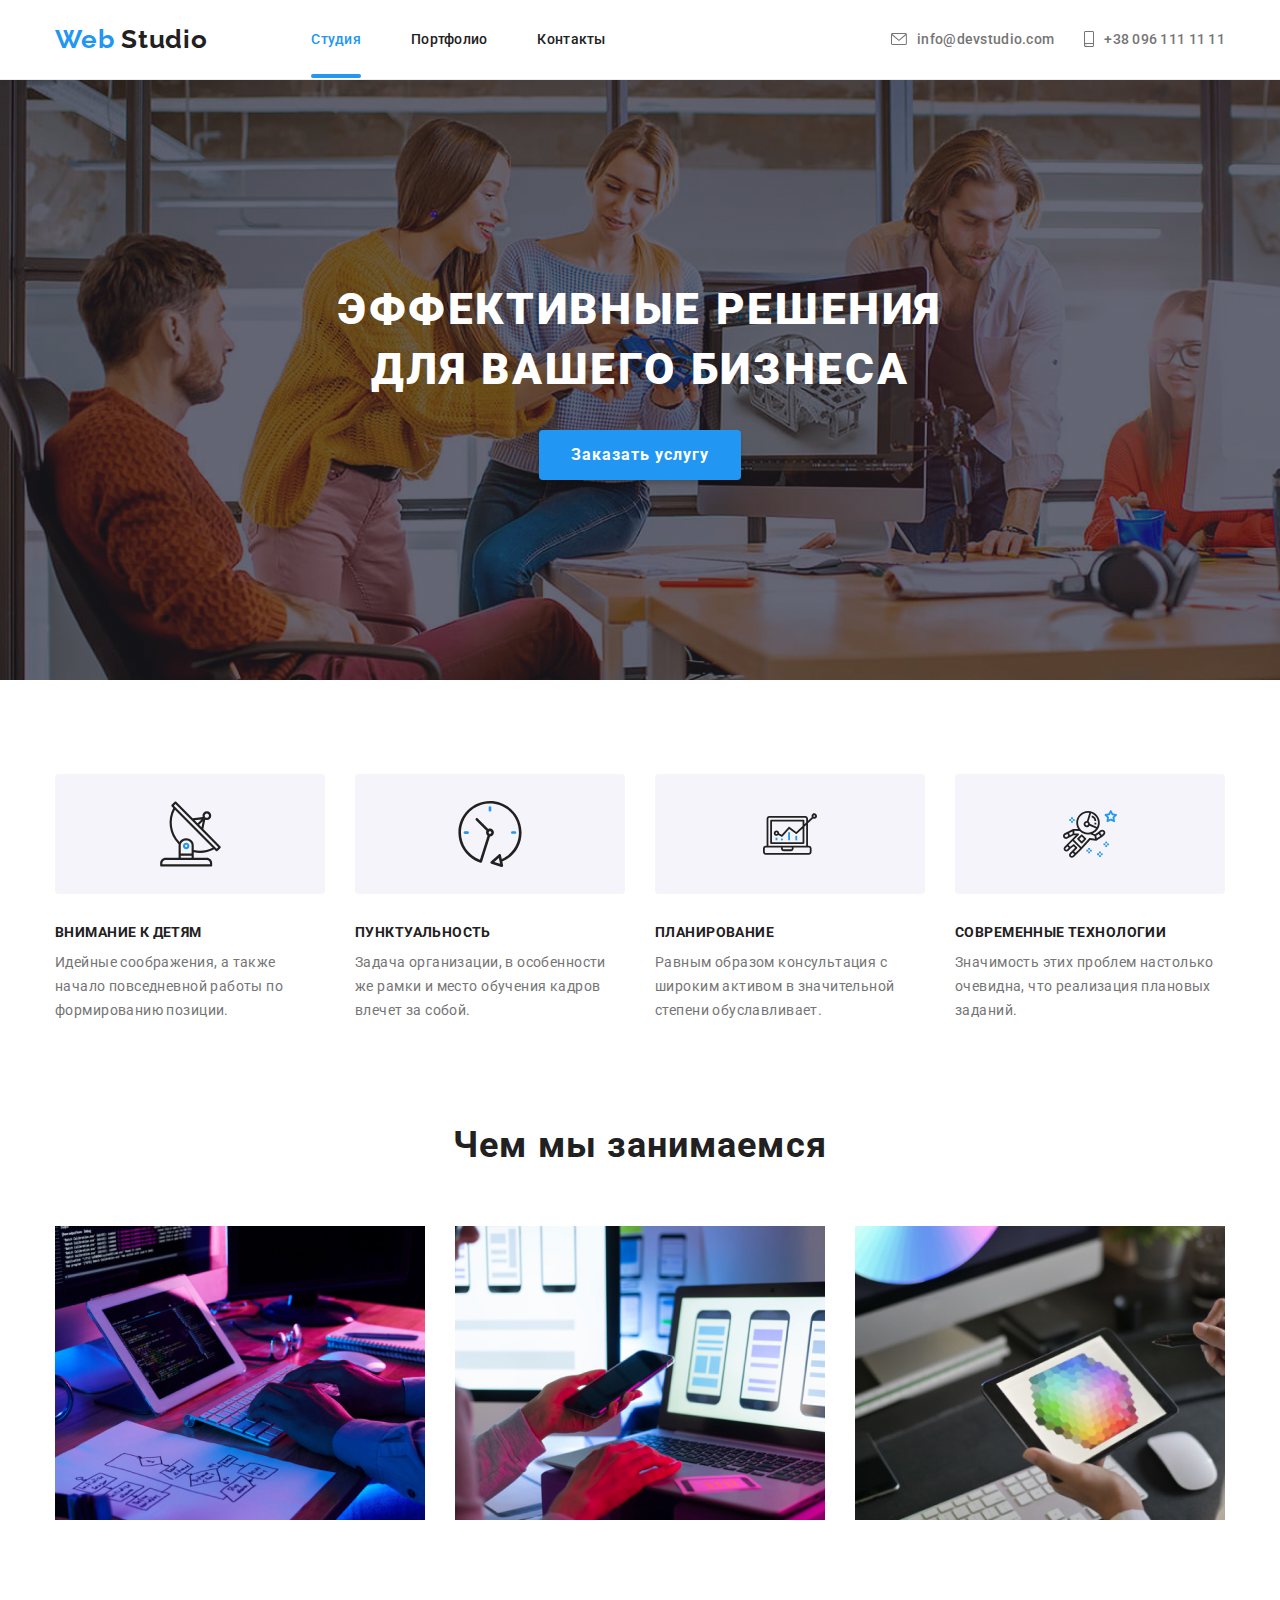
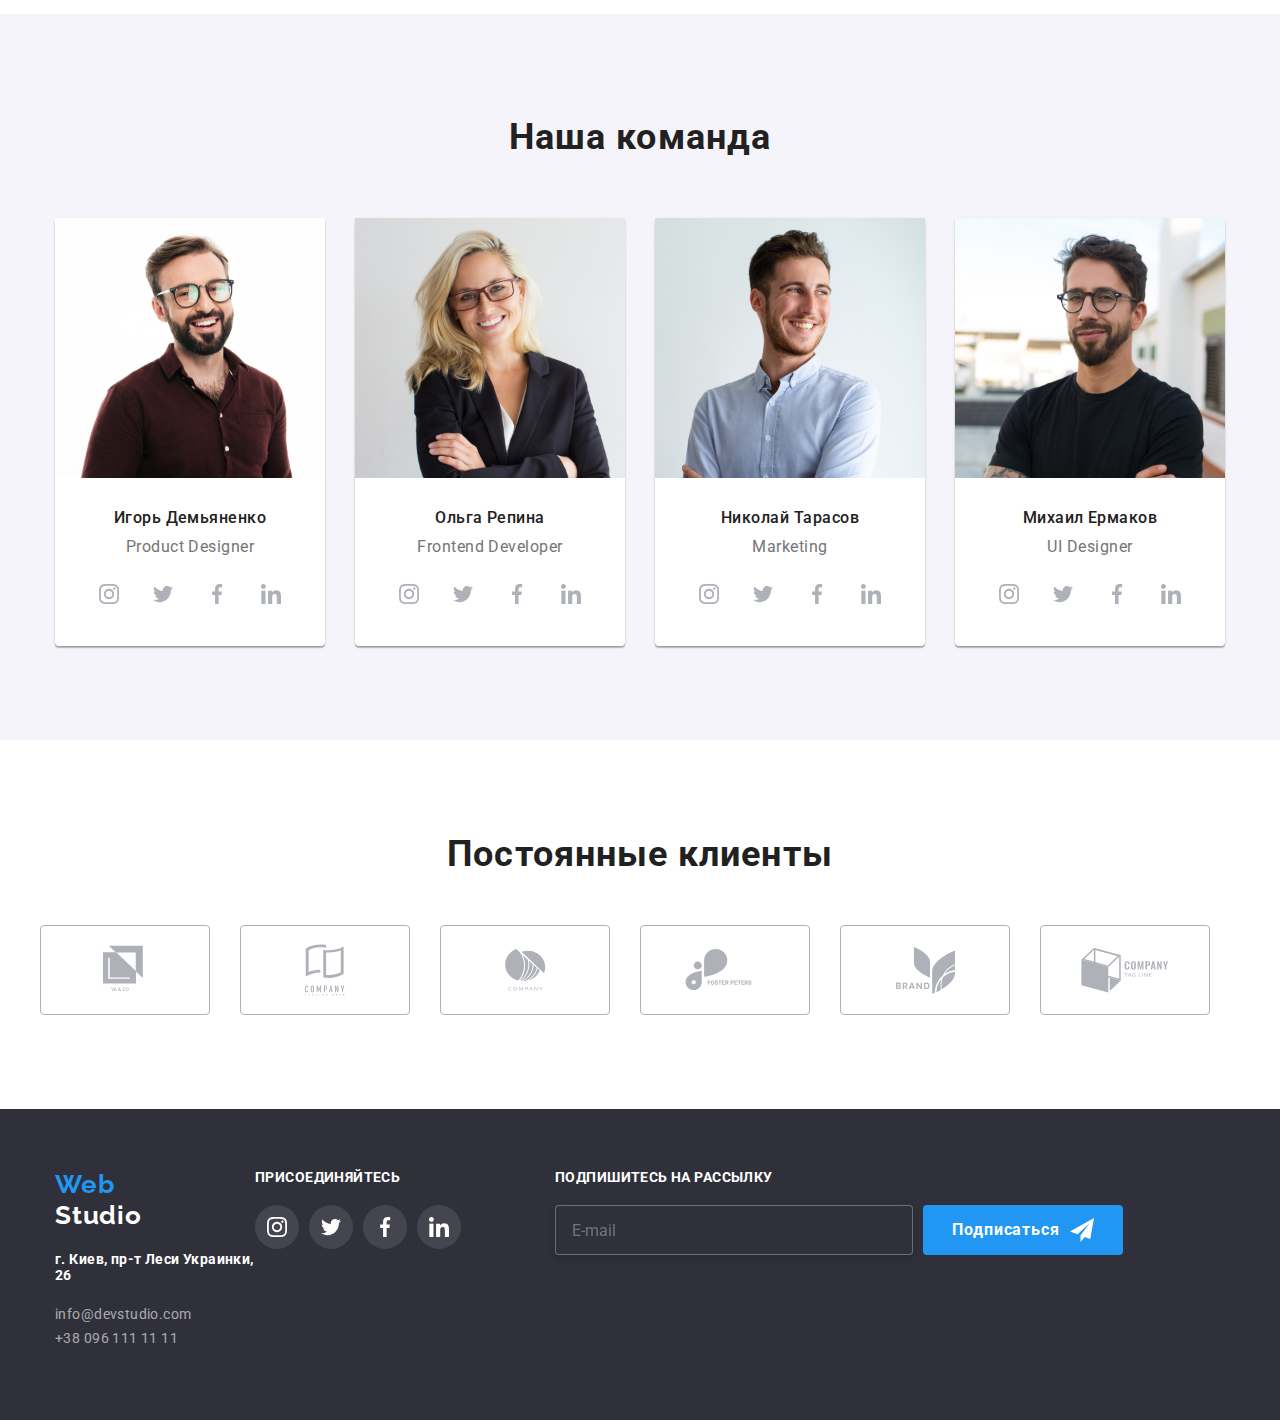
==== commit 544d9641: "class" ====
--- a/index.html
+++ b/index.html
@@ -17,7 +17,8 @@
       <div class="container">
         <nav class="navigation">
           <a class="logo" href="index.html">
-            Web<span class="navigation-logo-color">Studio</span>
+            Web
+            <span class="navigation-logo-color">Studio</span>
           </a>
           <ul class="navigation-list">
             <li>
@@ -482,7 +483,8 @@
         <div class="flex">
           <div class="title-adress">
             <a class="logo link" href="index.html">
-              Web<span class="logo-color link">Studio</span>
+              Web
+              <span class="logo-color link">Studio</span>
             </a>
             <address>
               <p class="adress">г. Киев, пр-т Леси Украинки, 26</p>
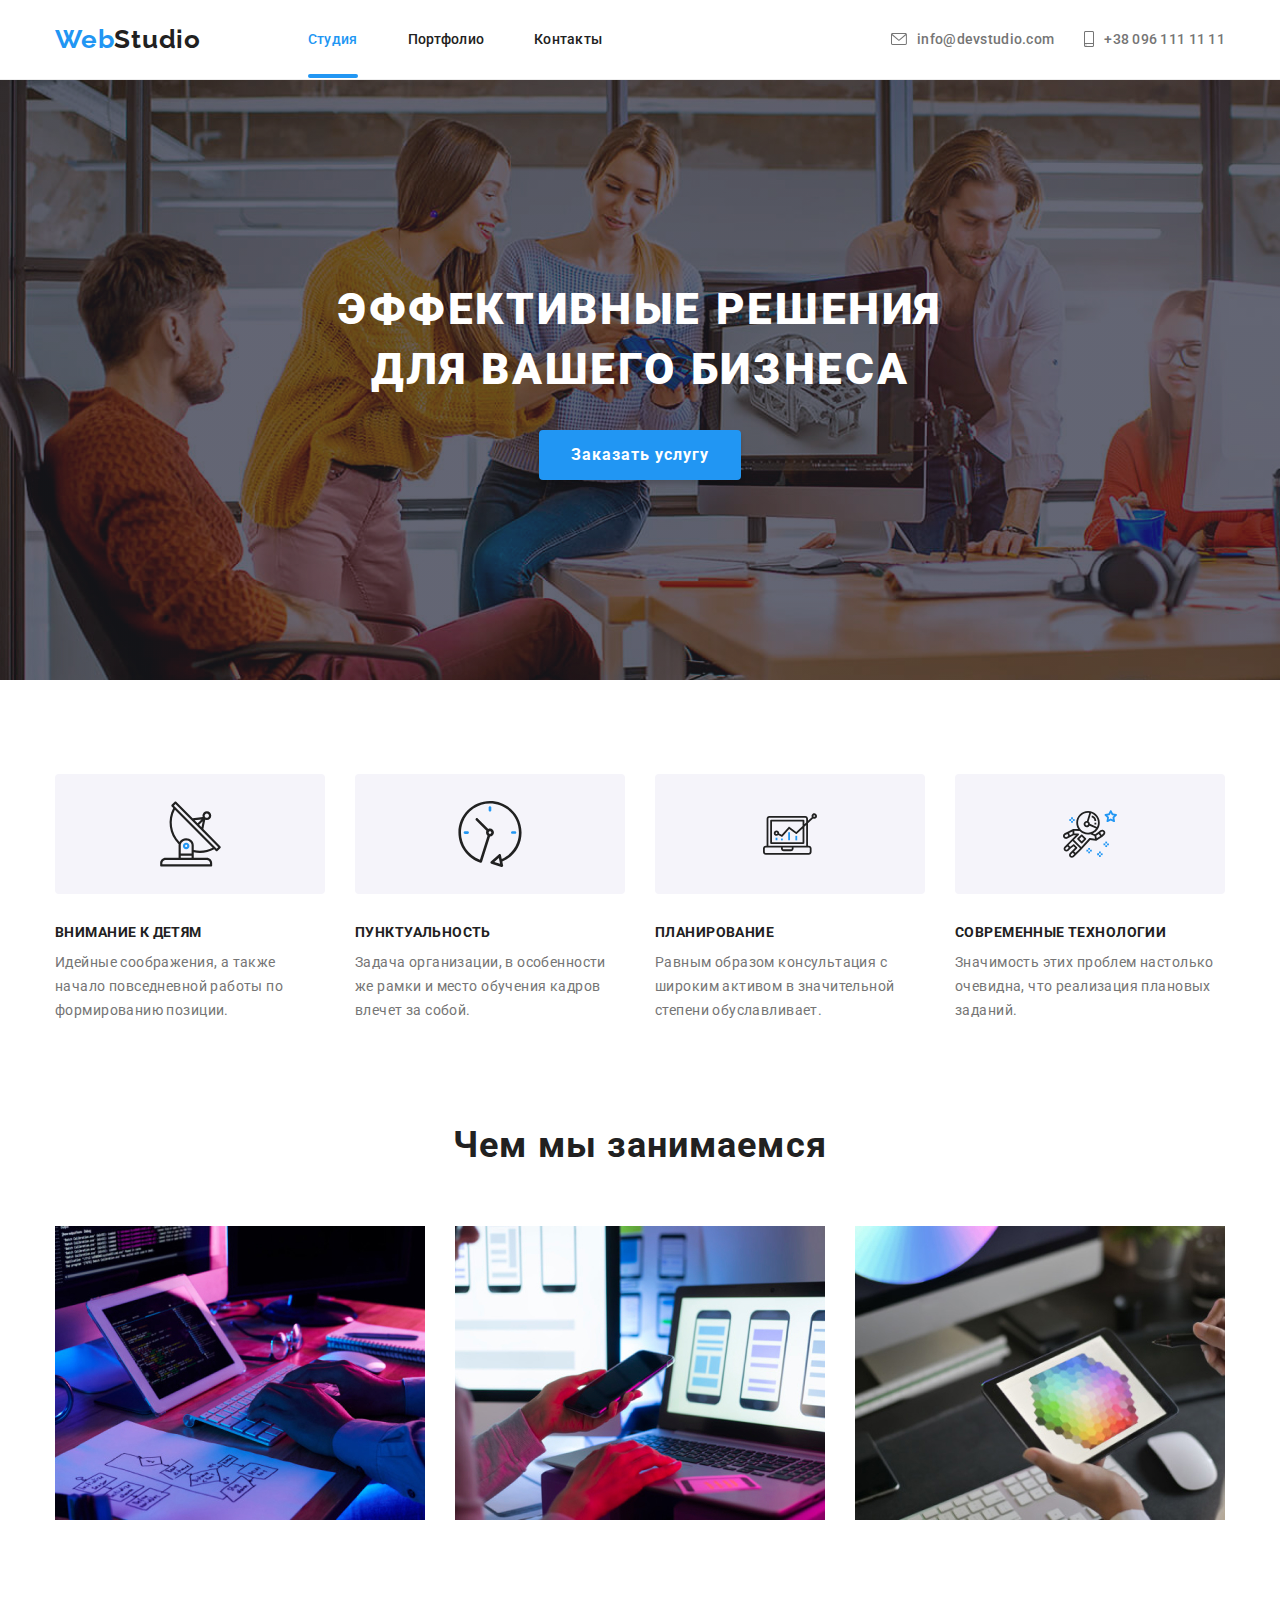
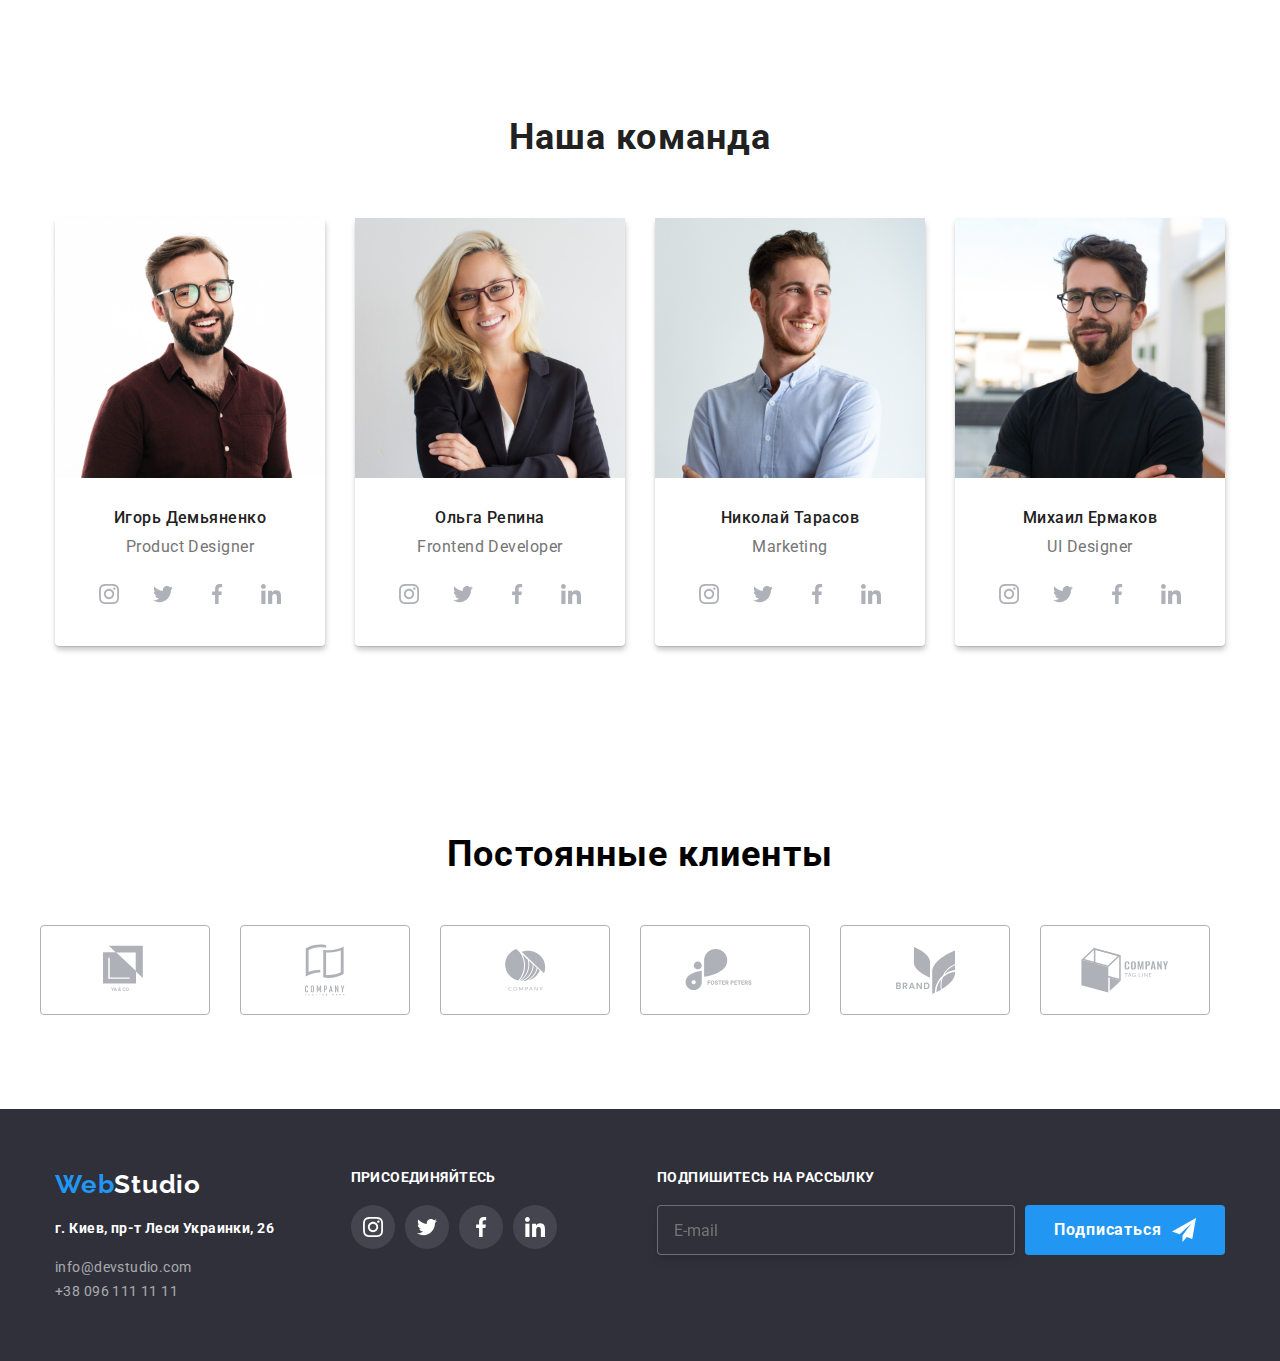
==== commit 9993dce6: "zuzuzu" ====
--- a/index.html
+++ b/index.html
@@ -17,7 +17,7 @@
       <div class="container">
         <nav class="navigation">
           <a class="logo" href="index.html">
-            Web
+            <span class="logo">Web</span>
             <span class="navigation-logo-color">Studio</span>
           </a>
           <ul class="navigation-list">
@@ -483,7 +483,7 @@
         <div class="flex">
           <div class="title-adress">
             <a class="logo link" href="index.html">
-              Web
+              <span class="logo">Web</span>
               <span class="logo-color link">Studio</span>
             </a>
             <address>
--- a/css/main.min.css
+++ b/css/main.min.css
@@ -1,3 +1,3 @@
 /*! modern-normalize v1.0.0 | MIT License | https://github.com/sindresorhus/modern-normalize */ul{list-style:none;margin:0;padding:0}a{text-decoration:none}*{margin:0;padding:0}code,kbd,samp,pre{font-family:'Open Sans', sans-serif;font-size:1em}*,*::before,*::after{-webkit-box-sizing:border-box;box-sizing:border-box}:root{-moz-tab-size:4;-o-tab-size:4;tab-size:4}html{line-height:1.15;-webkit-text-size-adjust:100%}body{margin:0;padding:0}body{font-family:system-ui,-apple-system,"Segoe UI",Roboto,Helvetica,Arial,sans-serif,"Apple Color Emoji","Segoe UI Emoji"}hr{height:0;color:inherit}abbr[title]{-webkit-text-decoration:underline dotted;text-decoration:underline dotted}b,strong{font-weight:bolder}small{font-size:80%}sub,sup{font-size:75%;line-height:0;position:relative;vertical-align:baseline}sub{bottom:-0.25em}sup{top:-0.5em}table{text-indent:0;border-color:inherit}button,input,optgroup,select,textarea{font-family:inherit;font-size:100%;line-height:1.15;margin:0}address{font-style:normal}button,select{text-transform:none}button,[type='button'],[type='reset'],[type='submit']{-webkit-appearance:button}::-moz-focus-inner{border-style:none;padding:0}:-moz-focusring{outline:1px dotted ButtonText}:-moz-ui-invalid{box-shadow:none}legend{padding:0}progress{vertical-align:baseline}::-webkit-inner-spin-button,::-webkit-outer-spin-button{height:auto}[type='search']{-webkit-appearance:textfield;outline-offset:-2px}::-webkit-search-decoration{-webkit-appearance:none}::-webkit-file-upload-button{-webkit-appearance:button;font:inherit}summary{display:list-item}:root{--page-bg-color: #f9f9fd;--primary-text-color: #212121;--card-set-gap: 15px;--card-shadow: 0px 2px 1px -1px rgba(0, 0, 0, 0.2),
-      0px 1px 1px 0px rgba(0, 0, 0, 0.14), 0px 1px 3px 0px rgba(0, 0, 0, 0.12)}img{display:block;max-width:100%;height:auto}*{margin:0;padding:0;-webkit-box-sizing:border-box;box-sizing:border-box}body{font-family:"Roboto",san-serif;font-style:normal;font-weight:400}.container{width:1200px;padding:0 15px;margin:0 auto}.header{background-color:#FFFFFF;border-bottom:1px solid #EEEEEE;position:fixed;width:100%;left:0;right:0;top:0;height:80px;display:-webkit-box;display:-ms-flexbox;display:flex;-webkit-box-align:center;-ms-flex-align:center;align-items:center}.navigation-list-link{position:relative;font-weight:500;font-size:14px;line-height:1.142;letter-spacing:0.02em;color:#212121;-webkit-transition:0.3s;transition:0.3s;padding:31px 0}.navigation{display:-webkit-box;display:-ms-flexbox;display:flex;-webkit-box-pack:justify;-ms-flex-pack:justify;justify-content:space-between;-webkit-box-align:center;-ms-flex-align:center;align-items:center;padding-top:24px;padding-bottom:25px}.navigation-list{display:-webkit-box;display:-ms-flexbox;display:flex;margin-right:275px}.navigation-list li:nth-child(2){margin-left:50px;margin-right:50px;padding:0}.navigation-list-link :hover,.navigation-list-link :focus{color:#2196F3}.navigation-list-link:hover::after,.navigation-list-link:focus::after{color:#2196F3}.navigation-list-link::after{content:"";position:absolute;bottom:0;left:0;width:100%;height:4px;background-color:#2196F3;-webkit-transition:width,cubic-bezier(0.4, 0, 0.2, 1) 0.25s;transition:width,cubic-bezier(0.4, 0, 0.2, 1) 0.25s;opacity:0}.navigation-logo-color{color:#212121}.current::after{content:"";position:absolute;bottom:0px;left:0;width:100%;height:4px;opacity:1;background-color:#2196F3;border-radius:2px}.current{color:#2196F3}.logo{font-family:Raleway;font-style:normal;font-weight:bold;font-size:26px;line-height:1.192;letter-spacing:0.03em;color:#2196F3;margin-right:93px}.communication{display:-webkit-box;display:-ms-flexbox;display:flex;-webkit-box-align:center;-ms-flex-align:center;align-items:center;-webkit-box-pack:justify;-ms-flex-pack:justify;justify-content:space-between}.main-mail,.main-tel{text-decoration:none;color:#757575;-webkit-transition:0.3s;transition:0.3s;font-family:Roboto;font-size:14px;line-height:16px;letter-spacing:0.02em;display:-webkit-box;display:-ms-flexbox;display:flex;-webkit-box-align:center;-ms-flex-align:center;align-items:center;font-weight:500}.communication .communication-icon{margin-right:10px;fill:#757575;-webkit-transition:0.3s;transition:0.3s}.communication li:nth-child(2){padding-left:30px}ul.communication li:hover a{color:#2196F3}ul.communication li:hover a .communication-icon{fill:#2196F3}ul.communication li a:focus{color:#2196F3}ul.communication li a:focus .communication-icon{fill:#2196F3}.footer{background-color:#2F303A;padding-top:60px;padding-bottom:60px}.flex{display:-webkit-box;display:-ms-flexbox;display:flex}.title-adres{margin-right:50px;display:inline-block}.logo-color{color:#fff}.adress{font-weight:normal;font-size:14px;line-height:1.714;letter-spacing:0.03em;color:#fff;padding-top:20px;padding-bottom:9px}.section-adress{font-weight:normal;font-size:14px;line-height:1.714;letter-spacing:0.03em;color:rgba(255,255,255,0.6);padding-bottom:9px}.footer p{font-weight:bold;font-size:14px;line-height:16px;letter-spacing:0.03em;color:#fff;padding-bottom:20px}.footer-social{margin-bottom:20px;width:206px;margin-right:94px}.social-networks-svg-footer{fill:#fff;height:20px;width:20px}.footer .social-networks:hover,.footer .social-networks-svg-footer{fill:#fff}.section-adress:hover,.section-adress:focus{color:#2196F3}.subscription-form{width:670px}.subscription-email{width:358px;height:50px;left:815px;top:2785px;border:1px solid rgba(255,255,255,0.3);-webkit-filter:drop-shadow(0px 4px 4px rgba(0,0,0,0.15));filter:drop-shadow(0px 4px 4px rgba(0,0,0,0.15));border-radius:4px;background-color:#2F303A}.icon-subscription-button{margin-left:10px}.subscription-form input{width:358px;height:50px;padding-left:16px;font-size:16px;border-radius:4px;margin-right:12px}.subscription-button{font-weight:bold;font-size:16px;background-color:#2196F3;color:#fff;letter-spacing:0.06em;border:none;border-radius:4px;width:200px;height:50px;display:-webkit-box;display:-ms-flexbox;display:flex;-webkit-box-align:center;-ms-flex-align:center;align-items:center;-webkit-box-pack:center;-ms-flex-pack:center;justify-content:center;margin-top:-50px;margin-right:0;margin-bottom:0px;margin-left:368px}.footer .social-networks:hover,.footer .social-networks-svg-footer{fill:#fff}.backdrop{position:fixed;display:-webkit-box;display:-ms-flexbox;display:flex;-webkit-box-pack:center;-ms-flex-pack:center;justify-content:center;-webkit-box-align:center;-ms-flex-align:center;align-items:center;width:100%;height:100%;left:0px;top:0px;background-color:rgba(0,0,0,0.2)}.backdrop.is-hidden{visibility:hidden;-webkit-appearance:none;-moz-appearance:none;appearance:none}.modal{position:fixed;margin:0 auto;width:528px;height:581px;background:var(--back-color);-webkit-box-shadow:0px 1px 3px rgba(0,0,0,0.12),0px 1px 1px rgba(0,0,0,0.14),0px 2px 1px rgba(0,0,0,0.2);box-shadow:0px 1px 3px rgba(0,0,0,0.12),0px 1px 1px rgba(0,0,0,0.14),0px 2px 1px rgba(0,0,0,0.2);border-radius:4px;padding:40px}.modal.is-hidden{display:0;pointer-events:none}.button-modal{width:30px;height:30px;background:#FFFFFF;border:1px solid rgba(0,0,0,0.1);-webkit-box-sizing:border-box;box-sizing:border-box;position:absolute;right:8px;top:8px;border-radius:100%}.button-modal-svg{height:11px;width:11px;fill:#AFB1B8}.button-modal-svg:hover{fill:#2196F3}.button-modal-svg:focus{fill:#2196F3}.button-modal-button-modal-svg{-webkit-transition:#2196F3 250ms cubic-bezier(0.4, 0, 0.2, 1);transition:#2196F3 250ms cubic-bezier(0.4, 0, 0.2, 1)}.button-modal:hover .button-modal-svg,.button-modal:focus .button-modal-svg{fill:#2196F3}.modal-text{font-style:normal;font-weight:bold;font-size:20px;line-height:23px;text-align:center;letter-spacing:0.03em;color:#212121;margin:2px}.form__name{font-style:normal;font-weight:normal;font-size:12px;letter-spacing:0.01em;color:#757575}.modal-form-wraper{display:block;position:relative}.contact-form-input{display:block;width:448px;height:40px;background:#FFFFFF;border-radius:4px;-webkit-box-sizing:border-box;box-sizing:border-box;margin-bottom:10px;margin-top:4px;padding:0 32px;border:1px solid rgba(33,33,33,0.2);outline:none;font-style:normal;font-weight:normal;font-size:12px;line-height:1.666px;letter-spacing:0.01em}.contact-form-input:hover ~ .modal-form-svg,.contact-form-input:focus ~ .modal-form-svg{fill:#2196F3}.contact-form-input:hover,.contact-form-input:focus{border:1px solid #2196F3}.backdrop .modal-form-svg{position:absolute;fill:currentColor;width:12px;height:12px;left:12px;top:50%;-webkit-transform:translateY(-50%);transform:translateY(-50%)}.contact-form-masseger{width:448px;height:120px;left:576px;top:518px;border:1px solid rgba(33,33,33,0.2);-webkit-box-sizing:border-box;box-sizing:border-box;border-radius:4px;padding:12px 16px;resize:none;margin:4px 0px 20px;outline:none}.contact-form-masseger:hover,.contact-form-masseger:focus{border-color:#188CE8}.checkbox-label{display:-webkit-box;display:-ms-flexbox;display:flex;-webkit-box-align:center;-ms-flex-align:center;align-items:center;padding-left:12px;padding-right:11px;font-size:14px;line-height:1.71;letter-spacing:0.03em}.modal-form-conditions{color:#2196F3;text-decoration:underline;padding-left:5px}.check-icon{display:inline-block;border:2px solid black;border-radius:4px;width:16px;height:15px;-webkit-transition:fill 250ms var(--cubic),border 250ms var(--cubic),background-color 250ms var(--cubic);transition:fill 250ms var(--cubic),border 250ms var(--cubic),background-color 250ms var(--cubic)}.check-icon use{display:none}.check-icon :hover{border:none}.check-icon :hover use{display:block}.checkbox{position:absolute;width:1px;height:1px;margin:-1px;border:0;padding:0;clip:rect(0 0 0 0);overflow:hidden}.checkbox-icon{display:inline-block;border:2px solid black;border-radius:4px;width:16px;height:15px;margin-right:8px}.contact-form-btn{background:#188CE8;-webkit-box-shadow:0px 4px 4px rgba(0,0,0,0.15);box-shadow:0px 4px 4px rgba(0,0,0,0.15);border-radius:4px;font-style:normal;font-weight:bold;font-size:16px;line-height:1.875;display:-webkit-box;display:-ms-flexbox;display:flex;-webkit-box-align:center;-ms-flex-align:center;align-items:center;text-align:center;letter-spacing:0.06em;color:#FFFFFF;padding:10px 55px;margin:0 auto;margin-top:30px}.contact-form-btn:hover,.contact-form-btn:focus{background:#188CE8;border-color:rgba(0,0,0,0.12)}.box{padding-top:80px}.about-box{background-attachment:var --portfolio-back}.about-box-list{display:-webkit-box;display:-ms-flexbox;display:flex;justify-self:center;-webkit-box-pack:center;-ms-flex-pack:center;justify-content:center;margin-bottom:50px;padding-top:94px}.about-box-list-item{margin-right:8px}.box-modal-btn:hover,.box-modal-btn:focus{color:var --white-color;background-color:var(--primary-color)}.box-modal-btn{font-weight:500;font-size:16px;line-height:1.625;text-align:center;letter-spacing:0.03em;color:var(--text-color);border-radius:4px;padding:6px 22px;border:none}.border-box{padding-bottom:98px}.border-social-links{margin:0;padding:0;display:-webkit-box;display:-ms-flexbox;display:flex;-ms-flex-wrap:wrap;flex-wrap:wrap;list-style:none;margin-left:-30px;margin-top:-30px}.border-links-item{-ms-flex-preferred-size:calc(100% / 3 - 30px);flex-basis:calc(100% / 3 - 30px);margin-left:30px;margin-top:30px}.border-links-item:hover,.border-links-item:focus{-webkit-box-shadow:var(--box-shadow);box-shadow:var(--box-shadow)}.border-title-hero{font-weight:bold;font-size:18px;line-height:36px;letter-spacing:0.06em;color:var(--text-color);margin-bottom:4px}.border-ligh{font-size:16px;line-height:30px;letter-spacing:0.03em;color:var(--grey-color)}.border{padding:20px 24px;border:var(--border-white)}.function-link{width:370px;height:404px;left:215px;top:262px;text-decoration:none;pointer-events:none;display:block}.function{overflow:hidden;position:relative}.function-text{position:absolute;top:0;bottom:0;padding:63px 24px;color:var(--white-color);background-color:var(--primary-color);-webkit-transform:translateY(100%);transform:translateY(100%);-webkit-transition:0.3s;transition:0.3s}.border-links-item:hover .function-text{-webkit-transform:translateY(0%);transform:translateY(0%)}.comentar{font-style:normal;font-size:18px;line-height:1.555;letter-spacing:0.03em;color:var(--white-color)}.comentar:hover{line-height:calc(28 / 18)}.about{margin-top:80px;height:600px;background-image:-webkit-gradient(linear, left top, left bottom, from(rgba(47,48,58,0.4)), to(rgba(47,48,58,0.4))),url(../img/mein/fon.jpg);background-image:linear-gradient(rgba(47,48,58,0.4), rgba(47,48,58,0.4)),url(../img/mein/fon.jpg)}.container-about{width:1200px;height:600px;padding:0 15px;margin:0 auto}.about-title{font-style:normal;font-weight:900;font-size:44px;line-height:1.363;letter-spacing:0.06em;text-transform:uppercase;color:#FFFFFF;padding-top:200px;text-align:center;padding-bottom:30px}.modal-btn{font-style:normal;font-weight:bold;font-size:16px;line-height:30px;display:-webkit-box;display:-ms-flexbox;display:flex;-webkit-box-align:center;-ms-flex-align:center;align-items:center;text-align:center;letter-spacing:0.06em;color:#FFFFFF;background-color:#2196F3;-webkit-box-shadow:0px 4px 4px rgba(0,0,0,0.15);box-shadow:0px 4px 4px rgba(0,0,0,0.15);border-radius:4px;margin:0 auto;padding:10px 32px;margin-bottom:200px;border:none}.about-function{background-color:#FFFFFF;padding-top:94px}.about-list{display:-webkit-box;display:-ms-flexbox;display:flex;margin-left:-30px;margin-top:-30px}.about-list-item{-webkit-box-pack:justify;-ms-flex-pack:justify;justify-content:space-between;-ms-flex-preferred-size:calc(100% / 4 -30px);flex-basis:calc(100% / 4 -30px);margin-left:30px;margin-top:30px}.icon{width:270px;height:120px;background:#F5F4FA;margin-bottom:30px;display:-webkit-box;display:-ms-flexbox;display:flex;-webkit-box-pack:center;-ms-flex-pack:center;justify-content:center;-webkit-box-align:center;-ms-flex-align:center;align-items:center;border-radius:4px;text-align:center;padding:25px 100px}.title{font-style:normal;font-weight:bold;font-size:14px;line-height:1.142;letter-spacing:0.03em;text-transform:uppercase;color:#212121;padding-bottom:10px}.subtitle-light-theme{font-style:normal;font-size:14px;line-height:24px;letter-spacing:0.03em;color:#757575}.about-hero{background-color:#FFFFFF;padding:94px 0px 94px}.title-hero{font-style:normal;font-weight:bold;font-size:36px;line-height:1.666;text-align:center;letter-spacing:0.03em;color:#212121;padding-bottom:50px}.social-links{display:-webkit-box;display:-ms-flexbox;display:flex;-ms-flex-wrap:wrap;flex-wrap:wrap;margin-left:-30px}.social-links-item{-webkit-box-pack:justify;-ms-flex-pack:justify;justify-content:space-between;-ms-flex-preferred-size:calc(100% / 4 -30px);flex-basis:calc(100% / 4 -30px);margin-left:30px}.comand{background-color:#F5F4FA;padding:94px 0px 94px}.comand-social-links{display:-webkit-box;display:-ms-flexbox;display:flex;-ms-flex-wrap:wrap;flex-wrap:wrap;margin-left:-30px}.comand-links-item{background:#FFFFFF;-webkit-box-pack:justify;-ms-flex-pack:justify;justify-content:space-between;-ms-flex-preferred-size:calc(100% / 4 -30px);flex-basis:calc(100% / 4 -30px);margin-left:30px;-webkit-box-shadow:0px 1px 3px rgba(0,0,0,0.12),0px 1px 1px rgba(0,0,0,0.14),0px 2px 1px rgba(0,0,0,0.2);box-shadow:0px 1px 3px rgba(0,0,0,0.12),0px 1px 1px rgba(0,0,0,0.14),0px 2px 1px rgba(0,0,0,0.2);border-radius:4px}.comand-title-hero{font-style:normal;font-weight:500;font-size:16px;line-height:1.187;letter-spacing:0.03em;color:#212121;text-align:center;padding-bottom:10px;padding-top:30px}.comand-light{font-style:normal;font-size:16px;line-height:1.187;letter-spacing:0.03em;color:#757575;text-align:center;padding-bottom:16px}.ssocial-masters{display:-webkit-box;display:-ms-flexbox;display:flex;-webkit-box-pack:center;-ms-flex-pack:center;justify-content:center;padding-bottom:30px}.social-networks-svg{height:20px;width:20px;fill:#AFB1B8}.social-networks{width:44px;height:44px;background-color:rgba(255,255,255,0.1);border-radius:50%;display:-webkit-box;display:-ms-flexbox;display:flex;-webkit-box-pack:center;-ms-flex-pack:center;justify-content:center;-webkit-box-align:center;-ms-flex-align:center;align-items:center}.social-networks:hover,.social-networks:focus{background-color:#2196F3}.social-networks:hover .social-networks-svg{fill:#FFFFFF}.social-networks:focus .social-networks-sv{fill:#FFFFFF}.networks:not(:first-child){margin-left:10px}.clients{background-color:#ffffff;padding:94px 0px 94px}.clients-title{font-style:normal;font-weight:bold;font-size:36px;text-align:center;letter-spacing:0.03em;color:#212121;padding-bottom:50px}.clients-icon{display:-webkit-box;display:-ms-flexbox;display:flex;-ms-flex-wrap:wrap;flex-wrap:wrap;margin-left:-30px;margin-top:-30px;-webkit-box-pack:center;-ms-flex-pack:center;justify-content:center}.clients-icon-logo{display:-webkit-box;display:-ms-flexbox;display:flex;-webkit-box-pack:justify;-ms-flex-pack:justify;justify-content:space-between;-ms-flex-preferred-size:calc -13.33333%;flex-basis:calc -13.33333%;margin-left:30px;margin-top:30px;width:170px}.clients-icon-logo a{width:100%;height:100%;display:-webkit-box;display:-ms-flexbox;display:flex;-webkit-box-align:center;-ms-flex-align:center;align-items:center;-webkit-box-pack:center;-ms-flex-pack:center;justify-content:center;border:1px solid #AFB1B8;border-radius:4px;-webkit-box-sizing:border-box;box-sizing:border-box;outline:none}.clients-icon li{width:170px;height:90px;background:#FFFFFF;margin-bottom:30px;display:-webkit-box;display:-ms-flexbox;display:flex;-webkit-box-pack:center;-ms-flex-pack:center;justify-content:center;-webkit-box-align:center;-ms-flex-align:center;align-items:center;margin:30px 15px 0px;fill:#AFB1B8}.logo-svg{fill:#AFB1B8}.icon-svg:hover .logo-svg{fill:#2196F3}.clients-icon-logo a:hover{border-color:#2196F3}ul.clients-icon li:hover a .logo-svg{fill:#2196F3}ul.clients-icon li a:focus .logo-svg{fill:#2196F3}.clients-icon-logo a:focus{border-color:#2196F3}
+      0px 1px 1px 0px rgba(0, 0, 0, 0.14), 0px 1px 3px 0px rgba(0, 0, 0, 0.12)}img{display:block;max-width:100%;height:auto}*{margin:0;padding:0;-webkit-box-sizing:border-box;box-sizing:border-box}body{font-family:"Roboto",san-serif;font-style:normal;font-weight:400}.container{width:1200px;padding:0 15px;margin:0 auto}.header{background-color:#fff;border-bottom:1px solid #eee;position:fixed;width:100%;left:0;right:0;top:0;height:80px;display:-webkit-box;display:-ms-flexbox;display:flex;-webkit-box-align:center;-ms-flex-align:center;align-items:center}.navigation-list-link{position:relative;font-weight:500;font-size:14px;line-height:1.142;letter-spacing:0.02em;color:#212121;-webkit-transition:0.3s;transition:0.3s;padding:31px 0}.navigation{display:-webkit-box;display:-ms-flexbox;display:flex;-webkit-box-pack:justify;-ms-flex-pack:justify;justify-content:space-between;-webkit-box-align:center;-ms-flex-align:center;align-items:center;padding-top:24px;padding-bottom:25px}.navigation-list{display:-webkit-box;display:-ms-flexbox;display:flex;margin-right:275px;margin-left:93px}.navigation-list li:nth-child(2){margin-left:50px;margin-right:50px;padding:0}.navigation-list-link:hover,.navigation-list-link:focus{color:#2196f3}.navigation-list-link:hover::after,.navigation-list-link:focus::after{color:#2196f3}.navigation-list-link::after{content:'';position:absolute;bottom:0;left:0;width:100%;height:4px;background-color:#2196f3;-webkit-transition:width,cubic-bezier(0.4, 0, 0.2, 1) 0.25s;transition:width,cubic-bezier(0.4, 0, 0.2, 1) 0.25s;opacity:0}.navigation-logo-color{color:#212121}.current::after{content:'';position:absolute;bottom:0px;left:0;width:100%;height:4px;opacity:1;background-color:#2196f3;border-radius:2px}.current{color:#2196f3}.logo{display:-webkit-box;display:-ms-flexbox;display:flex;font-family:"Raleway",san-serif;font-weight:bold;font-size:26px;line-height:1.192;letter-spacing:0.03em;color:#2196f3}.communication{display:-webkit-box;display:-ms-flexbox;display:flex;-webkit-box-align:center;-ms-flex-align:center;align-items:center;-webkit-box-pack:justify;-ms-flex-pack:justify;justify-content:space-between}.main-mail,.main-tel{text-decoration:none;color:#757575;-webkit-transition:0.3s;transition:0.3s;font-size:14px;line-height:16px;letter-spacing:0.02em;display:-webkit-box;display:-ms-flexbox;display:flex;-webkit-box-align:center;-ms-flex-align:center;align-items:center;font-weight:500}.communication .communication-icon{margin-right:10px;fill:#757575;-webkit-transition:0.3s;transition:0.3s}.communication li:nth-child(2){padding-left:30px}ul.communication li:hover a,ul.communication li a:focus{color:#2196f3}ul.communication li:hover a .communication-icon,ul.communication li a:focus .communication-icon{fill:#2196f3}.footer{background-color:#2f303a;padding-top:60px;padding-bottom:60px;height:252px}.flex{display:-webkit-box;display:-ms-flexbox;display:flex;-webkit-box-pack:justify;-ms-flex-pack:justify;justify-content:space-between}.title-adress{margin-right:70px;display:inline-block}.logo-color{color:#fff}.adress{font-weight:normal;font-size:14px;line-height:1.714;letter-spacing:0.03em;color:#fff;padding-top:20px;padding-bottom:9px}.section-adress{font-weight:normal;font-size:14px;line-height:1.714;letter-spacing:0.03em;color:rgba(255,255,255,0.6);padding-bottom:9px}.footer p{font-weight:bold;font-size:14px;line-height:16px;letter-spacing:0.03em;color:#fff;padding-bottom:20px}.footer-social{margin-bottom:20px;width:206px;margin-right:94px}.social-networks-svg-footer{fill:#fff;height:20px;width:20px}.footer .social-networks:hover,.footer .social-networks-svg-footer{fill:#fff}.section-adress:hover,.section-adress:focus{color:#2196f3}.subscription-email{width:358px;height:50px;left:815px;top:2785px;border:1px solid rgba(255,255,255,0.3);-webkit-filter:drop-shadow(0px 4px 4px rgba(0,0,0,0.15));filter:drop-shadow(0px 4px 4px rgba(0,0,0,0.15));border-radius:4px;background-color:#2f303a}.icon-subscription-button{margin-left:10px}.subscription-form input{width:358px;height:50px;padding-left:16px;font-size:16px;border-radius:4px;margin-right:12px}.subscription-button{font-weight:bold;font-size:16px;background-color:#2196f3;color:#fff;letter-spacing:0.06em;border:none;border-radius:4px;width:200px;height:50px;display:-webkit-box;display:-ms-flexbox;display:flex;-webkit-box-align:center;-ms-flex-align:center;align-items:center;-webkit-box-pack:center;-ms-flex-pack:center;justify-content:center;margin-top:-50px;margin-right:0;margin-bottom:0px;margin-left:368px}.footer .social-networks:hover,.footer .social-networks-svg-footer{fill:#fff}.backdrop{position:fixed;display:-webkit-box;display:-ms-flexbox;display:flex;-webkit-box-pack:center;-ms-flex-pack:center;justify-content:center;-webkit-box-align:center;-ms-flex-align:center;align-items:center;width:100%;height:100%;left:0px;top:0px;background-color:rgba(0,0,0,0.2)}.backdrop.is-hidden{visibility:hidden;-webkit-appearance:none;-moz-appearance:none;appearance:none}.modal{position:fixed;margin:0 auto;width:528px;height:581px;background:#fff;-webkit-box-shadow:#fff;box-shadow:#fff;border-radius:4px;padding:40px}.modal.is-hidden{display:0;pointer-events:none}.button-modal{width:30px;height:30px;background:#fff;border:1px solid rgba(0,0,0,0.1);-webkit-box-sizing:border-box;box-sizing:border-box;position:absolute;right:8px;top:8px;border-radius:100%}.button-modal-svg{height:11px;width:11px;fill:#afb1b8}.button-modal-svg:hover{fill:#2196f3}.button-modal-svg:focus{fill:#2196f3}.button-modal-button-modal-svg{-webkit-transition:#2196f3 250ms cubic-bezier(0.4, 0, 0.2, 1);transition:#2196f3 250ms cubic-bezier(0.4, 0, 0.2, 1)}.button-modal:hover .button-modal-svg,.button-modal:focus .button-modal-svg{fill:#2196f3}.modal-text{font-style:normal;font-weight:bold;font-size:20px;line-height:23px;text-align:center;letter-spacing:0.03em;color:#212121;margin:2px}.form__name{font-style:normal;font-weight:normal;font-size:12px;letter-spacing:0.01em;color:#757575}.modal-form-wraper{display:block;position:relative}.contact-form-input{display:block;width:448px;height:40px;background:#fff;border-radius:4px;-webkit-box-sizing:border-box;box-sizing:border-box;margin-bottom:10px;margin-top:4px;padding:0 32px;border:1px solid rgba(33,33,33,0.2);outline:none;font-style:normal;font-weight:normal;font-size:12px;line-height:1.666px;letter-spacing:0.01em}.contact-form-input:hover ~ .modal-form-svg,.contact-form-input:focus ~ .modal-form-svg{fill:#2196f3}.contact-form-input:hover,.contact-form-input:focus{border:1px solid #2196f3}.backdrop .modal-form-svg{position:absolute;fill:#212121;fill:currentColor;width:12px;height:12px;left:12px;top:50%;-webkit-transform:translateY(-50%);transform:translateY(-50%)}.contact-form-masseger{width:448px;height:120px;left:576px;top:518px;border:1px solid rgba(33,33,33,0.2);-webkit-box-sizing:border-box;box-sizing:border-box;border-radius:4px;padding:12px 16px;resize:none;margin:4px 0px 20px;outline:none}.contact-form-masseger:hover,.contact-form-masseger:focus{border-color:#2196f3}.checkbox-label{display:-webkit-box;display:-ms-flexbox;display:flex;-webkit-box-align:center;-ms-flex-align:center;align-items:center;padding-right:11px;font-size:14px;line-height:1.71;letter-spacing:0.03em}.modal-form-conditions{color:#2196f3;text-decoration:underline;padding-left:5px}.check-icon{display:inline-block;border:2px solid black;border-radius:4px;width:16px;height:15px;-webkit-transition:fill 250ms var(--cubic),border 250ms var(--cubic),background-color 250ms var(--cubic);transition:fill 250ms var(--cubic),border 250ms var(--cubic),background-color 250ms var(--cubic)}.check-icon use{display:none}.check-icon :hover{border:none}.check-icon :hover use{display:block}.checkbox{position:absolute;width:1px;height:1px;margin:-1px;border:0;padding:0;clip:rect(0 0 0 0);overflow:hidden}.checkbox-icon{display:inline-block;border:2px solid black;border-radius:4px;width:16px;height:15px;margin-right:8px}.contact-form-btn{background:#2196f3;-webkit-box-shadow:0px 4px 4px rgba(0,0,0,0.15);box-shadow:0px 4px 4px rgba(0,0,0,0.15);border-radius:4px;font-style:normal;font-weight:bold;font-size:16px;line-height:1.875;display:-webkit-box;display:-ms-flexbox;display:flex;-webkit-box-align:center;-ms-flex-align:center;align-items:center;text-align:center;letter-spacing:0.06em;color:#fff;padding:10px 55px;margin:0 auto;margin-top:30px}.contact-form-btn:hover,.contact-form-btn:focus{background:#2196f3;border-color:rgba(0,0,0,0.12)}.box{padding-top:80px}.about-box{background-attachment:#e5e5e5}.about-box-list{display:-webkit-box;display:-ms-flexbox;display:flex;justify-self:center;-webkit-box-pack:center;-ms-flex-pack:center;justify-content:center;margin-bottom:50px;padding-top:94px}.about-box-list-item{margin-right:8px}.box .box-modal-btn:hover,.box .box-modal-btn:focus{color:#fff;background-color:#2196f3}.box .box-modal-btn{font-weight:500;font-size:16px;line-height:1.625;text-align:center;letter-spacing:0.03em;color:#212121;border:none;border-radius:4px;padding:6px 22px}.border-box{padding-bottom:98px}.border-social-links{margin:0;padding:0;display:-webkit-box;display:-ms-flexbox;display:flex;-ms-flex-wrap:wrap;flex-wrap:wrap;list-style:none;margin-left:-30px;margin-top:-30px}.border-links-item{-ms-flex-preferred-size:calc(100% / 3 - 30px);flex-basis:calc(100% / 3 - 30px);margin-left:30px;margin-top:30px}.border-links-item:hover,.border-links-item:focus{-webkit-box-shadow:0px 1px 1px rgba(0,0,0,0.12),0px 4px 4px rgba(0,0,0,0.06),1px 4px 6px rgba(0,0,0,0.16);box-shadow:0px 1px 1px rgba(0,0,0,0.12),0px 4px 4px rgba(0,0,0,0.06),1px 4px 6px rgba(0,0,0,0.16)}.border-title-hero{font-weight:bold;font-size:18px;line-height:36px;letter-spacing:0.06em;color:#212121;margin-bottom:4px}.border-light{font-size:16px;line-height:30px;letter-spacing:0.03em;color:#757575}.border{padding:20px 24px;border:1px solid #eee}.function-link{width:370px;left:215px;top:262px;text-decoration:none;pointer-events:none;display:block}.function{overflow:hidden;position:relative}.function-text{position:absolute;top:0;bottom:0;padding:63px 24px;color:#fff;background-color:#2196f3;-webkit-transform:translateY(100%);transform:translateY(100%);-webkit-transition:0.3s;transition:0.3s}.border-links-item:hover .function-text{-webkit-transform:translateY(0%);transform:translateY(0%)}.comentar{font-style:normal;font-size:18px;line-height:1.555;letter-spacing:0.03em;color:#fff}.comentar:hover{line-height:calc(28 / 18)}.about{margin-top:80px;height:600px;background-image:-webkit-gradient(linear, left top, left bottom, from(rgba(47,48,58,0.4)), to(rgba(47,48,58,0.4))),url(../img/mein/fon.jpg);background-image:linear-gradient(rgba(47,48,58,0.4), rgba(47,48,58,0.4)),url(../img/mein/fon.jpg)}.container-about{width:1200px;height:600px;padding:0 15px;margin:0 auto}.about-title{font-style:normal;font-weight:900;font-size:44px;line-height:1.363;letter-spacing:0.06em;text-transform:uppercase;color:#fff;padding-top:200px;text-align:center;padding-bottom:30px}.modal-btn{font-style:normal;font-weight:bold;font-size:16px;line-height:30px;display:-webkit-box;display:-ms-flexbox;display:flex;-webkit-box-align:center;-ms-flex-align:center;align-items:center;text-align:center;letter-spacing:0.06em;color:#fff;background-color:#2196f3;-webkit-box-shadow:0px 4px 4px rgba(0,0,0,0.15);box-shadow:0px 4px 4px rgba(0,0,0,0.15);border-radius:4px;margin:0 auto;padding:10px 32px;margin-bottom:200px;border:none}.about-function{background-color:#fff;padding-top:94px}.about-list{display:-webkit-box;display:-ms-flexbox;display:flex;margin-left:-30px;margin-top:-30px}.about-list-item{-webkit-box-pack:justify;-ms-flex-pack:justify;justify-content:space-between;-ms-flex-preferred-size:calc(100% / 4 -30px);flex-basis:calc(100% / 4 -30px);margin-left:30px;margin-top:30px}.icon{width:270px;height:120px;background:#F5F4FA;margin-bottom:30px;display:-webkit-box;display:-ms-flexbox;display:flex;-webkit-box-pack:center;-ms-flex-pack:center;justify-content:center;-webkit-box-align:center;-ms-flex-align:center;align-items:center;border-radius:4px;text-align:center;padding:25px 100px}.title{font-style:normal;font-weight:bold;font-size:14px;line-height:1.142;letter-spacing:0.03em;text-transform:uppercase;color:#212121;padding-bottom:10px}.subtitle-light-theme{font-style:normal;font-size:14px;line-height:24px;letter-spacing:0.03em;color:#757575}.about-hero{background-color:#fff;padding:94px 0px 94px}.title-hero{font-style:normal;font-weight:bold;font-size:36px;line-height:1.666;text-align:center;letter-spacing:0.03em;color:#212121;padding-bottom:50px}.social-links{display:-webkit-box;display:-ms-flexbox;display:flex;-ms-flex-wrap:wrap;flex-wrap:wrap;margin-left:-30px}.social-links-item{-webkit-box-pack:justify;-ms-flex-pack:justify;justify-content:space-between;-ms-flex-preferred-size:calc(100% / 4 -30px);flex-basis:calc(100% / 4 -30px);margin-left:30px}.comand{background-color:#fff;padding:94px 0px 94px}.comand-social-links{display:-webkit-box;display:-ms-flexbox;display:flex;-ms-flex-wrap:wrap;flex-wrap:wrap;margin-left:-30px}.comand-links-item{background:#fff;-webkit-box-pack:justify;-ms-flex-pack:justify;justify-content:space-between;-ms-flex-preferred-size:calc(100% / 4 -30px);flex-basis:calc(100% / 4 -30px);margin-left:30px;-webkit-box-shadow:0px 1px 1px rgba(0,0,0,0.12),0px 4px 4px rgba(0,0,0,0.06),1px 4px 6px rgba(0,0,0,0.16);box-shadow:0px 1px 1px rgba(0,0,0,0.12),0px 4px 4px rgba(0,0,0,0.06),1px 4px 6px rgba(0,0,0,0.16);border-radius:4px}.comand-title-hero{font-style:normal;font-weight:500;font-size:16px;line-height:1.187;letter-spacing:0.03em;color:#212121;text-align:center;padding-bottom:10px;padding-top:30px}.comand-light{font-style:normal;font-size:16px;line-height:1.187;letter-spacing:0.03em;color:#757575;text-align:center;padding-bottom:16px}.ssocial-masters{display:-webkit-box;display:-ms-flexbox;display:flex;-webkit-box-pack:center;-ms-flex-pack:center;justify-content:center;padding-bottom:30px}.social-networks-svg{height:20px;width:20px;fill:#afb1b8}.social-networks{width:44px;height:44px;background-color:rgba(255,255,255,0.1);border-radius:50%;display:-webkit-box;display:-ms-flexbox;display:flex;-webkit-box-pack:center;-ms-flex-pack:center;justify-content:center;-webkit-box-align:center;-ms-flex-align:center;align-items:center}.social-networks:hover,.social-networks:focus{background-color:#2196f3}.social-networks:hover .social-networks-svg{fill:#fff}.social-networks:focus .social-networks-sv{fill:#fff}.networks:not(:first-child){margin-left:10px}.clients{background-color:#fff;padding:94px 0px 94px}.clients-title{font-style:normal;font-weight:bold;font-size:36px;text-align:center;letter-spacing:0.03em;color:text-color;padding-bottom:50px}.clients-icon{display:-webkit-box;display:-ms-flexbox;display:flex;-ms-flex-wrap:wrap;flex-wrap:wrap;margin-left:-30px;margin-top:-30px;-webkit-box-pack:center;-ms-flex-pack:center;justify-content:center}.clients-icon-logo{display:-webkit-box;display:-ms-flexbox;display:flex;-webkit-box-pack:justify;-ms-flex-pack:justify;justify-content:space-between;-ms-flex-preferred-size:calc -13.33333%;flex-basis:calc -13.33333%;margin-left:30px;margin-top:30px;width:170px}.clients-icon-logo a{width:100%;height:100%;display:-webkit-box;display:-ms-flexbox;display:flex;-webkit-box-align:center;-ms-flex-align:center;align-items:center;-webkit-box-pack:center;-ms-flex-pack:center;justify-content:center;border:1px solid #AFB1B8;border-radius:4px;-webkit-box-sizing:border-box;box-sizing:border-box;outline:none}.clients-icon li{width:170px;height:90px;background:#fff;margin-bottom:30px;display:-webkit-box;display:-ms-flexbox;display:flex;-webkit-box-pack:center;-ms-flex-pack:center;justify-content:center;-webkit-box-align:center;-ms-flex-align:center;align-items:center;margin:30px 15px 0px;fill:#afb1b8}.logo-svg{fill:#afb1b8}.icon-svg:hover .logo-svg{fill:#2196f3}.clients-icon-logo a:hover{border-color:#2196f3}ul.clients-icon li:hover a .logo-svg{fill:#2196f3}ul.clients-icon li a:focus .logo-svg{fill:#2196f3}.clients-icon-logo a:focus{border-color:#2196f3}
 /*# sourceMappingURL=main.min.css.map */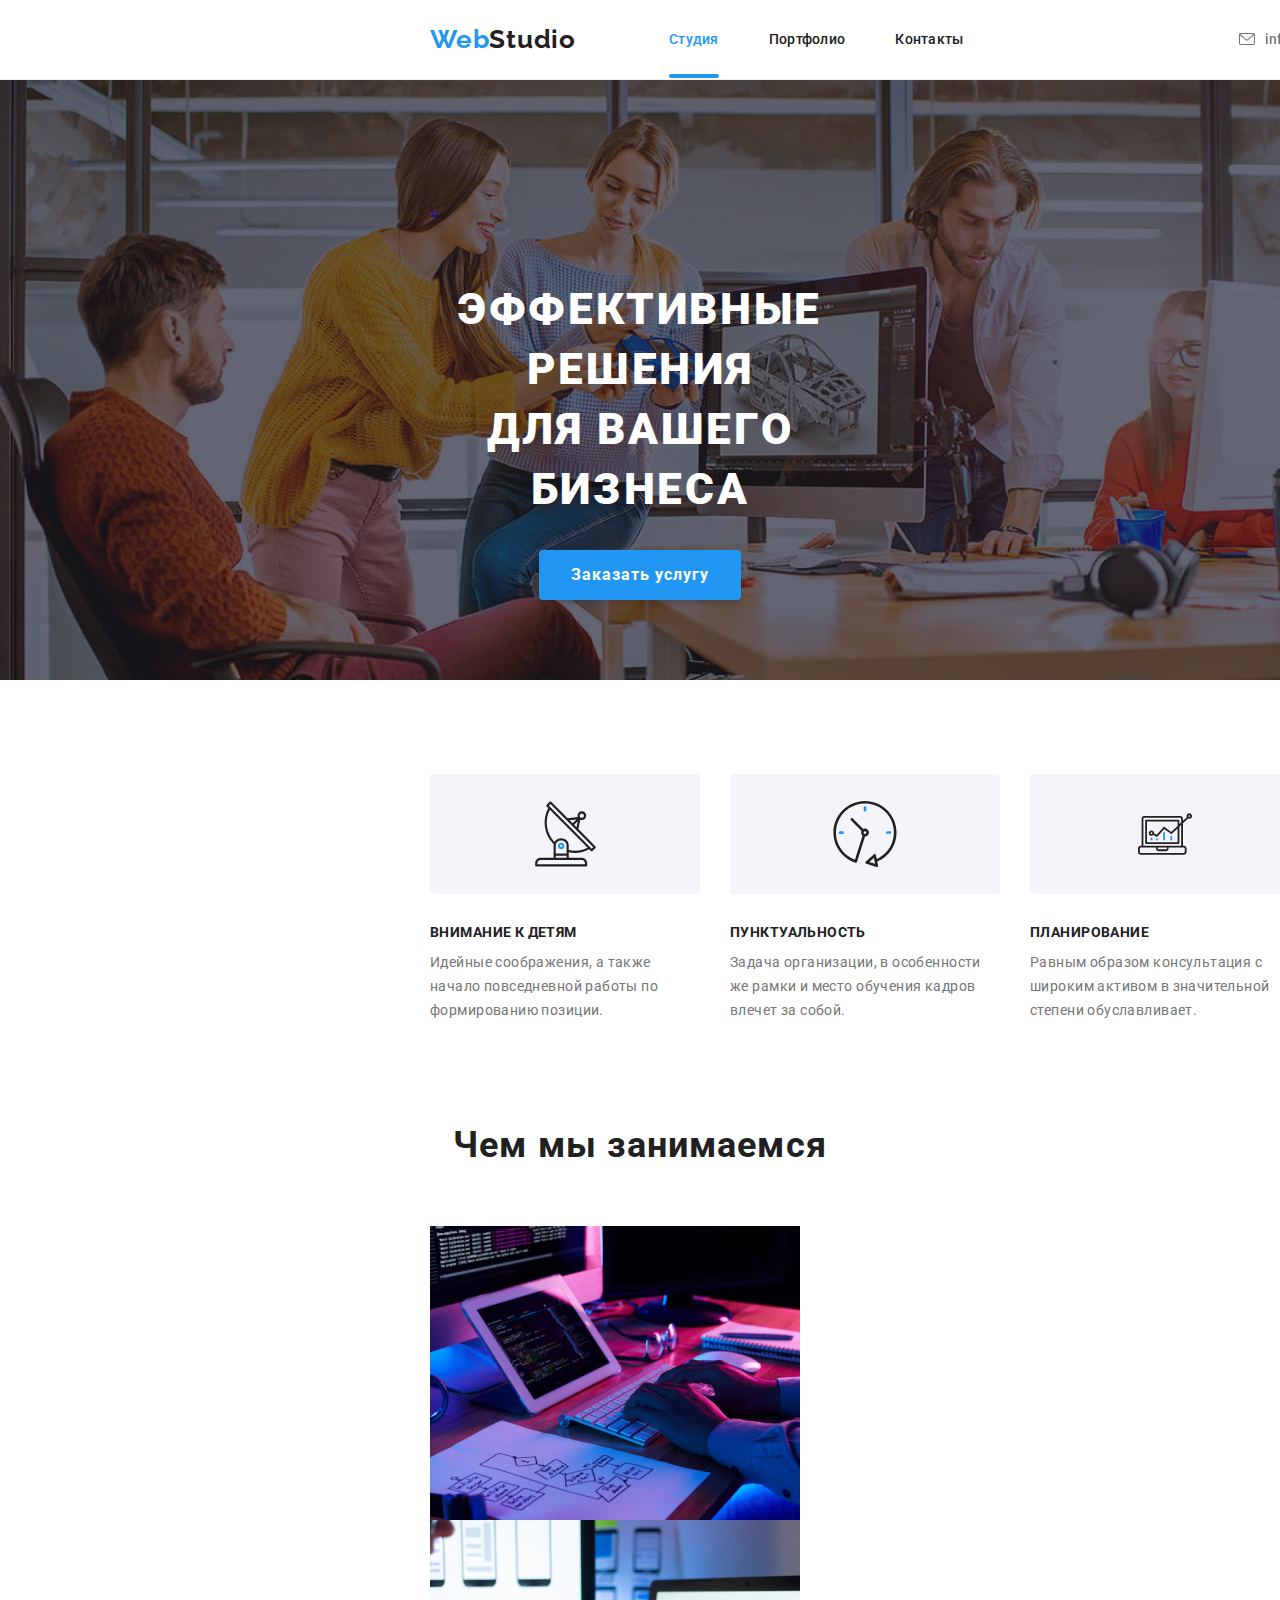
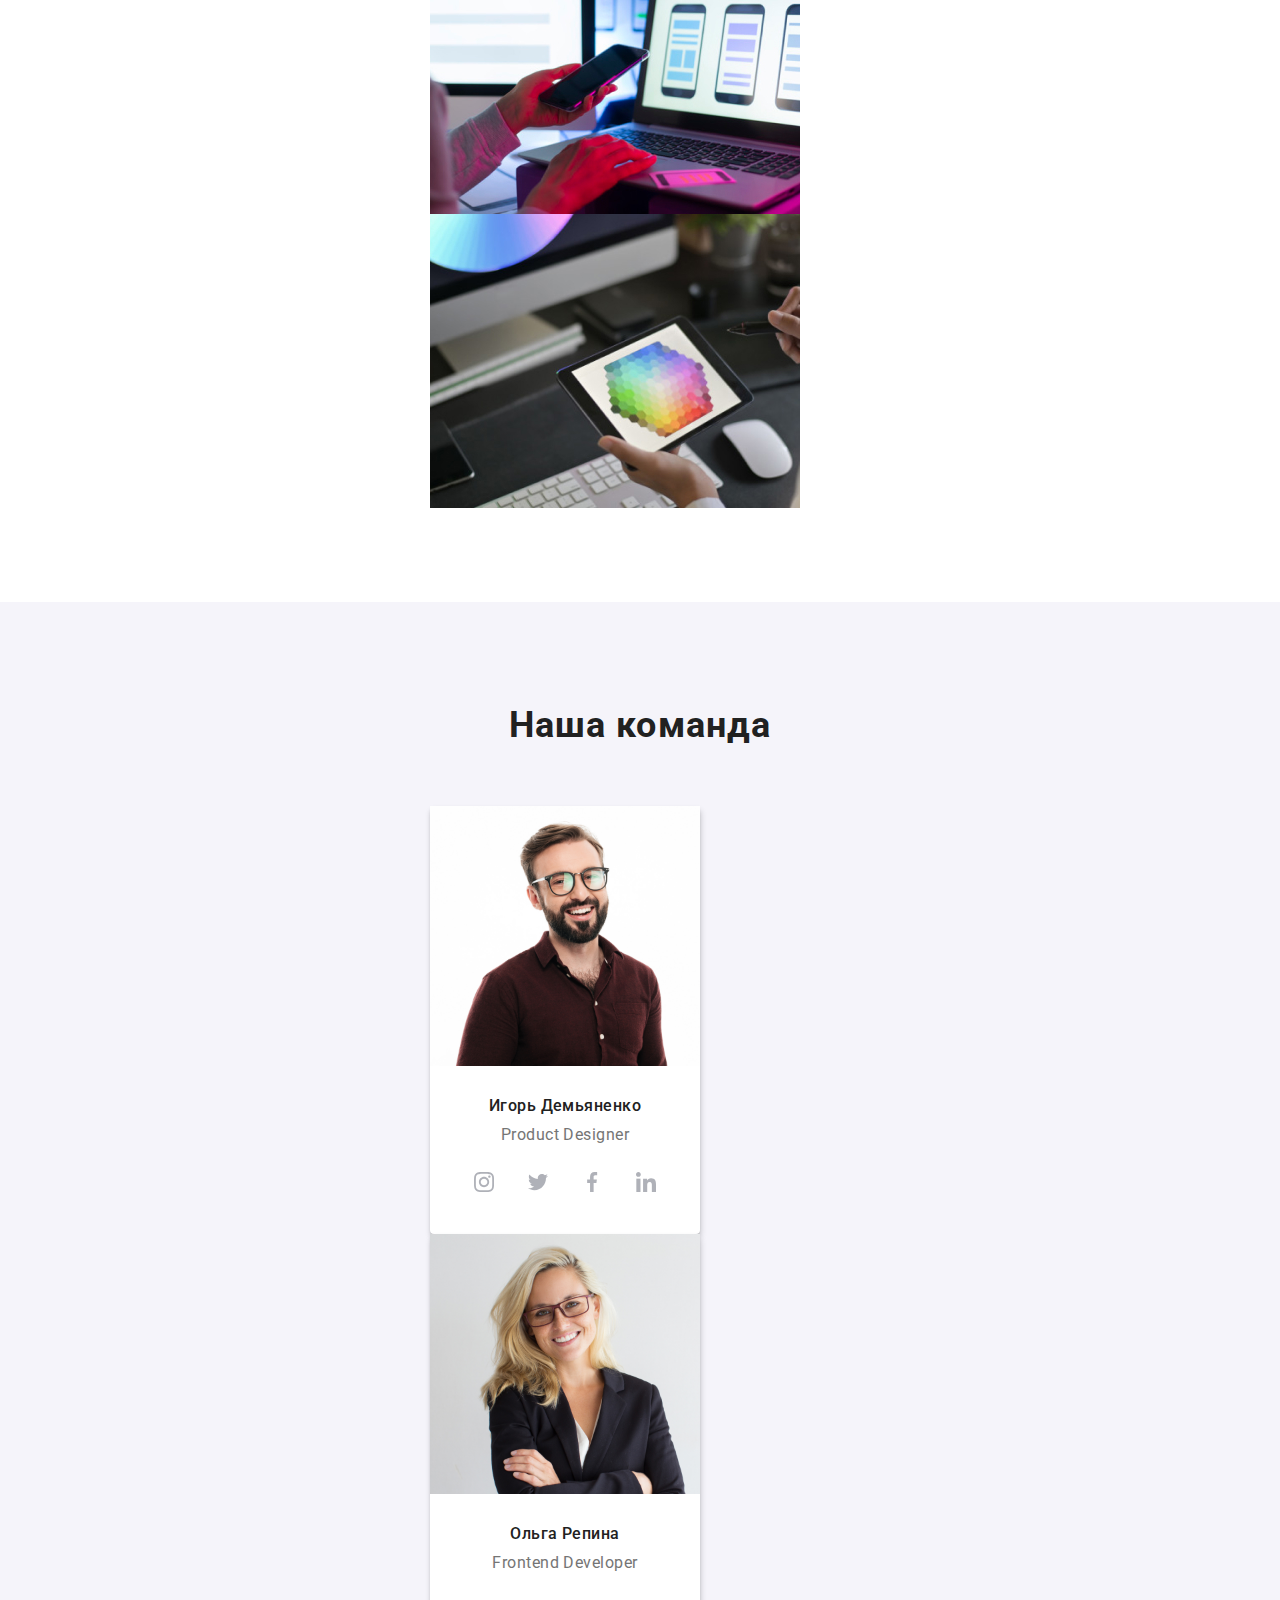
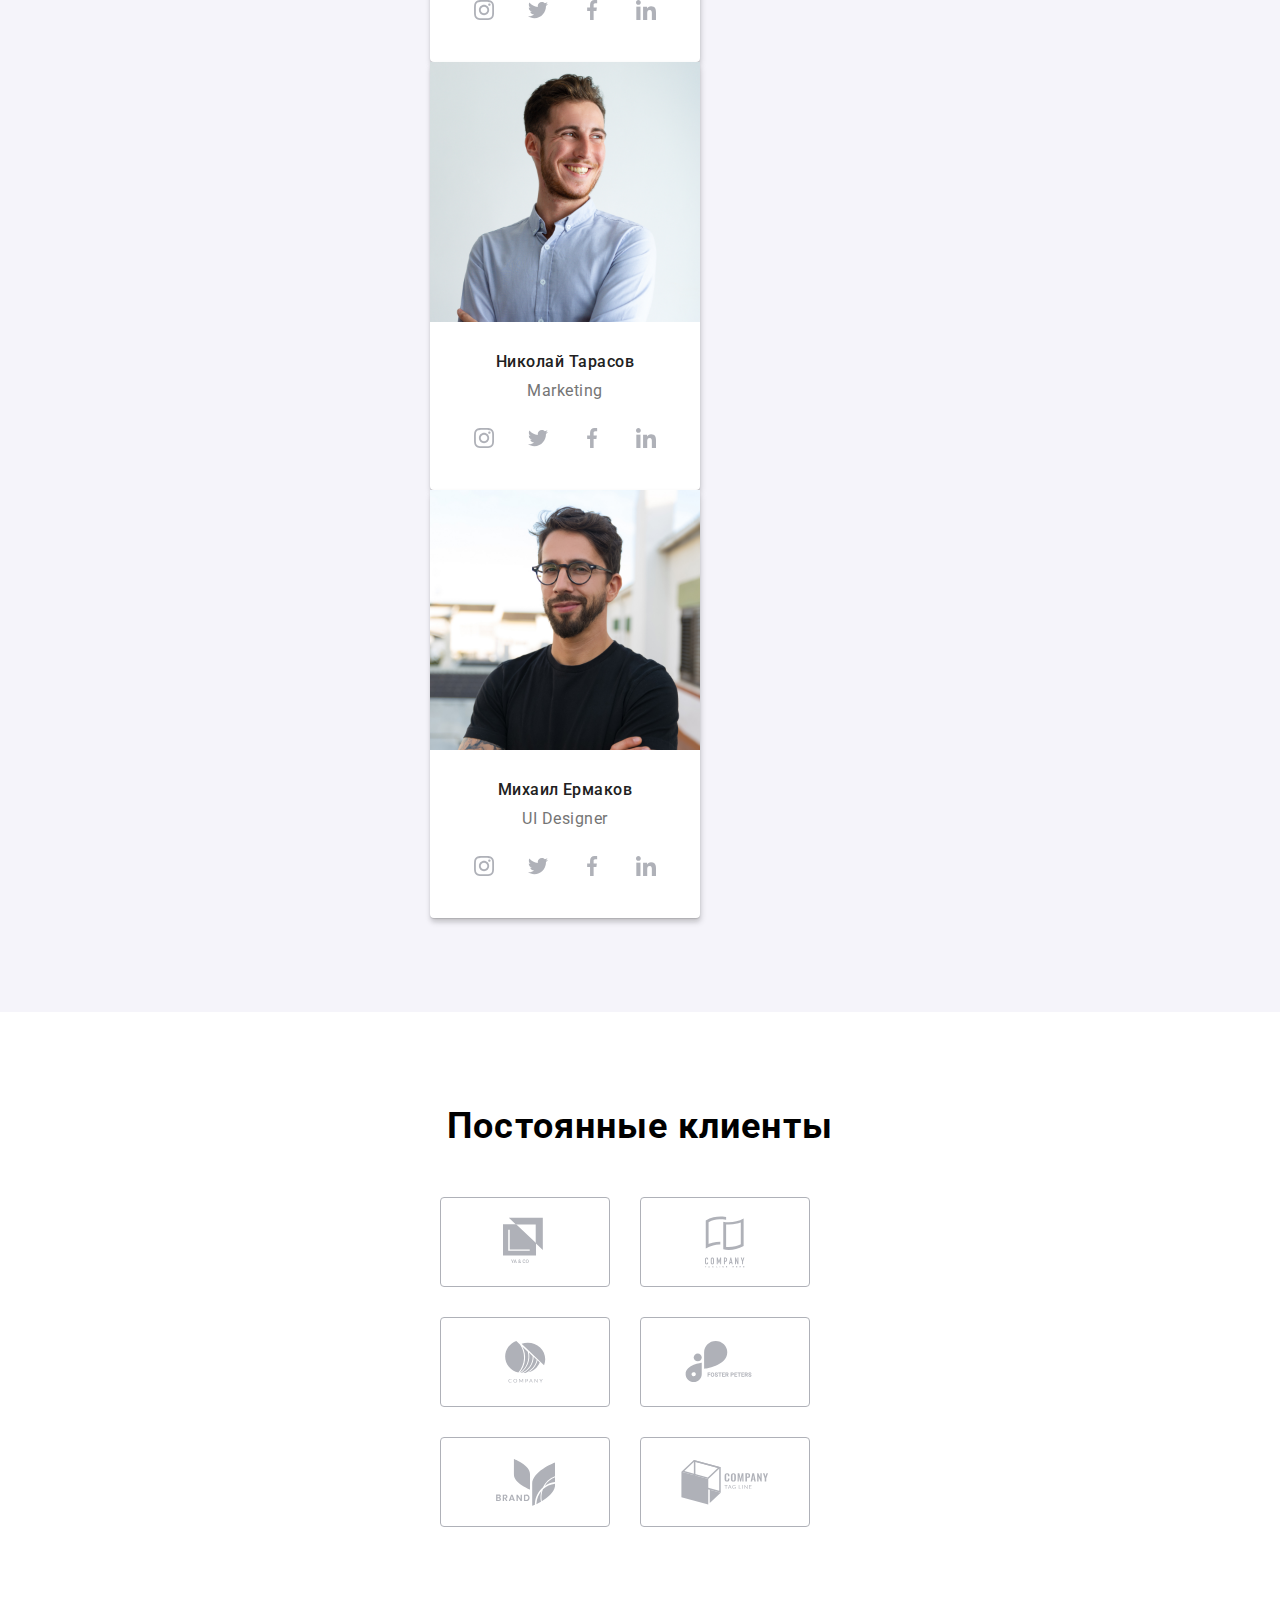
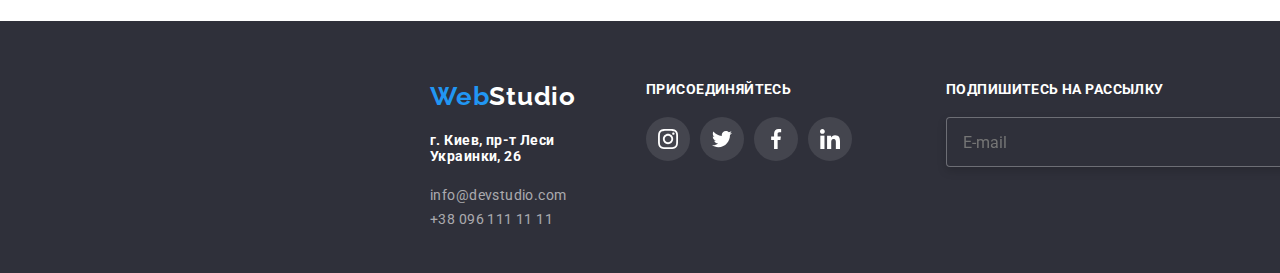
==== commit 590b12c9: "zuzuz" ====
--- a/index.html
+++ b/index.html
@@ -57,6 +57,7 @@
         </nav>
       </div>
     </header>
+
     <main>
       <section class="about">
         <div class="container">
@@ -68,6 +69,7 @@
           <button class="modal-btn" type="button" data-modal-open>
             Заказать услугу
           </button>
+
           <div class="backdrop is-hidden" data-modal>
             <div class="modal">
               <button data-modal-close class="button-modal">
@@ -130,7 +132,11 @@
                 ></textarea>
                 <label class="checkbox-label">
                   <input type="checkbox" name="policy" class="checkbox" />
-                  <span class="checkbox-icon"></span>
+                  <span class="checkbox-icon">
+                    <svg class="check-icon" width="11" height="8">
+                      <use href="./img/sprite.svg#icon-check-mark"></use>
+                    </svg>
+                  </span>
                   Соглашаюсь с рассылкой и принимаю
                   <a href="#" class="modal-form-conditions">Условия договора</a>
                 </label>
--- a/css/main.min.css
+++ b/css/main.min.css
@@ -1,3 +1,3 @@
 /*! modern-normalize v1.0.0 | MIT License | https://github.com/sindresorhus/modern-normalize */ul{list-style:none;margin:0;padding:0}a{text-decoration:none}*{margin:0;padding:0}code,kbd,samp,pre{font-family:'Open Sans', sans-serif;font-size:1em}*,*::before,*::after{-webkit-box-sizing:border-box;box-sizing:border-box}:root{-moz-tab-size:4;-o-tab-size:4;tab-size:4}html{line-height:1.15;-webkit-text-size-adjust:100%}body{margin:0;padding:0}body{font-family:system-ui,-apple-system,"Segoe UI",Roboto,Helvetica,Arial,sans-serif,"Apple Color Emoji","Segoe UI Emoji"}hr{height:0;color:inherit}abbr[title]{-webkit-text-decoration:underline dotted;text-decoration:underline dotted}b,strong{font-weight:bolder}small{font-size:80%}sub,sup{font-size:75%;line-height:0;position:relative;vertical-align:baseline}sub{bottom:-0.25em}sup{top:-0.5em}table{text-indent:0;border-color:inherit}button,input,optgroup,select,textarea{font-family:inherit;font-size:100%;line-height:1.15;margin:0}address{font-style:normal}button,select{text-transform:none}button,[type='button'],[type='reset'],[type='submit']{-webkit-appearance:button}::-moz-focus-inner{border-style:none;padding:0}:-moz-focusring{outline:1px dotted ButtonText}:-moz-ui-invalid{box-shadow:none}legend{padding:0}progress{vertical-align:baseline}::-webkit-inner-spin-button,::-webkit-outer-spin-button{height:auto}[type='search']{-webkit-appearance:textfield;outline-offset:-2px}::-webkit-search-decoration{-webkit-appearance:none}::-webkit-file-upload-button{-webkit-appearance:button;font:inherit}summary{display:list-item}:root{--page-bg-color: #f9f9fd;--primary-text-color: #212121;--card-set-gap: 15px;--card-shadow: 0px 2px 1px -1px rgba(0, 0, 0, 0.2),
-      0px 1px 1px 0px rgba(0, 0, 0, 0.14), 0px 1px 3px 0px rgba(0, 0, 0, 0.12)}img{display:block;max-width:100%;height:auto}*{margin:0;padding:0;-webkit-box-sizing:border-box;box-sizing:border-box}body{font-family:"Roboto",san-serif;font-style:normal;font-weight:400}.container{width:1200px;padding:0 15px;margin:0 auto}.header{background-color:#fff;border-bottom:1px solid #eee;position:fixed;width:100%;left:0;right:0;top:0;height:80px;display:-webkit-box;display:-ms-flexbox;display:flex;-webkit-box-align:center;-ms-flex-align:center;align-items:center}.navigation-list-link{position:relative;font-weight:500;font-size:14px;line-height:1.142;letter-spacing:0.02em;color:#212121;-webkit-transition:0.3s;transition:0.3s;padding:31px 0}.navigation{display:-webkit-box;display:-ms-flexbox;display:flex;-webkit-box-pack:justify;-ms-flex-pack:justify;justify-content:space-between;-webkit-box-align:center;-ms-flex-align:center;align-items:center;padding-top:24px;padding-bottom:25px}.navigation-list{display:-webkit-box;display:-ms-flexbox;display:flex;margin-right:275px;margin-left:93px}.navigation-list li:nth-child(2){margin-left:50px;margin-right:50px;padding:0}.navigation-list-link:hover,.navigation-list-link:focus{color:#2196f3}.navigation-list-link:hover::after,.navigation-list-link:focus::after{color:#2196f3}.navigation-list-link::after{content:'';position:absolute;bottom:0;left:0;width:100%;height:4px;background-color:#2196f3;-webkit-transition:width,cubic-bezier(0.4, 0, 0.2, 1) 0.25s;transition:width,cubic-bezier(0.4, 0, 0.2, 1) 0.25s;opacity:0}.navigation-logo-color{color:#212121}.current::after{content:'';position:absolute;bottom:0px;left:0;width:100%;height:4px;opacity:1;background-color:#2196f3;border-radius:2px}.current{color:#2196f3}.logo{display:-webkit-box;display:-ms-flexbox;display:flex;font-family:"Raleway",san-serif;font-weight:bold;font-size:26px;line-height:1.192;letter-spacing:0.03em;color:#2196f3}.communication{display:-webkit-box;display:-ms-flexbox;display:flex;-webkit-box-align:center;-ms-flex-align:center;align-items:center;-webkit-box-pack:justify;-ms-flex-pack:justify;justify-content:space-between}.main-mail,.main-tel{text-decoration:none;color:#757575;-webkit-transition:0.3s;transition:0.3s;font-size:14px;line-height:16px;letter-spacing:0.02em;display:-webkit-box;display:-ms-flexbox;display:flex;-webkit-box-align:center;-ms-flex-align:center;align-items:center;font-weight:500}.communication .communication-icon{margin-right:10px;fill:#757575;-webkit-transition:0.3s;transition:0.3s}.communication li:nth-child(2){padding-left:30px}ul.communication li:hover a,ul.communication li a:focus{color:#2196f3}ul.communication li:hover a .communication-icon,ul.communication li a:focus .communication-icon{fill:#2196f3}.footer{background-color:#2f303a;padding-top:60px;padding-bottom:60px;height:252px}.flex{display:-webkit-box;display:-ms-flexbox;display:flex;-webkit-box-pack:justify;-ms-flex-pack:justify;justify-content:space-between}.title-adress{margin-right:70px;display:inline-block}.logo-color{color:#fff}.adress{font-weight:normal;font-size:14px;line-height:1.714;letter-spacing:0.03em;color:#fff;padding-top:20px;padding-bottom:9px}.section-adress{font-weight:normal;font-size:14px;line-height:1.714;letter-spacing:0.03em;color:rgba(255,255,255,0.6);padding-bottom:9px}.footer p{font-weight:bold;font-size:14px;line-height:16px;letter-spacing:0.03em;color:#fff;padding-bottom:20px}.footer-social{margin-bottom:20px;width:206px;margin-right:94px}.social-networks-svg-footer{fill:#fff;height:20px;width:20px}.footer .social-networks:hover,.footer .social-networks-svg-footer{fill:#fff}.section-adress:hover,.section-adress:focus{color:#2196f3}.subscription-email{width:358px;height:50px;left:815px;top:2785px;border:1px solid rgba(255,255,255,0.3);-webkit-filter:drop-shadow(0px 4px 4px rgba(0,0,0,0.15));filter:drop-shadow(0px 4px 4px rgba(0,0,0,0.15));border-radius:4px;background-color:#2f303a}.icon-subscription-button{margin-left:10px}.subscription-form input{width:358px;height:50px;padding-left:16px;font-size:16px;border-radius:4px;margin-right:12px}.subscription-button{font-weight:bold;font-size:16px;background-color:#2196f3;color:#fff;letter-spacing:0.06em;border:none;border-radius:4px;width:200px;height:50px;display:-webkit-box;display:-ms-flexbox;display:flex;-webkit-box-align:center;-ms-flex-align:center;align-items:center;-webkit-box-pack:center;-ms-flex-pack:center;justify-content:center;margin-top:-50px;margin-right:0;margin-bottom:0px;margin-left:368px}.footer .social-networks:hover,.footer .social-networks-svg-footer{fill:#fff}.backdrop{position:fixed;display:-webkit-box;display:-ms-flexbox;display:flex;-webkit-box-pack:center;-ms-flex-pack:center;justify-content:center;-webkit-box-align:center;-ms-flex-align:center;align-items:center;width:100%;height:100%;left:0px;top:0px;background-color:rgba(0,0,0,0.2)}.backdrop.is-hidden{visibility:hidden;-webkit-appearance:none;-moz-appearance:none;appearance:none}.modal{position:fixed;margin:0 auto;width:528px;height:581px;background:#fff;-webkit-box-shadow:#fff;box-shadow:#fff;border-radius:4px;padding:40px}.modal.is-hidden{display:0;pointer-events:none}.button-modal{width:30px;height:30px;background:#fff;border:1px solid rgba(0,0,0,0.1);-webkit-box-sizing:border-box;box-sizing:border-box;position:absolute;right:8px;top:8px;border-radius:100%}.button-modal-svg{height:11px;width:11px;fill:#afb1b8}.button-modal-svg:hover{fill:#2196f3}.button-modal-svg:focus{fill:#2196f3}.button-modal-button-modal-svg{-webkit-transition:#2196f3 250ms cubic-bezier(0.4, 0, 0.2, 1);transition:#2196f3 250ms cubic-bezier(0.4, 0, 0.2, 1)}.button-modal:hover .button-modal-svg,.button-modal:focus .button-modal-svg{fill:#2196f3}.modal-text{font-style:normal;font-weight:bold;font-size:20px;line-height:23px;text-align:center;letter-spacing:0.03em;color:#212121;margin:2px}.form__name{font-style:normal;font-weight:normal;font-size:12px;letter-spacing:0.01em;color:#757575}.modal-form-wraper{display:block;position:relative}.contact-form-input{display:block;width:448px;height:40px;background:#fff;border-radius:4px;-webkit-box-sizing:border-box;box-sizing:border-box;margin-bottom:10px;margin-top:4px;padding:0 32px;border:1px solid rgba(33,33,33,0.2);outline:none;font-style:normal;font-weight:normal;font-size:12px;line-height:1.666px;letter-spacing:0.01em}.contact-form-input:hover ~ .modal-form-svg,.contact-form-input:focus ~ .modal-form-svg{fill:#2196f3}.contact-form-input:hover,.contact-form-input:focus{border:1px solid #2196f3}.backdrop .modal-form-svg{position:absolute;fill:#212121;fill:currentColor;width:12px;height:12px;left:12px;top:50%;-webkit-transform:translateY(-50%);transform:translateY(-50%)}.contact-form-masseger{width:448px;height:120px;left:576px;top:518px;border:1px solid rgba(33,33,33,0.2);-webkit-box-sizing:border-box;box-sizing:border-box;border-radius:4px;padding:12px 16px;resize:none;margin:4px 0px 20px;outline:none}.contact-form-masseger:hover,.contact-form-masseger:focus{border-color:#2196f3}.checkbox-label{display:-webkit-box;display:-ms-flexbox;display:flex;-webkit-box-align:center;-ms-flex-align:center;align-items:center;padding-right:11px;font-size:14px;line-height:1.71;letter-spacing:0.03em}.modal-form-conditions{color:#2196f3;text-decoration:underline;padding-left:5px}.check-icon{display:inline-block;border:2px solid black;border-radius:4px;width:16px;height:15px;-webkit-transition:fill 250ms var(--cubic),border 250ms var(--cubic),background-color 250ms var(--cubic);transition:fill 250ms var(--cubic),border 250ms var(--cubic),background-color 250ms var(--cubic)}.check-icon use{display:none}.check-icon :hover{border:none}.check-icon :hover use{display:block}.checkbox{position:absolute;width:1px;height:1px;margin:-1px;border:0;padding:0;clip:rect(0 0 0 0);overflow:hidden}.checkbox-icon{display:inline-block;border:2px solid black;border-radius:4px;width:16px;height:15px;margin-right:8px}.contact-form-btn{background:#2196f3;-webkit-box-shadow:0px 4px 4px rgba(0,0,0,0.15);box-shadow:0px 4px 4px rgba(0,0,0,0.15);border-radius:4px;font-style:normal;font-weight:bold;font-size:16px;line-height:1.875;display:-webkit-box;display:-ms-flexbox;display:flex;-webkit-box-align:center;-ms-flex-align:center;align-items:center;text-align:center;letter-spacing:0.06em;color:#fff;padding:10px 55px;margin:0 auto;margin-top:30px}.contact-form-btn:hover,.contact-form-btn:focus{background:#2196f3;border-color:rgba(0,0,0,0.12)}.box{padding-top:80px}.about-box{background-attachment:#e5e5e5}.about-box-list{display:-webkit-box;display:-ms-flexbox;display:flex;justify-self:center;-webkit-box-pack:center;-ms-flex-pack:center;justify-content:center;margin-bottom:50px;padding-top:94px}.about-box-list-item{margin-right:8px}.box .box-modal-btn:hover,.box .box-modal-btn:focus{color:#fff;background-color:#2196f3}.box .box-modal-btn{font-weight:500;font-size:16px;line-height:1.625;text-align:center;letter-spacing:0.03em;color:#212121;border:none;border-radius:4px;padding:6px 22px}.border-box{padding-bottom:98px}.border-social-links{margin:0;padding:0;display:-webkit-box;display:-ms-flexbox;display:flex;-ms-flex-wrap:wrap;flex-wrap:wrap;list-style:none;margin-left:-30px;margin-top:-30px}.border-links-item{-ms-flex-preferred-size:calc(100% / 3 - 30px);flex-basis:calc(100% / 3 - 30px);margin-left:30px;margin-top:30px}.border-links-item:hover,.border-links-item:focus{-webkit-box-shadow:0px 1px 1px rgba(0,0,0,0.12),0px 4px 4px rgba(0,0,0,0.06),1px 4px 6px rgba(0,0,0,0.16);box-shadow:0px 1px 1px rgba(0,0,0,0.12),0px 4px 4px rgba(0,0,0,0.06),1px 4px 6px rgba(0,0,0,0.16)}.border-title-hero{font-weight:bold;font-size:18px;line-height:36px;letter-spacing:0.06em;color:#212121;margin-bottom:4px}.border-light{font-size:16px;line-height:30px;letter-spacing:0.03em;color:#757575}.border{padding:20px 24px;border:1px solid #eee}.function-link{width:370px;left:215px;top:262px;text-decoration:none;pointer-events:none;display:block}.function{overflow:hidden;position:relative}.function-text{position:absolute;top:0;bottom:0;padding:63px 24px;color:#fff;background-color:#2196f3;-webkit-transform:translateY(100%);transform:translateY(100%);-webkit-transition:0.3s;transition:0.3s}.border-links-item:hover .function-text{-webkit-transform:translateY(0%);transform:translateY(0%)}.comentar{font-style:normal;font-size:18px;line-height:1.555;letter-spacing:0.03em;color:#fff}.comentar:hover{line-height:calc(28 / 18)}.about{margin-top:80px;height:600px;background-image:-webkit-gradient(linear, left top, left bottom, from(rgba(47,48,58,0.4)), to(rgba(47,48,58,0.4))),url(../img/mein/fon.jpg);background-image:linear-gradient(rgba(47,48,58,0.4), rgba(47,48,58,0.4)),url(../img/mein/fon.jpg)}.container-about{width:1200px;height:600px;padding:0 15px;margin:0 auto}.about-title{font-style:normal;font-weight:900;font-size:44px;line-height:1.363;letter-spacing:0.06em;text-transform:uppercase;color:#fff;padding-top:200px;text-align:center;padding-bottom:30px}.modal-btn{font-style:normal;font-weight:bold;font-size:16px;line-height:30px;display:-webkit-box;display:-ms-flexbox;display:flex;-webkit-box-align:center;-ms-flex-align:center;align-items:center;text-align:center;letter-spacing:0.06em;color:#fff;background-color:#2196f3;-webkit-box-shadow:0px 4px 4px rgba(0,0,0,0.15);box-shadow:0px 4px 4px rgba(0,0,0,0.15);border-radius:4px;margin:0 auto;padding:10px 32px;margin-bottom:200px;border:none}.about-function{background-color:#fff;padding-top:94px}.about-list{display:-webkit-box;display:-ms-flexbox;display:flex;margin-left:-30px;margin-top:-30px}.about-list-item{-webkit-box-pack:justify;-ms-flex-pack:justify;justify-content:space-between;-ms-flex-preferred-size:calc(100% / 4 -30px);flex-basis:calc(100% / 4 -30px);margin-left:30px;margin-top:30px}.icon{width:270px;height:120px;background:#F5F4FA;margin-bottom:30px;display:-webkit-box;display:-ms-flexbox;display:flex;-webkit-box-pack:center;-ms-flex-pack:center;justify-content:center;-webkit-box-align:center;-ms-flex-align:center;align-items:center;border-radius:4px;text-align:center;padding:25px 100px}.title{font-style:normal;font-weight:bold;font-size:14px;line-height:1.142;letter-spacing:0.03em;text-transform:uppercase;color:#212121;padding-bottom:10px}.subtitle-light-theme{font-style:normal;font-size:14px;line-height:24px;letter-spacing:0.03em;color:#757575}.about-hero{background-color:#fff;padding:94px 0px 94px}.title-hero{font-style:normal;font-weight:bold;font-size:36px;line-height:1.666;text-align:center;letter-spacing:0.03em;color:#212121;padding-bottom:50px}.social-links{display:-webkit-box;display:-ms-flexbox;display:flex;-ms-flex-wrap:wrap;flex-wrap:wrap;margin-left:-30px}.social-links-item{-webkit-box-pack:justify;-ms-flex-pack:justify;justify-content:space-between;-ms-flex-preferred-size:calc(100% / 4 -30px);flex-basis:calc(100% / 4 -30px);margin-left:30px}.comand{background-color:#fff;padding:94px 0px 94px}.comand-social-links{display:-webkit-box;display:-ms-flexbox;display:flex;-ms-flex-wrap:wrap;flex-wrap:wrap;margin-left:-30px}.comand-links-item{background:#fff;-webkit-box-pack:justify;-ms-flex-pack:justify;justify-content:space-between;-ms-flex-preferred-size:calc(100% / 4 -30px);flex-basis:calc(100% / 4 -30px);margin-left:30px;-webkit-box-shadow:0px 1px 1px rgba(0,0,0,0.12),0px 4px 4px rgba(0,0,0,0.06),1px 4px 6px rgba(0,0,0,0.16);box-shadow:0px 1px 1px rgba(0,0,0,0.12),0px 4px 4px rgba(0,0,0,0.06),1px 4px 6px rgba(0,0,0,0.16);border-radius:4px}.comand-title-hero{font-style:normal;font-weight:500;font-size:16px;line-height:1.187;letter-spacing:0.03em;color:#212121;text-align:center;padding-bottom:10px;padding-top:30px}.comand-light{font-style:normal;font-size:16px;line-height:1.187;letter-spacing:0.03em;color:#757575;text-align:center;padding-bottom:16px}.ssocial-masters{display:-webkit-box;display:-ms-flexbox;display:flex;-webkit-box-pack:center;-ms-flex-pack:center;justify-content:center;padding-bottom:30px}.social-networks-svg{height:20px;width:20px;fill:#afb1b8}.social-networks{width:44px;height:44px;background-color:rgba(255,255,255,0.1);border-radius:50%;display:-webkit-box;display:-ms-flexbox;display:flex;-webkit-box-pack:center;-ms-flex-pack:center;justify-content:center;-webkit-box-align:center;-ms-flex-align:center;align-items:center}.social-networks:hover,.social-networks:focus{background-color:#2196f3}.social-networks:hover .social-networks-svg{fill:#fff}.social-networks:focus .social-networks-sv{fill:#fff}.networks:not(:first-child){margin-left:10px}.clients{background-color:#fff;padding:94px 0px 94px}.clients-title{font-style:normal;font-weight:bold;font-size:36px;text-align:center;letter-spacing:0.03em;color:text-color;padding-bottom:50px}.clients-icon{display:-webkit-box;display:-ms-flexbox;display:flex;-ms-flex-wrap:wrap;flex-wrap:wrap;margin-left:-30px;margin-top:-30px;-webkit-box-pack:center;-ms-flex-pack:center;justify-content:center}.clients-icon-logo{display:-webkit-box;display:-ms-flexbox;display:flex;-webkit-box-pack:justify;-ms-flex-pack:justify;justify-content:space-between;-ms-flex-preferred-size:calc -13.33333%;flex-basis:calc -13.33333%;margin-left:30px;margin-top:30px;width:170px}.clients-icon-logo a{width:100%;height:100%;display:-webkit-box;display:-ms-flexbox;display:flex;-webkit-box-align:center;-ms-flex-align:center;align-items:center;-webkit-box-pack:center;-ms-flex-pack:center;justify-content:center;border:1px solid #AFB1B8;border-radius:4px;-webkit-box-sizing:border-box;box-sizing:border-box;outline:none}.clients-icon li{width:170px;height:90px;background:#fff;margin-bottom:30px;display:-webkit-box;display:-ms-flexbox;display:flex;-webkit-box-pack:center;-ms-flex-pack:center;justify-content:center;-webkit-box-align:center;-ms-flex-align:center;align-items:center;margin:30px 15px 0px;fill:#afb1b8}.logo-svg{fill:#afb1b8}.icon-svg:hover .logo-svg{fill:#2196f3}.clients-icon-logo a:hover{border-color:#2196f3}ul.clients-icon li:hover a .logo-svg{fill:#2196f3}ul.clients-icon li a:focus .logo-svg{fill:#2196f3}.clients-icon-logo a:focus{border-color:#2196f3}
+      0px 1px 1px 0px rgba(0, 0, 0, 0.14), 0px 1px 3px 0px rgba(0, 0, 0, 0.12)}img{display:block;max-width:100%;height:auto}*{margin:0;padding:0;-webkit-box-sizing:border-box;box-sizing:border-box}body{font-family:"Roboto",san-serif;font-style:normal;font-weight:400}.container{width:450px;padding:0 15px;margin:0 auto}.header{background-color:#fff;border-bottom:1px solid #eee;position:fixed;width:100%;left:0;right:0;top:0;height:80px;display:-webkit-box;display:-ms-flexbox;display:flex;-webkit-box-align:center;-ms-flex-align:center;align-items:center}.header{background-color:#fff;border-bottom:1px solid #eee;position:fixed;width:100%;left:0;right:0;top:0;height:80px;display:-webkit-box;display:-ms-flexbox;display:flex;-webkit-box-align:center;-ms-flex-align:center;align-items:center}.navigation-list-link{position:relative;font-weight:500;font-size:14px;line-height:1.142;letter-spacing:0.02em;color:#212121;-webkit-transition:0.3s;transition:0.3s;padding:31px 0}.navigation{display:-webkit-box;display:-ms-flexbox;display:flex;-webkit-box-pack:justify;-ms-flex-pack:justify;justify-content:space-between;-webkit-box-align:center;-ms-flex-align:center;align-items:center;padding-top:24px;padding-bottom:25px}.navigation-list{display:-webkit-box;display:-ms-flexbox;display:flex;margin-right:275px;margin-left:93px}.navigation-list li:nth-child(2){margin-left:50px;margin-right:50px;padding:0}.navigation-list-link:hover,.navigation-list-link:focus{color:#2196f3}.navigation-list-link:hover::after,.navigation-list-link:focus::after{color:#2196f3}.navigation-list-link::after{content:'';position:absolute;bottom:0;left:0;width:100%;height:4px;background-color:#2196f3;-webkit-transition:width,cubic-bezier(0.4, 0, 0.2, 1) 0.25s;transition:width,cubic-bezier(0.4, 0, 0.2, 1) 0.25s;opacity:0}.navigation-logo-color{color:#212121}.current::after{content:'';position:absolute;bottom:0px;left:0;width:100%;height:4px;opacity:1;background-color:#2196f3;border-radius:2px}.current{color:#2196f3}.logo{display:-webkit-box;display:-ms-flexbox;display:flex;font-family:"Raleway",san-serif;font-weight:bold;font-size:26px;line-height:1.192;letter-spacing:0.03em;color:#2196f3}.communication{display:-webkit-box;display:-ms-flexbox;display:flex;-webkit-box-align:center;-ms-flex-align:center;align-items:center;-webkit-box-pack:justify;-ms-flex-pack:justify;justify-content:space-between}.main-mail,.main-tel{text-decoration:none;color:#757575;-webkit-transition:0.3s;transition:0.3s;font-size:14px;line-height:16px;letter-spacing:0.02em;display:-webkit-box;display:-ms-flexbox;display:flex;-webkit-box-align:center;-ms-flex-align:center;align-items:center;font-weight:500}.communication .communication-icon{margin-right:10px;fill:#757575;-webkit-transition:0.3s;transition:0.3s}.communication li:nth-child(2){padding-left:30px}ul.communication li:hover a,ul.communication li a:focus{color:#2196f3}ul.communication li:hover a .communication-icon,ul.communication li a:focus .communication-icon{fill:#2196f3}.footer{background-color:#2f303a;padding-top:60px;padding-bottom:60px;height:252px}.flex{display:-webkit-box;display:-ms-flexbox;display:flex;-webkit-box-pack:justify;-ms-flex-pack:justify;justify-content:space-between}.title-adress{margin-right:70px;display:inline-block}.logo-color{color:#fff}.adress{font-weight:normal;font-size:14px;line-height:1.714;letter-spacing:0.03em;color:#fff;padding-top:20px;padding-bottom:9px}.section-adress{font-weight:normal;font-size:14px;line-height:1.714;letter-spacing:0.03em;color:rgba(255,255,255,0.6);padding-bottom:9px}.footer p{font-weight:bold;font-size:14px;line-height:16px;letter-spacing:0.03em;color:#fff;padding-bottom:20px}.footer-social{margin-bottom:20px;width:206px;margin-right:94px}.social-networks-svg-footer{fill:#fff;height:20px;width:20px}.footer .social-networks:hover,.footer .social-networks-svg-footer{fill:#fff}.section-adress:hover,.section-adress:focus{color:#2196f3}.subscription-email{width:358px;height:50px;left:815px;top:2785px;border:1px solid rgba(255,255,255,0.3);-webkit-filter:drop-shadow(0px 4px 4px rgba(0,0,0,0.15));filter:drop-shadow(0px 4px 4px rgba(0,0,0,0.15));border-radius:4px;background-color:#2f303a}.icon-subscription-button{margin-left:10px}.subscription-form input{width:358px;height:50px;padding-left:16px;font-size:16px;border-radius:4px;margin-right:12px}.subscription-button{font-weight:bold;font-size:16px;background-color:#2196f3;color:#fff;letter-spacing:0.06em;border:none;border-radius:4px;width:200px;height:50px;display:-webkit-box;display:-ms-flexbox;display:flex;-webkit-box-align:center;-ms-flex-align:center;align-items:center;-webkit-box-pack:center;-ms-flex-pack:center;justify-content:center;margin-top:-50px;margin-right:0;margin-bottom:0px;margin-left:368px}.footer .social-networks:hover,.footer .social-networks-svg-footer{fill:#fff}.backdrop{position:fixed;display:-webkit-box;display:-ms-flexbox;display:flex;-webkit-box-pack:center;-ms-flex-pack:center;justify-content:center;-webkit-box-align:center;-ms-flex-align:center;align-items:center;width:100%;height:100%;left:0px;top:0px;background-color:rgba(0,0,0,0.2)}.backdrop.is-hidden{visibility:hidden;-webkit-appearance:none;-moz-appearance:none;appearance:none}.modal{position:fixed;margin:0 auto;width:528px;height:581px;background:#fff;-webkit-box-shadow:#fff;box-shadow:#fff;border-radius:4px;padding:40px}.modal.is-hidden{display:0;pointer-events:none}.button-modal{width:30px;height:30px;background:#fff;border:1px solid rgba(0,0,0,0.1);-webkit-box-sizing:border-box;box-sizing:border-box;position:absolute;right:8px;top:8px;border-radius:100%}.button-modal-svg{height:11px;width:11px;fill:#afb1b8}.button-modal-svg:hover{fill:#2196f3}.button-modal-svg:focus{fill:#2196f3}.button-modal-button-modal-svg{-webkit-transition:#2196f3 250ms cubic-bezier(0.4, 0, 0.2, 1);transition:#2196f3 250ms cubic-bezier(0.4, 0, 0.2, 1)}.button-modal:hover .button-modal-svg,.button-modal:focus .button-modal-svg{fill:#2196f3}.modal-text{font-style:normal;font-weight:bold;font-size:20px;line-height:23px;text-align:center;letter-spacing:0.03em;color:#212121;margin:2px}.form__name{font-style:normal;font-weight:normal;font-size:12px;letter-spacing:0.01em;color:#757575}.modal-form-wraper{display:block;position:relative}.contact-form-input{display:block;width:448px;height:40px;background:#fff;border-radius:4px;-webkit-box-sizing:border-box;box-sizing:border-box;margin-bottom:10px;margin-top:4px;padding:0 32px;border:1px solid rgba(33,33,33,0.2);outline:none;font-style:normal;font-weight:normal;font-size:12px;line-height:1.666px;letter-spacing:0.01em}.contact-form-input:hover ~ .modal-form-svg,.contact-form-input:focus ~ .modal-form-svg{fill:#2196f3}.contact-form-input:hover,.contact-form-input:focus{border:1px solid #2196f3}.backdrop .modal-form-svg{position:absolute;fill:#212121;fill:currentColor;width:12px;height:12px;left:12px;top:50%;-webkit-transform:translateY(-50%);transform:translateY(-50%)}.contact-form-masseger{width:448px;height:120px;left:576px;top:518px;border:1px solid rgba(33,33,33,0.2);-webkit-box-sizing:border-box;box-sizing:border-box;border-radius:4px;padding:12px 16px;resize:none;margin:4px 0px 20px;outline:none}.contact-form-masseger:hover,.contact-form-masseger:focus{border-color:#2196f3}.checkbox-label{display:-webkit-box;display:-ms-flexbox;display:flex;-webkit-box-align:center;-ms-flex-align:center;align-items:center;padding-right:11px;font-size:14px;line-height:1.71;letter-spacing:0.03em}.modal-form-conditions{color:#2196f3;text-decoration:underline;padding-left:5px}.check-icon{display:inline-block;border-radius:4px;width:16px;height:15px;-webkit-transition:fill 250ms var(--cubic),border 250ms var(--cubic),background-color 250ms var(--cubic);transition:fill 250ms var(--cubic),border 250ms var(--cubic),background-color 250ms var(--cubic)}.check-icon use{display:none}.checkbox{position:absolute}.checkbox-icon{position:relative;border-radius:4px;width:16px;height:15px;margin-right:8px}.contact-form-btn{background:#2196f3;-webkit-box-shadow:0px 4px 4px rgba(0,0,0,0.15);box-shadow:0px 4px 4px rgba(0,0,0,0.15);border-radius:4px;font-style:normal;font-weight:bold;font-size:16px;line-height:1.875;display:-webkit-box;display:-ms-flexbox;display:flex;-webkit-box-align:center;-ms-flex-align:center;align-items:center;text-align:center;letter-spacing:0.06em;color:#fff;padding:10px 55px;margin:0 auto;margin-top:30px}.contact-form-btn:hover,.contact-form-btn:focus{background:#2196f3;border-color:rgba(0,0,0,0.12)}.checkbox:checked .check-icon{background-color:#2196f3;border-color:#2196f3}.check-icon{display:-webkit-inline-box;display:-ms-inline-flexbox;display:inline-flex;-webkit-box-pack:center;-ms-flex-pack:center;justify-content:center;-webkit-box-align:center;-ms-flex-align:center;align-items:center;width:16px;height:16px}.box{padding-top:80px}.about-box{background-attachment:#e5e5e5}.about-box-list{display:-webkit-box;display:-ms-flexbox;display:flex;justify-self:center;-webkit-box-pack:center;-ms-flex-pack:center;justify-content:center;margin-bottom:50px;padding-top:94px}.about-box-list-item{margin-right:8px}.box .box-modal-btn:hover,.box .box-modal-btn:focus{color:#fff;background-color:#2196f3}.box .box-modal-btn{font-weight:500;font-size:16px;line-height:1.625;text-align:center;letter-spacing:0.03em;color:#212121;border:none;border-radius:4px;padding:6px 22px}.border-box{padding-bottom:98px}.border-social-links{margin:0;padding:0;display:-webkit-box;display:-ms-flexbox;display:flex;-ms-flex-wrap:wrap;flex-wrap:wrap;list-style:none;margin-left:-30px;margin-top:-30px}.border-links-item{-ms-flex-preferred-size:calc(100% / 3 - 30px);flex-basis:calc(100% / 3 - 30px);margin-left:30px;margin-top:30px}.border-links-item:hover,.border-links-item:focus{-webkit-box-shadow:0px 1px 1px rgba(0,0,0,0.12),0px 4px 4px rgba(0,0,0,0.06),1px 4px 6px rgba(0,0,0,0.16);box-shadow:0px 1px 1px rgba(0,0,0,0.12),0px 4px 4px rgba(0,0,0,0.06),1px 4px 6px rgba(0,0,0,0.16)}.border-title-hero{font-weight:bold;font-size:18px;line-height:36px;letter-spacing:0.06em;color:#212121;margin-bottom:4px}.border-light{font-size:16px;line-height:30px;letter-spacing:0.03em;color:#757575}.border{padding:20px 24px;border:1px solid #eee}.function-link{width:370px;left:215px;top:262px;text-decoration:none;pointer-events:none;display:block}.function{overflow:hidden;position:relative}.function-text{position:absolute;top:0;bottom:0;padding:63px 24px;color:#fff;background-color:#2196f3;-webkit-transform:translateY(100%);transform:translateY(100%);-webkit-transition:0.3s;transition:0.3s}.border-links-item:hover .function-text{-webkit-transform:translateY(0%);transform:translateY(0%)}.comentar{font-style:normal;font-size:18px;line-height:1.555;letter-spacing:0.03em;color:#fff}.comentar:hover{line-height:calc(28 / 18)}.about{margin-top:80px;height:600px;background-image:-webkit-gradient(linear, left top, left bottom, from(rgba(47,48,58,0.4)), to(rgba(47,48,58,0.4))),url(../img/mein/fon.jpg);background-image:linear-gradient(rgba(47,48,58,0.4), rgba(47,48,58,0.4)),url(../img/mein/fon.jpg)}.container-about{width:1200px;height:600px;padding:0 15px;margin:0 auto}.about-title{font-style:normal;font-weight:900;font-size:44px;line-height:1.363;letter-spacing:0.06em;text-transform:uppercase;color:#fff;padding-top:200px;text-align:center;padding-bottom:30px}.modal-btn{font-style:normal;font-weight:bold;font-size:16px;line-height:30px;display:-webkit-box;display:-ms-flexbox;display:flex;-webkit-box-align:center;-ms-flex-align:center;align-items:center;text-align:center;letter-spacing:0.06em;color:#fff;background-color:#2196f3;-webkit-box-shadow:0px 4px 4px rgba(0,0,0,0.15);box-shadow:0px 4px 4px rgba(0,0,0,0.15);border-radius:4px;margin:0 auto;padding:10px 32px;margin-bottom:200px;border:none}.about-function{background-color:#fff;padding-top:94px}.about-list{display:-webkit-box;display:-ms-flexbox;display:flex;margin-left:-30px;margin-top:-30px}.about-list-item{-webkit-box-pack:justify;-ms-flex-pack:justify;justify-content:space-between;-ms-flex-preferred-size:calc(100% / 4 -30px);flex-basis:calc(100% / 4 -30px);margin-left:30px;margin-top:30px}.icon{width:270px;height:120px;background:#F5F4FA;margin-bottom:30px;display:-webkit-box;display:-ms-flexbox;display:flex;-webkit-box-pack:center;-ms-flex-pack:center;justify-content:center;-webkit-box-align:center;-ms-flex-align:center;align-items:center;border-radius:4px;text-align:center;padding:25px 100px}.title{font-style:normal;font-weight:bold;font-size:14px;line-height:1.142;letter-spacing:0.03em;text-transform:uppercase;color:#212121;padding-bottom:10px}.subtitle-light-theme{font-style:normal;font-size:14px;line-height:24px;letter-spacing:0.03em;color:#757575}.about-hero{background-color:#fff;padding:94px 0px 94px}.title-hero{font-style:normal;font-weight:bold;font-size:36px;line-height:1.666;text-align:center;letter-spacing:0.03em;color:#212121;padding-bottom:50px}.social-links{display:-webkit-box;display:-ms-flexbox;display:flex;-ms-flex-wrap:wrap;flex-wrap:wrap;margin-left:-30px}.social-links-item{-webkit-box-pack:justify;-ms-flex-pack:justify;justify-content:space-between;-ms-flex-preferred-size:calc(100% / 4 -30px);flex-basis:calc(100% / 4 -30px);margin-left:30px}.comand{background-color:#F5F4FA;padding:94px 0px 94px}.comand-social-links{display:-webkit-box;display:-ms-flexbox;display:flex;-ms-flex-wrap:wrap;flex-wrap:wrap;margin-left:-30px}.comand-links-item{background:#fff;-webkit-box-pack:justify;-ms-flex-pack:justify;justify-content:space-between;-ms-flex-preferred-size:calc(100% / 4 -30px);flex-basis:calc(100% / 4 -30px);margin-left:30px;-webkit-box-shadow:0px 1px 1px rgba(0,0,0,0.12),0px 4px 4px rgba(0,0,0,0.06),1px 4px 6px rgba(0,0,0,0.16);box-shadow:0px 1px 1px rgba(0,0,0,0.12),0px 4px 4px rgba(0,0,0,0.06),1px 4px 6px rgba(0,0,0,0.16);border-radius:4px}.comand-title-hero{font-style:normal;font-weight:500;font-size:16px;line-height:1.187;letter-spacing:0.03em;color:#212121;text-align:center;padding-bottom:10px;padding-top:30px}.comand-light{font-style:normal;font-size:16px;line-height:1.187;letter-spacing:0.03em;color:#757575;text-align:center;padding-bottom:16px}.ssocial-masters{display:-webkit-box;display:-ms-flexbox;display:flex;-webkit-box-pack:center;-ms-flex-pack:center;justify-content:center;padding-bottom:30px}.social-networks-svg{height:20px;width:20px;fill:#afb1b8}.social-networks{width:44px;height:44px;background-color:rgba(255,255,255,0.1);border-radius:50%;display:-webkit-box;display:-ms-flexbox;display:flex;-webkit-box-pack:center;-ms-flex-pack:center;justify-content:center;-webkit-box-align:center;-ms-flex-align:center;align-items:center}.social-networks:hover,.social-networks:focus{background-color:#2196f3}.social-networks:hover .social-networks-svg{fill:#fff}.social-networks:focus .social-networks-sv{fill:#fff}.networks:not(:first-child){margin-left:10px}.clients{background-color:#fff;padding:94px 0px 94px}.clients-title{font-style:normal;font-weight:bold;font-size:36px;text-align:center;letter-spacing:0.03em;color:text-color;padding-bottom:50px}.clients-icon{display:-webkit-box;display:-ms-flexbox;display:flex;-ms-flex-wrap:wrap;flex-wrap:wrap;margin-left:-30px;margin-top:-30px;-webkit-box-pack:center;-ms-flex-pack:center;justify-content:center}.clients-icon-logo{display:-webkit-box;display:-ms-flexbox;display:flex;-webkit-box-pack:justify;-ms-flex-pack:justify;justify-content:space-between;-ms-flex-preferred-size:calc -13.33333%;flex-basis:calc -13.33333%;margin-left:30px;margin-top:30px;width:170px}.clients-icon-logo a{width:100%;height:100%;display:-webkit-box;display:-ms-flexbox;display:flex;-webkit-box-align:center;-ms-flex-align:center;align-items:center;-webkit-box-pack:center;-ms-flex-pack:center;justify-content:center;border:1px solid #AFB1B8;border-radius:4px;-webkit-box-sizing:border-box;box-sizing:border-box;outline:none}.clients-icon li{width:170px;height:90px;background:#fff;margin-bottom:30px;display:-webkit-box;display:-ms-flexbox;display:flex;-webkit-box-pack:center;-ms-flex-pack:center;justify-content:center;-webkit-box-align:center;-ms-flex-align:center;align-items:center;margin:30px 15px 0px;fill:#afb1b8}.logo-svg{fill:#afb1b8}.icon-svg:hover .logo-svg{fill:#2196f3}.clients-icon-logo a:hover{border-color:#2196f3}ul.clients-icon li:hover a .logo-svg{fill:#2196f3}ul.clients-icon li a:focus .logo-svg{fill:#2196f3}.clients-icon-logo a:focus{border-color:#2196f3}
 /*# sourceMappingURL=main.min.css.map */